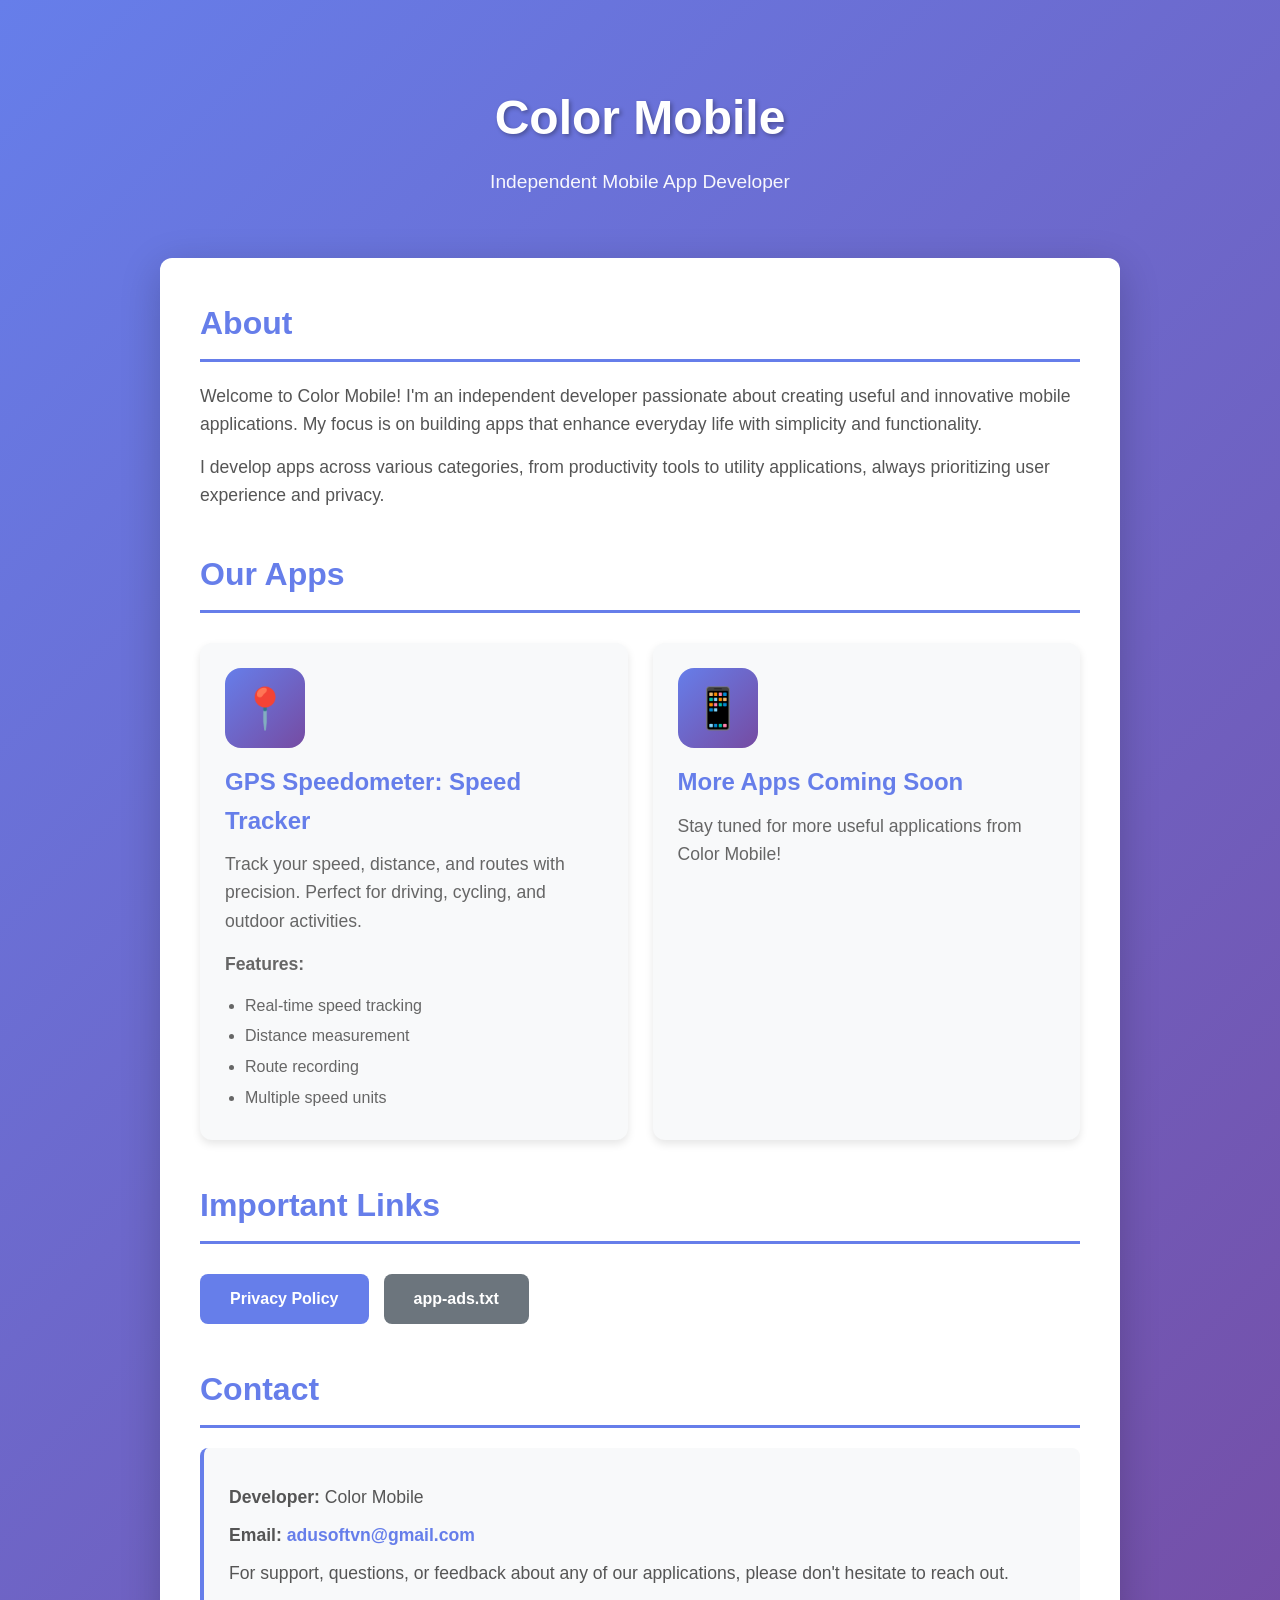
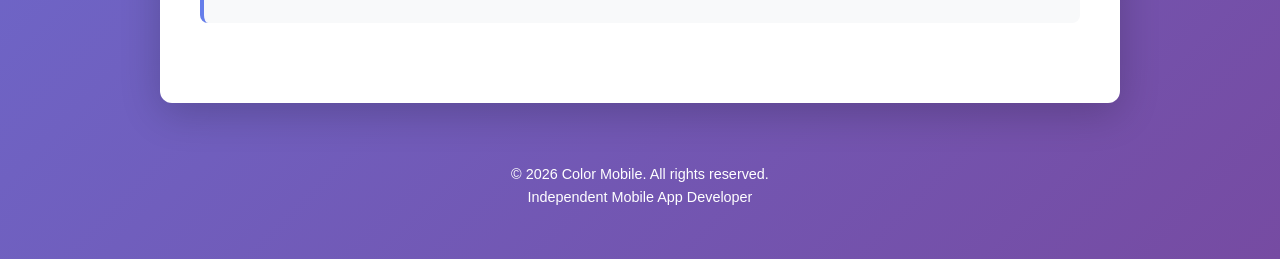
==== index.html @ 1a959e23 "Create index.html with initial content" ====
<!DOCTYPE html>
<html lang="en">
<head>
    <meta charset="UTF-8">
    <meta name="viewport" content="width=device-width, initial-scale=1.0">
    <meta name="description" content="Color Mobile - Independent mobile app developer creating useful and innovative applications">
    <title>Color Mobile - Mobile App Developer</title>
    <style>
        * {
            margin: 0;
            padding: 0;
            box-sizing: border-box;
        }
        body {
            font-family: -apple-system, BlinkMacSystemFont, 'Segoe UI', Roboto, 'Helvetica Neue', Arial, sans-serif;
            line-height: 1.6;
            color: #333;
            background: linear-gradient(135deg, #667eea 0%, #764ba2 100%);
            min-height: 100vh;
        }
        .container {
            max-width: 1000px;
            margin: 0 auto;
            padding: 20px;
        }
        header {
            text-align: center;
            padding: 60px 20px;
            color: white;
        }
        header h1 {
            font-size: 3em;
            margin-bottom: 10px;
            text-shadow: 2px 2px 4px rgba(0,0,0,0.3);
        }
        header p {
            font-size: 1.2em;
            opacity: 0.95;
        }
        .main-content {
            background: white;
            border-radius: 12px;
            padding: 40px;
            box-shadow: 0 10px 40px rgba(0,0,0,0.2);
            margin-bottom: 30px;
        }
        .section {
            margin-bottom: 40px;
        }
        .section h2 {
            color: #667eea;
            font-size: 2em;
            margin-bottom: 20px;
            border-bottom: 3px solid #667eea;
            padding-bottom: 10px;
        }
        .section p {
            font-size: 1.1em;
            margin-bottom: 15px;
            color: #555;
        }
        .apps-grid {
            display: grid;
            grid-template-columns: repeat(auto-fit, minmax(280px, 1fr));
            gap: 25px;
            margin-top: 30px;
        }
        .app-card {
            background: #f8f9fa;
            border-radius: 12px;
            padding: 25px;
            box-shadow: 0 4px 8px rgba(0,0,0,0.1);
            transition: transform 0.3s ease, box-shadow 0.3s ease;
        }
        .app-card:hover {
            transform: translateY(-5px);
            box-shadow: 0 8px 16px rgba(0,0,0,0.2);
        }
        .app-card h3 {
            color: #667eea;
            font-size: 1.5em;
            margin-bottom: 10px;
        }
        .app-card p {
            color: #666;
            margin-bottom: 15px;
        }
        .app-card ul {
            margin-left: 20px;
            color: #666;
        }
        .app-card ul li {
            margin-bottom: 5px;
        }
        .app-icon {
            width: 80px;
            height: 80px;
            background: linear-gradient(135deg, #667eea 0%, #764ba2 100%);
            border-radius: 16px;
            display: flex;
            align-items: center;
            justify-content: center;
            font-size: 2.5em;
            margin-bottom: 15px;
            color: white;
        }
        .links {
            display: flex;
            flex-wrap: wrap;
            gap: 15px;
            margin-top: 30px;
        }
        .btn {
            display: inline-block;
            padding: 12px 30px;
            background: #667eea;
            color: white;
            text-decoration: none;
            border-radius: 8px;
            font-weight: 600;
            transition: background 0.3s ease, transform 0.2s ease;
        }
        .btn:hover {
            background: #764ba2;
            transform: translateY(-2px);
        }
        .btn-secondary {
            background: #6c757d;
        }
        .btn-secondary:hover {
            background: #5a6268;
        }
        .contact-info {
            background: #f8f9fa;
            padding: 25px;
            border-radius: 8px;
            border-left: 4px solid #667eea;
        }
        .contact-info p {
            margin: 10px 0;
        }
        .contact-info a {
            color: #667eea;
            text-decoration: none;
            font-weight: 600;
        }
        .contact-info a:hover {
            text-decoration: underline;
        }
        footer {
            text-align: center;
            padding: 30px 20px;
            color: white;
            font-size: 0.9em;
        }
        @media (max-width: 768px) {
            header h1 {
                font-size: 2em;
            }
            .main-content {
                padding: 25px;
            }
            .apps-grid {
                grid-template-columns: 1fr;
            }
        }
    </style>
</head>
<body>
    <div class="container">
        <header>
            <h1>Color Mobile</h1>
            <p>Independent Mobile App Developer</p>
        </header>

        <div class="main-content">
            <section class="section">
                <h2>About</h2>
                <p>Welcome to Color Mobile! I'm an independent developer passionate about creating useful and innovative mobile applications. My focus is on building apps that enhance everyday life with simplicity and functionality.</p>
                <p>I develop apps across various categories, from productivity tools to utility applications, always prioritizing user experience and privacy.</p>
            </section>

            <section class="section">
                <h2>Our Apps</h2>
                <div class="apps-grid">
                    <div class="app-card">
                        <div class="app-icon">📍</div>
                        <h3>GPS Speedometer: Speed Tracker</h3>
                        <p>Track your speed, distance, and routes with precision. Perfect for driving, cycling, and outdoor activities.</p>
                        <p><strong>Features:</strong></p>
                        <ul>
                            <li>Real-time speed tracking</li>
                            <li>Distance measurement</li>
                            <li>Route recording</li>
                            <li>Multiple speed units</li>
                        </ul>
                    </div>
                    
                    <div class="app-card">
                        <div class="app-icon">📱</div>
                        <h3>More Apps Coming Soon</h3>
                        <p>Stay tuned for more useful applications from Color Mobile!</p>
                    </div>
                </div>
            </section>

            <section class="section">
                <h2>Important Links</h2>
                <div class="links">
                    <a href="/privacy-policy.html" class="btn">Privacy Policy</a>
                    <a href="/app-ads.txt" class="btn btn-secondary">app-ads.txt</a>
                </div>
            </section>

            <section class="section">
                <h2>Contact</h2>
                <div class="contact-info">
                    <p><strong>Developer:</strong> Color Mobile</p>
                    <p><strong>Email:</strong> <a href="mailto:adusoftvn@gmail.com">adusoftvn@gmail.com</a></p>
                    <p>For support, questions, or feedback about any of our applications, please don't hesitate to reach out.</p>
                </div>
            </section>
        </div>

        <footer>
            <p>&copy; 2026 Color Mobile. All rights reserved.</p>
            <p>Independent Mobile App Developer</p>
        </footer>
    </div>
</body>
</html>
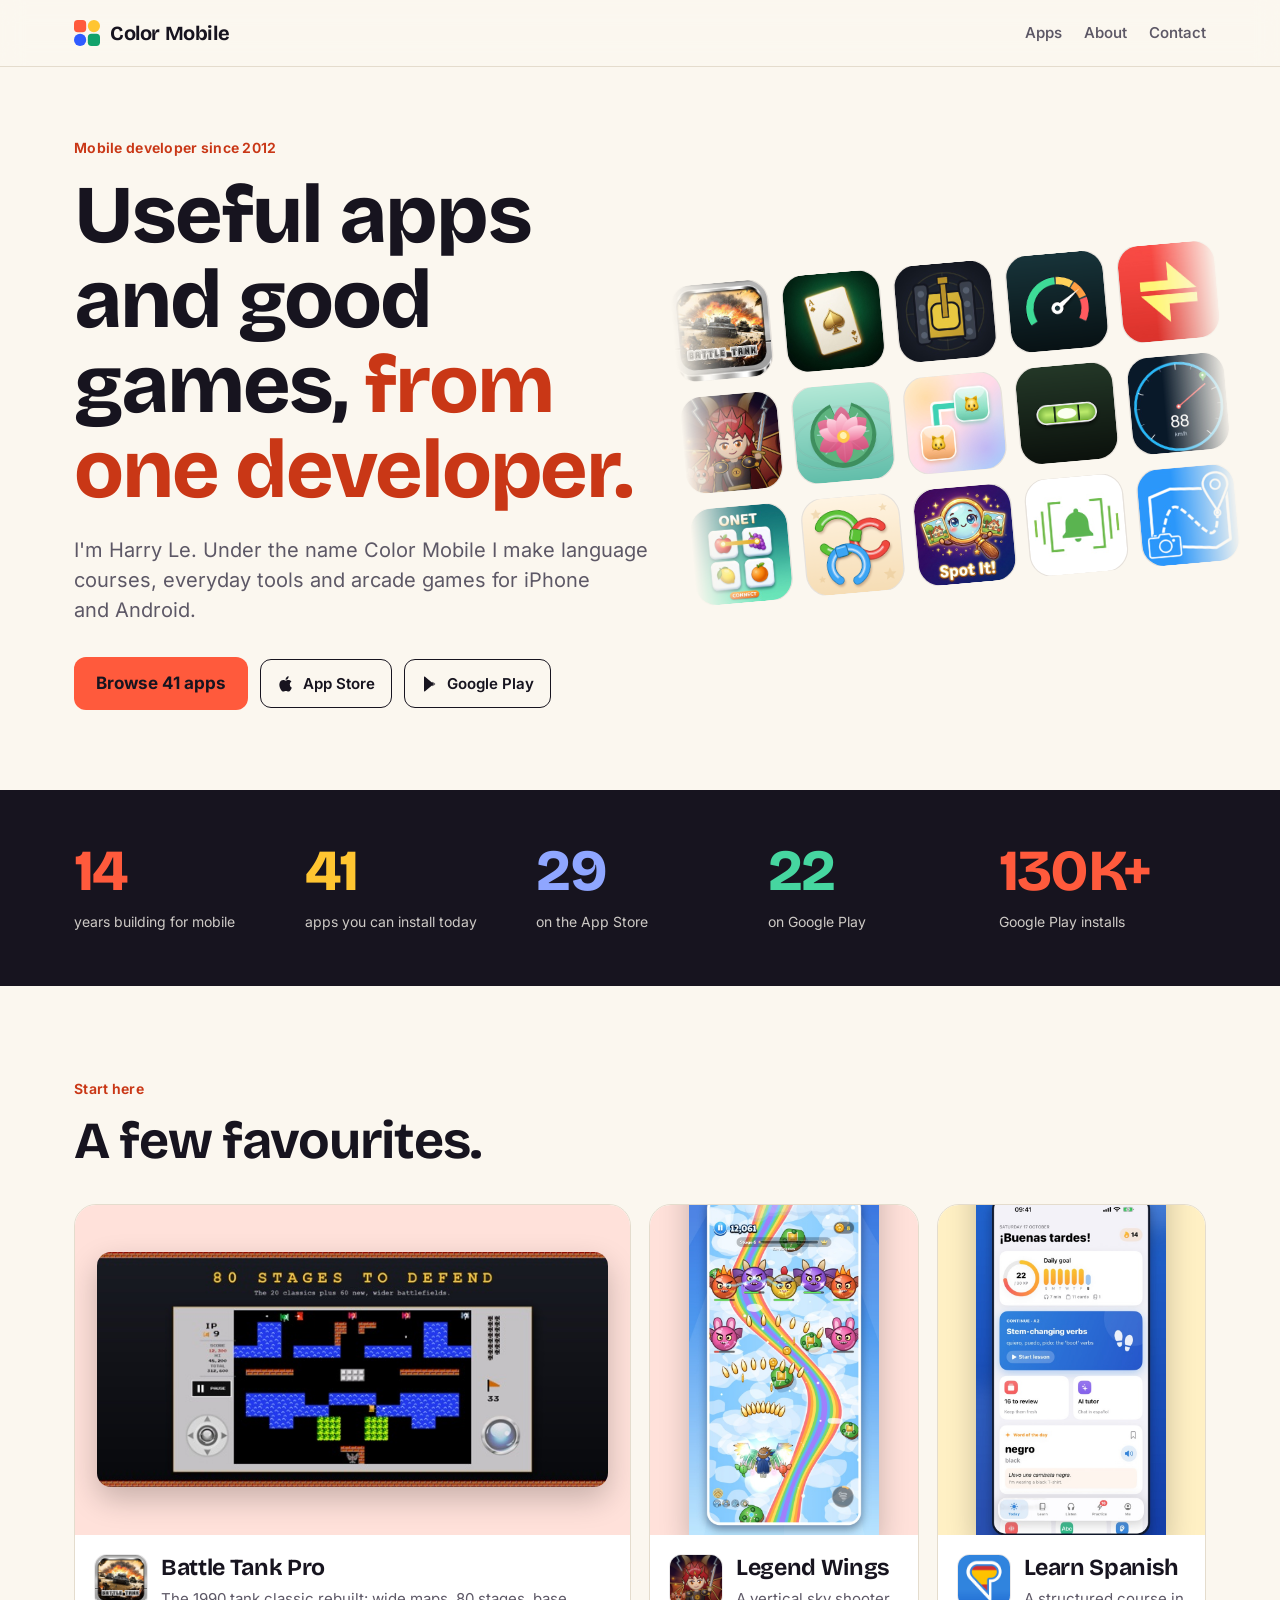
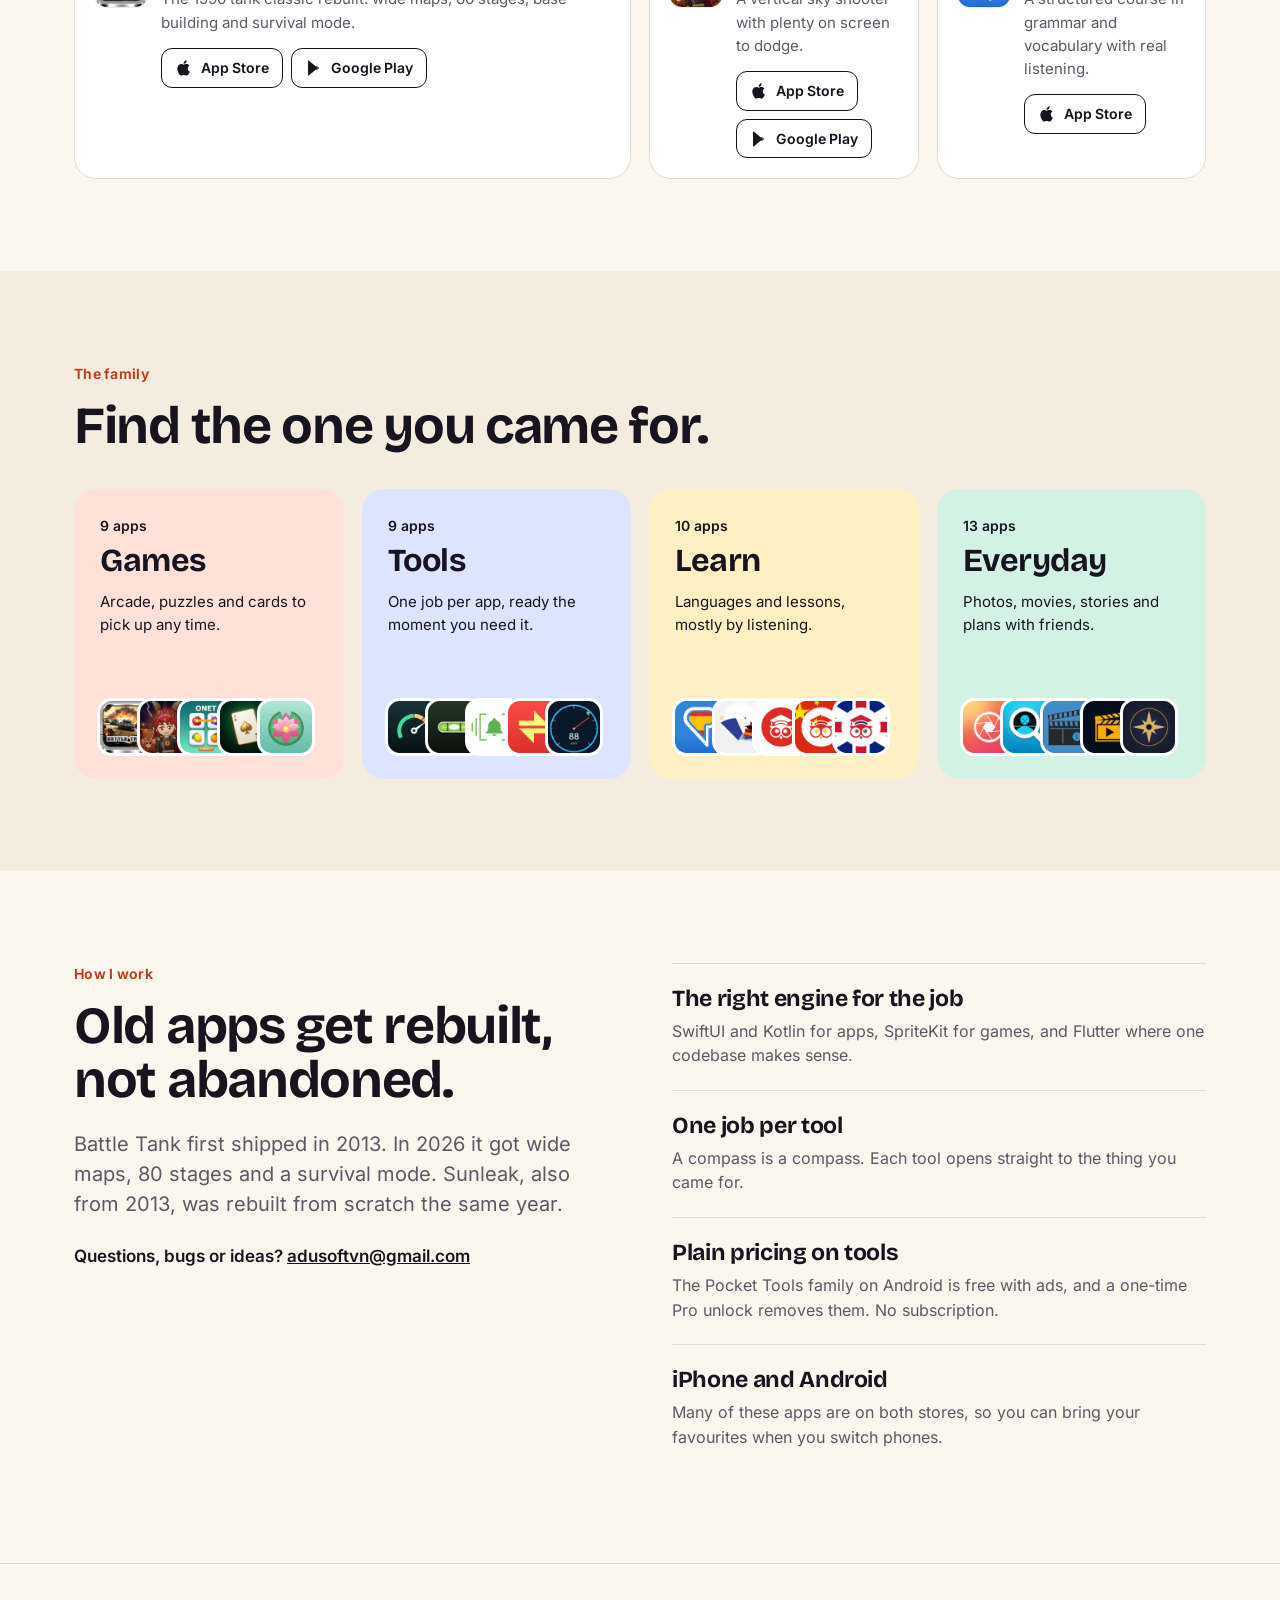
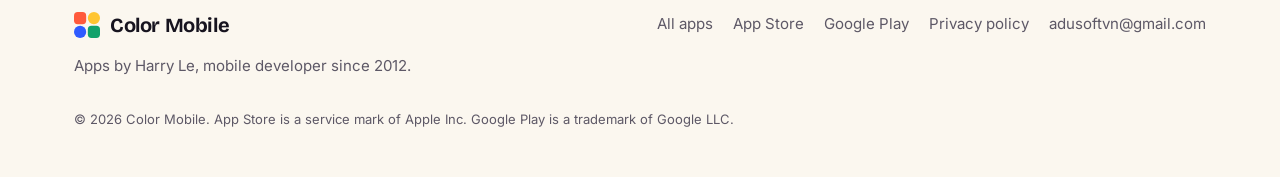
==== commit 5c6635d3: "Publish site" ====
--- a/index.html
+++ b/index.html
@@ -1,231 +1,62 @@
-<!DOCTYPE html>
+<!doctype html>
 <html lang="en">
 <head>
-    <meta charset="UTF-8">
-    <meta name="viewport" content="width=device-width, initial-scale=1.0">
-    <meta name="description" content="Color Mobile - Independent mobile app developer creating useful and innovative applications">
-    <title>Color Mobile - Mobile App Developer</title>
-    <style>
-        * {
-            margin: 0;
-            padding: 0;
-            box-sizing: border-box;
-        }
-        body {
-            font-family: -apple-system, BlinkMacSystemFont, 'Segoe UI', Roboto, 'Helvetica Neue', Arial, sans-serif;
-            line-height: 1.6;
-            color: #333;
-            background: linear-gradient(135deg, #667eea 0%, #764ba2 100%);
-            min-height: 100vh;
-        }
-        .container {
-            max-width: 1000px;
-            margin: 0 auto;
-            padding: 20px;
-        }
-        header {
-            text-align: center;
-            padding: 60px 20px;
-            color: white;
-        }
-        header h1 {
-            font-size: 3em;
-            margin-bottom: 10px;
-            text-shadow: 2px 2px 4px rgba(0,0,0,0.3);
-        }
-        header p {
-            font-size: 1.2em;
-            opacity: 0.95;
-        }
-        .main-content {
-            background: white;
-            border-radius: 12px;
-            padding: 40px;
-            box-shadow: 0 10px 40px rgba(0,0,0,0.2);
-            margin-bottom: 30px;
-        }
-        .section {
-            margin-bottom: 40px;
-        }
-        .section h2 {
-            color: #667eea;
-            font-size: 2em;
-            margin-bottom: 20px;
-            border-bottom: 3px solid #667eea;
-            padding-bottom: 10px;
-        }
-        .section p {
-            font-size: 1.1em;
-            margin-bottom: 15px;
-            color: #555;
-        }
-        .apps-grid {
-            display: grid;
-            grid-template-columns: repeat(auto-fit, minmax(280px, 1fr));
-            gap: 25px;
-            margin-top: 30px;
-        }
-        .app-card {
-            background: #f8f9fa;
-            border-radius: 12px;
-            padding: 25px;
-            box-shadow: 0 4px 8px rgba(0,0,0,0.1);
-            transition: transform 0.3s ease, box-shadow 0.3s ease;
-        }
-        .app-card:hover {
-            transform: translateY(-5px);
-            box-shadow: 0 8px 16px rgba(0,0,0,0.2);
-        }
-        .app-card h3 {
-            color: #667eea;
-            font-size: 1.5em;
-            margin-bottom: 10px;
-        }
-        .app-card p {
-            color: #666;
-            margin-bottom: 15px;
-        }
-        .app-card ul {
-            margin-left: 20px;
-            color: #666;
-        }
-        .app-card ul li {
-            margin-bottom: 5px;
-        }
-        .app-icon {
-            width: 80px;
-            height: 80px;
-            background: linear-gradient(135deg, #667eea 0%, #764ba2 100%);
-            border-radius: 16px;
-            display: flex;
-            align-items: center;
-            justify-content: center;
-            font-size: 2.5em;
-            margin-bottom: 15px;
-            color: white;
-        }
-        .links {
-            display: flex;
-            flex-wrap: wrap;
-            gap: 15px;
-            margin-top: 30px;
-        }
-        .btn {
-            display: inline-block;
-            padding: 12px 30px;
-            background: #667eea;
-            color: white;
-            text-decoration: none;
-            border-radius: 8px;
-            font-weight: 600;
-            transition: background 0.3s ease, transform 0.2s ease;
-        }
-        .btn:hover {
-            background: #764ba2;
-            transform: translateY(-2px);
-        }
-        .btn-secondary {
-            background: #6c757d;
-        }
-        .btn-secondary:hover {
-            background: #5a6268;
-        }
-        .contact-info {
-            background: #f8f9fa;
-            padding: 25px;
-            border-radius: 8px;
-            border-left: 4px solid #667eea;
-        }
-        .contact-info p {
-            margin: 10px 0;
-        }
-        .contact-info a {
-            color: #667eea;
-            text-decoration: none;
-            font-weight: 600;
-        }
-        .contact-info a:hover {
-            text-decoration: underline;
-        }
-        footer {
-            text-align: center;
-            padding: 30px 20px;
-            color: white;
-            font-size: 0.9em;
-        }
-        @media (max-width: 768px) {
-            header h1 {
-                font-size: 2em;
-            }
-            .main-content {
-                padding: 25px;
-            }
-            .apps-grid {
-                grid-template-columns: 1fr;
-            }
-        }
-    </style>
+<meta charset="utf-8">
+<meta name="viewport" content="width=device-width, initial-scale=1">
+<meta http-equiv="Content-Security-Policy" content="default-src 'none'; img-src 'self'; style-src 'self'; font-src 'self'; script-src 'self'; connect-src 'none'; base-uri 'none'; form-action 'none'">
+<meta name="referrer" content="strict-origin-when-cross-origin">
+<title>Color Mobile: apps and games by Harry Le</title>
+<meta name="description" content="Language courses, everyday tools and arcade games for iPhone and Android, by mobile developer Harry Le since 2012.">
+<link rel="canonical" href="https://harrylevn.github.io/">
+<meta property="og:type" content="website">
+<meta property="og:title" content="Color Mobile: apps and games by Harry Le">
+<meta property="og:description" content="Language courses, everyday tools and arcade games for iPhone and Android, by mobile developer Harry Le since 2012.">
+<meta property="og:url" content="https://harrylevn.github.io/">
+<meta property="og:image" content="https://harrylevn.github.io/og.png">
+<meta name="twitter:card" content="summary_large_image">
+<link rel="icon" href="favicon.svg" type="image/svg+xml">
+<link rel="preload" href="bricolage.woff2" as="font" type="font/woff2" crossorigin>
+<link rel="stylesheet" href="styles.css">
+<script type="application/ld+json">{"@context": "https://schema.org", "@type": "Organization", "name": "Color Mobile", "url": "https://harrylevn.github.io/", "logo": "https://harrylevn.github.io/favicon.svg", "founder": {"@type": "Person", "name": "Harry Le"}, "email": "adusoftvn@gmail.com", "sameAs": ["https://apps.apple.com/developer/id672121512", "https://play.google.com/store/apps/dev?id=5718060259290948522"]}</script>
 </head>
 <body>
-    <div class="container">
-        <header>
-            <h1>Color Mobile</h1>
-            <p>Independent Mobile App Developer</p>
-        </header>
+<a class="skip" href="#main">Skip to content</a>
+<header class="top"><div class="wrap">
+<a class="brand" href="index.html"><svg class="logo" viewBox="0 0 32 32" aria-hidden="true"><rect width="15" height="15" rx="4.5" fill="#ff5a3c"/><rect x="17" width="15" height="15" rx="7.5" fill="#ffc531"/><rect y="17" width="15" height="15" rx="7.5" fill="#2f5bff"/><rect x="17" y="17" width="15" height="15" rx="4.5" fill="#12a26b"/></svg><span>Color Mobile</span></a>
+<nav aria-label="Main"><a href="apps.html">Apps</a><a href="index.html#about">About</a><a href="mailto:adusoftvn@gmail.com">Contact</a></nav>
+</div></header>
+<main id="main">
 
-        <div class="main-content">
-            <section class="section">
-                <h2>About</h2>
-                <p>Welcome to Color Mobile! I'm an independent developer passionate about creating useful and innovative mobile applications. My focus is on building apps that enhance everyday life with simplicity and functionality.</p>
-                <p>I develop apps across various categories, from productivity tools to utility applications, always prioritizing user experience and privacy.</p>
-            </section>
+<section class="hero"><div class="wrap hero-grid">
+<div><p class="eyebrow">Mobile developer since 2012</p>
+<h1>Useful apps and good games, <em>from one developer.</em></h1>
+<p class="lead">I'm Harry Le. Under the name Color Mobile I make language courses, everyday tools and arcade games for iPhone and Android.</p>
+<div class="cta"><a class="btn" href="apps.html">Browse 41 apps</a><a class="store big" href="https://apps.apple.com/developer/id672121512" rel="noopener"><svg viewBox="0 0 24 24" aria-hidden="true"><path d="M17.05 12.54c-.03-2.6 2.12-3.85 2.22-3.91-1.21-1.77-3.09-2.01-3.76-2.04-1.6-.16-3.12.94-3.93.94-.81 0-2.06-.92-3.39-.89-1.74.03-3.35 1.01-4.25 2.57-1.81 3.14-.46 7.79 1.3 10.34.86 1.25 1.89 2.65 3.24 2.6 1.3-.05 1.79-.84 3.36-.84 1.57 0 2.01.84 3.39.81 1.4-.02 2.28-1.27 3.14-2.53.99-1.45 1.4-2.85 1.42-2.92-.03-.01-2.71-1.04-2.74-4.13zM14.47 4.9c.72-.87 1.2-2.08 1.07-3.29-1.03.04-2.28.69-3.02 1.56-.66.77-1.24 2-1.09 3.18 1.15.09 2.32-.58 3.04-1.45z"/></svg><span>App Store</span></a><a class="store big" href="https://play.google.com/store/apps/dev?id=5718060259290948522" rel="noopener"><svg viewBox="0 0 24 24" aria-hidden="true"><path d="M4 2.6v18.8c0 .5.5.8 1 .6l10.7-9.1a1 1 0 0 0 0-1.8L5 2c-.5-.2-1 .1-1 .6z"/><path d="M15.2 9l2.9 1.6c1.2.7 1.2 2.1 0 2.8L15.2 15 12.4 12z" opacity=".65"/></svg><span>Google Play</span></a></div></div>
+<div class="wall" aria-hidden="true"><div class="row r0"><div class="track"><a href="apps.html#battle-tank" title="Battle Tank Pro" tabindex="-1"><img class="icon" src="icons/battle-tank.jpg" alt="" width="72" height="72"></a><a href="apps.html#solitaire" title="Solitaire Collection" tabindex="-1"><img class="icon" src="icons/solitaire.jpg" alt="" width="72" height="72"></a><a href="apps.html#tank-strike" title="Tank Strike" tabindex="-1"><img class="icon" src="icons/tank-strike.jpg" alt="" width="72" height="72"></a><a href="apps.html#sound-meter" title="Sound Meter" tabindex="-1"><img class="icon" src="icons/sound-meter.png" alt="" width="72" height="72"></a><a href="apps.html#all-currency" title="All Currency" tabindex="-1"><img class="icon" src="icons/all-currency.jpg" alt="" width="72" height="72"></a><a href="apps.html#weather-city" title="Weather City" tabindex="-1"><img class="icon" src="icons/weather-city.jpg" alt="" width="72" height="72"></a><a href="apps.html#learn-spanish" title="Learn Spanish" tabindex="-1"><img class="icon" src="icons/learn-spanish.jpg" alt="" width="72" height="72"></a><a href="apps.html#learn-chinese" title="Learn Chinese" tabindex="-1"><img class="icon" src="icons/learn-chinese.jpg" alt="" width="72" height="72"></a><a href="apps.html#daily-english" title="Daily English" tabindex="-1"><img class="icon" src="icons/daily-english.png" alt="" width="72" height="72"></a><a href="apps.html#be-lam-toan" title="Bé Làm Toán" tabindex="-1"><img class="icon" src="icons/be-lam-toan.jpg" alt="" width="72" height="72"></a><a href="apps.html#movie-diary" title="Movie Diary" tabindex="-1"><img class="icon" src="icons/movie-diary.jpg" alt="" width="72" height="72"></a><a href="apps.html#keo" title="KEO" tabindex="-1"><img class="icon" src="icons/keo.jpg" alt="" width="72" height="72"></a><a href="apps.html#talk-show-daily" title="Talk Show Daily" tabindex="-1"><img class="icon" src="icons/talk-show-daily.png" alt="" width="72" height="72"></a><a href="apps.html#china-history" title="China History Podcasts" tabindex="-1"><img class="icon" src="icons/china-history.jpg" alt="" width="72" height="72"></a><span aria-hidden="true" class="dupe"><a href="apps.html#battle-tank" title="Battle Tank Pro" tabindex="-1"><img class="icon" src="icons/battle-tank.jpg" alt="" width="72" height="72"></a><a href="apps.html#solitaire" title="Solitaire Collection" tabindex="-1"><img class="icon" src="icons/solitaire.jpg" alt="" width="72" height="72"></a><a href="apps.html#tank-strike" title="Tank Strike" tabindex="-1"><img class="icon" src="icons/tank-strike.jpg" alt="" width="72" height="72"></a><a href="apps.html#sound-meter" title="Sound Meter" tabindex="-1"><img class="icon" src="icons/sound-meter.png" alt="" width="72" height="72"></a><a href="apps.html#all-currency" title="All Currency" tabindex="-1"><img class="icon" src="icons/all-currency.jpg" alt="" width="72" height="72"></a><a href="apps.html#weather-city" title="Weather City" tabindex="-1"><img class="icon" src="icons/weather-city.jpg" alt="" width="72" height="72"></a><a href="apps.html#learn-spanish" title="Learn Spanish" tabindex="-1"><img class="icon" src="icons/learn-spanish.jpg" alt="" width="72" height="72"></a><a href="apps.html#learn-chinese" title="Learn Chinese" tabindex="-1"><img class="icon" src="icons/learn-chinese.jpg" alt="" width="72" height="72"></a><a href="apps.html#daily-english" title="Daily English" tabindex="-1"><img class="icon" src="icons/daily-english.png" alt="" width="72" height="72"></a><a href="apps.html#be-lam-toan" title="Bé Làm Toán" tabindex="-1"><img class="icon" src="icons/be-lam-toan.jpg" alt="" width="72" height="72"></a><a href="apps.html#movie-diary" title="Movie Diary" tabindex="-1"><img class="icon" src="icons/movie-diary.jpg" alt="" width="72" height="72"></a><a href="apps.html#keo" title="KEO" tabindex="-1"><img class="icon" src="icons/keo.jpg" alt="" width="72" height="72"></a><a href="apps.html#talk-show-daily" title="Talk Show Daily" tabindex="-1"><img class="icon" src="icons/talk-show-daily.png" alt="" width="72" height="72"></a><a href="apps.html#china-history" title="China History Podcasts" tabindex="-1"><img class="icon" src="icons/china-history.jpg" alt="" width="72" height="72"></a></span></div></div><div class="row r1"><div class="track"><a href="apps.html#legend-wings" title="Legend Wings" tabindex="-1"><img class="icon" src="icons/legend-wings.jpg" alt="" width="72" height="72"></a><a href="apps.html#lotus-logic" title="Lotus Logic" tabindex="-1"><img class="icon" src="icons/lotus-logic.png" alt="" width="72" height="72"></a><a href="apps.html#onet-animal" title="Onet Animal Connect" tabindex="-1"><img class="icon" src="icons/onet-animal.jpg" alt="" width="72" height="72"></a><a href="apps.html#bubble-level" title="Bubble Level" tabindex="-1"><img class="icon" src="icons/bubble-level.png" alt="" width="72" height="72"></a><a href="apps.html#speedometer" title="GPS Speedometer" tabindex="-1"><img class="icon" src="icons/speedometer.jpg" alt="" width="72" height="72"></a><a href="apps.html#expiretrack" title="ExpireTrack" tabindex="-1"><img class="icon" src="icons/expiretrack.jpg" alt="" width="72" height="72"></a><a href="apps.html#learn-french" title="Learn French" tabindex="-1"><img class="icon" src="icons/learn-french.jpg" alt="" width="72" height="72"></a><a href="apps.html#learn-english" title="Learn English Podcasts" tabindex="-1"><img class="icon" src="icons/learn-english.jpg" alt="" width="72" height="72"></a><a href="apps.html#english-audiobooks" title="English with Audiobooks" tabindex="-1"><img class="icon" src="icons/english-audiobooks.png" alt="" width="72" height="72"></a><a href="apps.html#sunleak" title="Sunleak" tabindex="-1"><img class="icon" src="icons/sunleak.jpg" alt="" width="72" height="72"></a><a href="apps.html#movie-trailers" title="Movie Trailers" tabindex="-1"><img class="icon" src="icons/movie-trailers.jpg" alt="" width="72" height="72"></a><a href="apps.html#radiomap" title="RadioMap" tabindex="-1"><img class="icon" src="icons/radiomap.jpg" alt="" width="72" height="72"></a><a href="apps.html#soul-talks" title="Soul Talks" tabindex="-1"><img class="icon" src="icons/soul-talks.png" alt="" width="72" height="72"></a><a href="apps.html#audio-book" title="Audio Book Podcast" tabindex="-1"><img class="icon" src="icons/audio-book.jpg" alt="" width="72" height="72"></a><span aria-hidden="true" class="dupe"><a href="apps.html#legend-wings" title="Legend Wings" tabindex="-1"><img class="icon" src="icons/legend-wings.jpg" alt="" width="72" height="72"></a><a href="apps.html#lotus-logic" title="Lotus Logic" tabindex="-1"><img class="icon" src="icons/lotus-logic.png" alt="" width="72" height="72"></a><a href="apps.html#onet-animal" title="Onet Animal Connect" tabindex="-1"><img class="icon" src="icons/onet-animal.jpg" alt="" width="72" height="72"></a><a href="apps.html#bubble-level" title="Bubble Level" tabindex="-1"><img class="icon" src="icons/bubble-level.png" alt="" width="72" height="72"></a><a href="apps.html#speedometer" title="GPS Speedometer" tabindex="-1"><img class="icon" src="icons/speedometer.jpg" alt="" width="72" height="72"></a><a href="apps.html#expiretrack" title="ExpireTrack" tabindex="-1"><img class="icon" src="icons/expiretrack.jpg" alt="" width="72" height="72"></a><a href="apps.html#learn-french" title="Learn French" tabindex="-1"><img class="icon" src="icons/learn-french.jpg" alt="" width="72" height="72"></a><a href="apps.html#learn-english" title="Learn English Podcasts" tabindex="-1"><img class="icon" src="icons/learn-english.jpg" alt="" width="72" height="72"></a><a href="apps.html#english-audiobooks" title="English with Audiobooks" tabindex="-1"><img class="icon" src="icons/english-audiobooks.png" alt="" width="72" height="72"></a><a href="apps.html#sunleak" title="Sunleak" tabindex="-1"><img class="icon" src="icons/sunleak.jpg" alt="" width="72" height="72"></a><a href="apps.html#movie-trailers" title="Movie Trailers" tabindex="-1"><img class="icon" src="icons/movie-trailers.jpg" alt="" width="72" height="72"></a><a href="apps.html#radiomap" title="RadioMap" tabindex="-1"><img class="icon" src="icons/radiomap.jpg" alt="" width="72" height="72"></a><a href="apps.html#soul-talks" title="Soul Talks" tabindex="-1"><img class="icon" src="icons/soul-talks.png" alt="" width="72" height="72"></a><a href="apps.html#audio-book" title="Audio Book Podcast" tabindex="-1"><img class="icon" src="icons/audio-book.jpg" alt="" width="72" height="72"></a></span></div></div><div class="row r2"><div class="track"><a href="apps.html#onet-connect" title="Onet Connect" tabindex="-1"><img class="icon" src="icons/onet-connect.jpg" alt="" width="72" height="72"></a><a href="apps.html#ring-twist" title="Ring Twist" tabindex="-1"><img class="icon" src="icons/ring-twist.png" alt="" width="72" height="72"></a><a href="apps.html#find-spot-it" title="Find Spot It" tabindex="-1"><img class="icon" src="icons/find-spot-it.jpg" alt="" width="72" height="72"></a><a href="apps.html#ringtone-maker" title="Ringtone Maker" tabindex="-1"><img class="icon" src="icons/ringtone-maker.jpg" alt="" width="72" height="72"></a><a href="apps.html#gps-record" title="GPS Record" tabindex="-1"><img class="icon" src="icons/gps-record.jpg" alt="" width="72" height="72"></a><a href="apps.html#app-lock" title="App Lock Pro" tabindex="-1"><img class="icon" src="icons/app-lock.png" alt="" width="72" height="72"></a><a href="apps.html#learn-japanese" title="Learn Japanese" tabindex="-1"><img class="icon" src="icons/learn-japanese.jpg" alt="" width="72" height="72"></a><a href="apps.html#ielts-english" title="IELTS &amp; TOEIC Podcasts" tabindex="-1"><img class="icon" src="icons/ielts-english.jpg" alt="" width="72" height="72"></a><a href="apps.html#kids-english" title="Kids English" tabindex="-1"><img class="icon" src="icons/kids-english.png" alt="" width="72" height="72"></a><a href="apps.html#face-detective" title="Face Detective" tabindex="-1"><img class="icon" src="icons/face-detective.jpg" alt="" width="72" height="72"></a><a href="apps.html#astroviet" title="AstroViet" tabindex="-1"><img class="icon" src="icons/astroviet.png" alt="" width="72" height="72"></a><a href="apps.html#global-calendar" title="Global Calendar" tabindex="-1"><img class="icon" src="icons/global-calendar.jpg" alt="" width="72" height="72"></a><a href="apps.html#american-stories" title="American Stories" tabindex="-1"><img class="icon" src="icons/american-stories.png" alt="" width="72" height="72"></a><span aria-hidden="true" class="dupe"><a href="apps.html#onet-connect" title="Onet Connect" tabindex="-1"><img class="icon" src="icons/onet-connect.jpg" alt="" width="72" height="72"></a><a href="apps.html#ring-twist" title="Ring Twist" tabindex="-1"><img class="icon" src="icons/ring-twist.png" alt="" width="72" height="72"></a><a href="apps.html#find-spot-it" title="Find Spot It" tabindex="-1"><img class="icon" src="icons/find-spot-it.jpg" alt="" width="72" height="72"></a><a href="apps.html#ringtone-maker" title="Ringtone Maker" tabindex="-1"><img class="icon" src="icons/ringtone-maker.jpg" alt="" width="72" height="72"></a><a href="apps.html#gps-record" title="GPS Record" tabindex="-1"><img class="icon" src="icons/gps-record.jpg" alt="" width="72" height="72"></a><a href="apps.html#app-lock" title="App Lock Pro" tabindex="-1"><img class="icon" src="icons/app-lock.png" alt="" width="72" height="72"></a><a href="apps.html#learn-japanese" title="Learn Japanese" tabindex="-1"><img class="icon" src="icons/learn-japanese.jpg" alt="" width="72" height="72"></a><a href="apps.html#ielts-english" title="IELTS &amp; TOEIC Podcasts" tabindex="-1"><img class="icon" src="icons/ielts-english.jpg" alt="" width="72" height="72"></a><a href="apps.html#kids-english" title="Kids English" tabindex="-1"><img class="icon" src="icons/kids-english.png" alt="" width="72" height="72"></a><a href="apps.html#face-detective" title="Face Detective" tabindex="-1"><img class="icon" src="icons/face-detective.jpg" alt="" width="72" height="72"></a><a href="apps.html#astroviet" title="AstroViet" tabindex="-1"><img class="icon" src="icons/astroviet.png" alt="" width="72" height="72"></a><a href="apps.html#global-calendar" title="Global Calendar" tabindex="-1"><img class="icon" src="icons/global-calendar.jpg" alt="" width="72" height="72"></a><a href="apps.html#american-stories" title="American Stories" tabindex="-1"><img class="icon" src="icons/american-stories.png" alt="" width="72" height="72"></a></span></div></div></div>
+</div></section>
+<section class="numbers"><div class="wrap stats"><div class="stat"><b>14</b><span>years building for mobile</span></div><div class="stat"><b>41</b><span>apps you can install today</span></div><div class="stat"><b>29</b><span>on the App Store</span></div><div class="stat"><b>22</b><span>on Google Play</span></div><div class="stat"><b>130K+</b><span>Google Play installs</span></div></div></section>
+<section><div class="wrap"><p class="eyebrow">Start here</p><h2>A few favourites.</h2><div class="feats"><article class="feat f-games wide"><div class="shot"><img src="shots/battle-tank.jpg" alt="Battle Tank Pro screenshot" loading="lazy"></div>
+<div class="meta"><img class="icon" src="icons/battle-tank.jpg" alt="" width="64" height="64" loading="lazy"><div><h3>Battle Tank Pro</h3><p>The 1990 tank classic rebuilt: wide maps, 80 stages, base building and survival mode.</p><div class="stores"><a class="store" href="https://apps.apple.com/app/id725233886" rel="noopener" aria-label="Battle Tank Pro on the App Store"><svg viewBox="0 0 24 24" aria-hidden="true"><path d="M17.05 12.54c-.03-2.6 2.12-3.85 2.22-3.91-1.21-1.77-3.09-2.01-3.76-2.04-1.6-.16-3.12.94-3.93.94-.81 0-2.06-.92-3.39-.89-1.74.03-3.35 1.01-4.25 2.57-1.81 3.14-.46 7.79 1.3 10.34.86 1.25 1.89 2.65 3.24 2.6 1.3-.05 1.79-.84 3.36-.84 1.57 0 2.01.84 3.39.81 1.4-.02 2.28-1.27 3.14-2.53.99-1.45 1.4-2.85 1.42-2.92-.03-.01-2.71-1.04-2.74-4.13zM14.47 4.9c.72-.87 1.2-2.08 1.07-3.29-1.03.04-2.28.69-3.02 1.56-.66.77-1.24 2-1.09 3.18 1.15.09 2.32-.58 3.04-1.45z"/></svg><span>App Store</span></a><a class="store" href="https://play.google.com/store/apps/details?id=com.HarryLe.BattleTank" rel="noopener" aria-label="Battle Tank Pro on Google Play"><svg viewBox="0 0 24 24" aria-hidden="true"><path d="M4 2.6v18.8c0 .5.5.8 1 .6l10.7-9.1a1 1 0 0 0 0-1.8L5 2c-.5-.2-1 .1-1 .6z"/><path d="M15.2 9l2.9 1.6c1.2.7 1.2 2.1 0 2.8L15.2 15 12.4 12z" opacity=".65"/></svg><span>Google Play</span></a></div></div></div></article><article class="feat f-games"><div class="shot"><img src="shots/legend-wings.jpg" alt="Legend Wings screenshot" loading="lazy"></div>
+<div class="meta"><img class="icon" src="icons/legend-wings.jpg" alt="" width="64" height="64" loading="lazy"><div><h3>Legend Wings</h3><p>A vertical sky shooter with plenty on screen to dodge.</p><div class="stores"><a class="store" href="https://apps.apple.com/app/id1324405660" rel="noopener" aria-label="Legend Wings on the App Store"><svg viewBox="0 0 24 24" aria-hidden="true"><path d="M17.05 12.54c-.03-2.6 2.12-3.85 2.22-3.91-1.21-1.77-3.09-2.01-3.76-2.04-1.6-.16-3.12.94-3.93.94-.81 0-2.06-.92-3.39-.89-1.74.03-3.35 1.01-4.25 2.57-1.81 3.14-.46 7.79 1.3 10.34.86 1.25 1.89 2.65 3.24 2.6 1.3-.05 1.79-.84 3.36-.84 1.57 0 2.01.84 3.39.81 1.4-.02 2.28-1.27 3.14-2.53.99-1.45 1.4-2.85 1.42-2.92-.03-.01-2.71-1.04-2.74-4.13zM14.47 4.9c.72-.87 1.2-2.08 1.07-3.29-1.03.04-2.28.69-3.02 1.56-.66.77-1.24 2-1.09 3.18 1.15.09 2.32-.58 3.04-1.45z"/></svg><span>App Store</span></a><a class="store" href="https://play.google.com/store/apps/details?id=com.HarryLe.LegendWings" rel="noopener" aria-label="Legend Wings on Google Play"><svg viewBox="0 0 24 24" aria-hidden="true"><path d="M4 2.6v18.8c0 .5.5.8 1 .6l10.7-9.1a1 1 0 0 0 0-1.8L5 2c-.5-.2-1 .1-1 .6z"/><path d="M15.2 9l2.9 1.6c1.2.7 1.2 2.1 0 2.8L15.2 15 12.4 12z" opacity=".65"/></svg><span>Google Play</span></a></div></div></div></article><article class="feat f-learn"><div class="shot"><img src="shots/learn-spanish.jpg" alt="Learn Spanish screenshot" loading="lazy"></div>
+<div class="meta"><img class="icon" src="icons/learn-spanish.jpg" alt="" width="64" height="64" loading="lazy"><div><h3>Learn Spanish</h3><p>A structured course in grammar and vocabulary with real listening.</p><div class="stores"><a class="store" href="https://apps.apple.com/app/id1460481857" rel="noopener" aria-label="Learn Spanish on the App Store"><svg viewBox="0 0 24 24" aria-hidden="true"><path d="M17.05 12.54c-.03-2.6 2.12-3.85 2.22-3.91-1.21-1.77-3.09-2.01-3.76-2.04-1.6-.16-3.12.94-3.93.94-.81 0-2.06-.92-3.39-.89-1.74.03-3.35 1.01-4.25 2.57-1.81 3.14-.46 7.79 1.3 10.34.86 1.25 1.89 2.65 3.24 2.6 1.3-.05 1.79-.84 3.36-.84 1.57 0 2.01.84 3.39.81 1.4-.02 2.28-1.27 3.14-2.53.99-1.45 1.4-2.85 1.42-2.92-.03-.01-2.71-1.04-2.74-4.13zM14.47 4.9c.72-.87 1.2-2.08 1.07-3.29-1.03.04-2.28.69-3.02 1.56-.66.77-1.24 2-1.09 3.18 1.15.09 2.32-.58 3.04-1.45z"/></svg><span>App Store</span></a></div></div></div></article></div></div></section>
+<section class="tint"><div class="wrap"><p class="eyebrow">The family</p><h2>Find the one you came for.</h2><div class="fams"><a class="fam f-games" href="apps.html#games"><span class="count">9 apps</span><h3>Games</h3><p>Arcade, puzzles and cards to pick up any time.</p><div class="stack"><img class="icon" src="icons/battle-tank.jpg" alt="" width="52" height="52" loading="lazy"><img class="icon" src="icons/legend-wings.jpg" alt="" width="52" height="52" loading="lazy"><img class="icon" src="icons/onet-connect.jpg" alt="" width="52" height="52" loading="lazy"><img class="icon" src="icons/solitaire.jpg" alt="" width="52" height="52" loading="lazy"><img class="icon" src="icons/lotus-logic.png" alt="" width="52" height="52" loading="lazy"></div></a><a class="fam f-tools" href="apps.html#tools"><span class="count">9 apps</span><h3>Tools</h3><p>One job per app, ready the moment you need it.</p><div class="stack"><img class="icon" src="icons/sound-meter.png" alt="" width="52" height="52" loading="lazy"><img class="icon" src="icons/bubble-level.png" alt="" width="52" height="52" loading="lazy"><img class="icon" src="icons/ringtone-maker.jpg" alt="" width="52" height="52" loading="lazy"><img class="icon" src="icons/all-currency.jpg" alt="" width="52" height="52" loading="lazy"><img class="icon" src="icons/speedometer.jpg" alt="" width="52" height="52" loading="lazy"></div></a><a class="fam f-learn" href="apps.html#learn"><span class="count">10 apps</span><h3>Learn</h3><p>Languages and lessons, mostly by listening.</p><div class="stack"><img class="icon" src="icons/learn-spanish.jpg" alt="" width="52" height="52" loading="lazy"><img class="icon" src="icons/learn-french.jpg" alt="" width="52" height="52" loading="lazy"><img class="icon" src="icons/learn-japanese.jpg" alt="" width="52" height="52" loading="lazy"><img class="icon" src="icons/learn-chinese.jpg" alt="" width="52" height="52" loading="lazy"><img class="icon" src="icons/learn-english.jpg" alt="" width="52" height="52" loading="lazy"></div></a><a class="fam f-life" href="apps.html#life"><span class="count">13 apps</span><h3>Everyday</h3><p>Photos, movies, stories and plans with friends.</p><div class="stack"><img class="icon" src="icons/sunleak.jpg" alt="" width="52" height="52" loading="lazy"><img class="icon" src="icons/face-detective.jpg" alt="" width="52" height="52" loading="lazy"><img class="icon" src="icons/movie-diary.jpg" alt="" width="52" height="52" loading="lazy"><img class="icon" src="icons/movie-trailers.jpg" alt="" width="52" height="52" loading="lazy"><img class="icon" src="icons/astroviet.png" alt="" width="52" height="52" loading="lazy"></div></a></div></div></section>
+<section id="about"><div class="wrap about">
+<div><p class="eyebrow">How I work</p><h2>Old apps get rebuilt, not abandoned.</h2>
+<p class="lead">Battle Tank first shipped in 2013. In 2026 it got wide maps, 80 stages and a survival mode. Sunleak, also from 2013, was rebuilt from scratch the same year.</p>
+<p class="contact">Questions, bugs or ideas? <a href="mailto:adusoftvn@gmail.com">adusoftvn@gmail.com</a></p></div>
+<ul class="dna">
+<li><h3>The right engine for the job</h3><p>SwiftUI and Kotlin for apps, SpriteKit for games, and Flutter where one codebase makes sense.</p></li>
+<li><h3>One job per tool</h3><p>A compass is a compass. Each tool opens straight to the thing you came for.</p></li>
+<li><h3>Plain pricing on tools</h3><p>The Pocket Tools family on Android is free with ads, and a one-time Pro unlock removes them. No subscription.</p></li>
+<li><h3>iPhone and Android</h3><p>Many of these apps are on both stores, so you can bring your favourites when you switch phones.</p></li>
+</ul></div></section>
 
-            <section class="section">
-                <h2>Our Apps</h2>
-                <div class="apps-grid">
-                    <div class="app-card">
-                        <div class="app-icon">📍</div>
-                        <h3>GPS Speedometer: Speed Tracker</h3>
-                        <p>Track your speed, distance, and routes with precision. Perfect for driving, cycling, and outdoor activities.</p>
-                        <p><strong>Features:</strong></p>
-                        <ul>
-                            <li>Real-time speed tracking</li>
-                            <li>Distance measurement</li>
-                            <li>Route recording</li>
-                            <li>Multiple speed units</li>
-                        </ul>
-                    </div>
-                    
-                    <div class="app-card">
-                        <div class="app-icon">📱</div>
-                        <h3>More Apps Coming Soon</h3>
-                        <p>Stay tuned for more useful applications from Color Mobile!</p>
-                    </div>
-                </div>
-            </section>
-
-            <section class="section">
-                <h2>Important Links</h2>
-                <div class="links">
-                    <a href="/privacy-policy.html" class="btn">Privacy Policy</a>
-                    <a href="/app-ads.txt" class="btn btn-secondary">app-ads.txt</a>
-                </div>
-            </section>
-
-            <section class="section">
-                <h2>Contact</h2>
-                <div class="contact-info">
-                    <p><strong>Developer:</strong> Color Mobile</p>
-                    <p><strong>Email:</strong> <a href="mailto:adusoftvn@gmail.com">adusoftvn@gmail.com</a></p>
-                    <p>For support, questions, or feedback about any of our applications, please don't hesitate to reach out.</p>
-                </div>
-            </section>
-        </div>
-
-        <footer>
-            <p>&copy; 2026 Color Mobile. All rights reserved.</p>
-            <p>Independent Mobile App Developer</p>
-        </footer>
-    </div>
+</main>
+<footer><div class="wrap foot">
+<div><a class="brand" href="index.html"><svg class="logo" viewBox="0 0 32 32" aria-hidden="true"><rect width="15" height="15" rx="4.5" fill="#ff5a3c"/><rect x="17" width="15" height="15" rx="7.5" fill="#ffc531"/><rect y="17" width="15" height="15" rx="7.5" fill="#2f5bff"/><rect x="17" y="17" width="15" height="15" rx="4.5" fill="#12a26b"/></svg><span>Color Mobile</span></a><p>Apps by Harry Le, mobile developer since 2012.</p></div>
+<div class="links"><a href="apps.html">All apps</a><a href="https://apps.apple.com/developer/id672121512" rel="noopener">App Store</a><a href="https://play.google.com/store/apps/dev?id=5718060259290948522" rel="noopener">Google Play</a><a href="privacy-policy.html">Privacy policy</a><a href="mailto:adusoftvn@gmail.com">adusoftvn@gmail.com</a></div>
+<p class="legal">© 2026 Color Mobile. App Store is a service mark of Apple Inc. Google Play is a trademark of Google LLC.</p>
+</div></footer>
+<script src="main.js" defer></script>
 </body>
 </html>
--- a/styles.css
+++ b/styles.css
@@ -0,0 +1,113 @@
+@font-face{font-family:Bricolage;src:url(bricolage.woff2) format("woff2");font-weight:200 800;font-display:swap}
+@font-face{font-family:Inter;src:url(inter.woff2) format("woff2");font-weight:100 900;font-display:swap}
+:root{--paper:#fbf7ef;--tint:#f3ecdf;--card:#fff;--ink:#17141f;--soft:#5d5866;--line:#e4dccd;--coral:#ff5a3c;--coral-t:#c93716;--blue:#2f5bff;--yellow:#ffc531;--green:#12a26b;--band:#17141f;--band-ink:#fbf7ef;--games:#ffe1da;--tools:#dde4ff;--learn:#fff0c4;--life:#d3f2e5}
+@media (prefers-color-scheme:dark){:root:not([data-theme=light]){--paper:#14121a;--tint:#1c1924;--card:#211e2a;--ink:#f6f1e7;--soft:#aaa4b4;--line:#322e3c;--coral-t:#ff8469;--band:#211e2a;--band-ink:#f6f1e7;--games:#46231c;--tools:#222b52;--learn:#43361a;--life:#183d2f}}
+:root[data-theme=dark]{--paper:#14121a;--tint:#1c1924;--card:#211e2a;--ink:#f6f1e7;--soft:#aaa4b4;--line:#322e3c;--coral-t:#ff8469;--band:#211e2a;--band-ink:#f6f1e7;--games:#46231c;--tools:#222b52;--learn:#43361a;--life:#183d2f}
+*{box-sizing:border-box}
+html{scroll-behavior:smooth;scroll-padding-top:84px}
+body{margin:0;background:var(--paper);color:var(--ink);font:400 17px/1.55 Inter,system-ui,sans-serif;-webkit-font-smoothing:antialiased;overflow-x:hidden}
+img{display:block}
+a{color:inherit}
+h1,h2,h3{font-family:Bricolage,Inter,sans-serif;line-height:1.04;margin:0;letter-spacing:-.025em;text-wrap:balance}
+h1{font-size:clamp(44px,6.4vw,84px);font-weight:750}
+h1 em{font-style:normal;color:var(--coral-t)}
+h2{font-size:clamp(32px,4.2vw,52px);font-weight:700;margin-bottom:36px}
+h3{font-size:23px;font-weight:700;letter-spacing:-.015em;line-height:1.15}
+p{margin:0}
+.wrap{max-width:1180px;margin:0 auto;padding:0 24px}
+.skip{position:absolute;left:-999px}
+.skip:focus{left:16px;top:12px;z-index:9;background:var(--card);padding:8px 12px;border-radius:8px}
+:focus-visible{outline:3px solid var(--blue);outline-offset:2px}
+.top{position:sticky;top:0;z-index:5;background:color-mix(in srgb,var(--paper) 88%,transparent);backdrop-filter:blur(12px);border-bottom:1px solid var(--line)}
+.top .wrap{display:flex;align-items:center;justify-content:space-between;height:66px}
+.brand{display:inline-flex;align-items:center;gap:10px;font:700 20px Bricolage,sans-serif;letter-spacing:-.02em;text-decoration:none}
+.logo{width:26px;height:26px}
+nav{display:flex;gap:22px}
+nav a{text-decoration:none;font-weight:550;font-size:15px;color:var(--soft)}
+nav a:hover,nav a[aria-current]{color:var(--ink)}
+section{padding:92px 0}
+.eyebrow{font-weight:650;font-size:14px;letter-spacing:.02em;color:var(--coral-t);margin-bottom:14px}
+.lead{font-size:20px;color:var(--soft);max-width:34em;margin-top:22px;line-height:1.5}
+.hero{padding:70px 0 80px;overflow:hidden}
+.hero-grid{display:grid;grid-template-columns:minmax(0,1.08fr) minmax(0,.92fr);gap:48px;align-items:center}
+.cta{display:flex;flex-wrap:wrap;gap:12px;margin-top:32px;align-items:center}
+.btn{background:var(--coral);color:#17141f;font-weight:700;padding:13px 22px;border-radius:12px;text-decoration:none;transition:transform .15s}
+.btn:hover{transform:translateY(-2px)}
+.store{display:inline-flex;align-items:center;gap:8px;border:1.5px solid var(--ink);border-radius:11px;padding:8px 13px;font-weight:620;font-size:14px;text-decoration:none;white-space:nowrap;transition:background .15s,color .15s}
+.store svg{width:18px;height:18px;fill:currentColor;flex:none}
+.store:hover{background:var(--ink);color:var(--paper)}
+.store.big{padding:12px 16px;font-size:15px}
+.store.small{padding:6px 10px;font-size:13px;border-width:1px;border-color:var(--line)}
+.store.small svg{width:15px;height:15px}
+.stores{display:flex;flex-wrap:wrap;gap:8px;margin-top:14px}
+.wall{display:grid;gap:14px;transform:rotate(-5deg) scale(1.1);mask-image:linear-gradient(90deg,transparent,#000 12%,#000 88%,transparent)}
+.row{overflow:hidden}
+.track{display:flex;gap:14px;width:max-content;animation:drift 90s linear infinite}
+.dupe{display:flex;gap:14px}
+.r1 .track{animation-direction:reverse;animation-duration:110s}
+.r2 .track{animation-duration:75s}
+.track img{width:88px;height:88px}
+@keyframes drift{to{transform:translateX(-50%)}}
+.icon{border-radius:22.5%;flex:none;background:var(--tint);box-shadow:0 0 0 1px color-mix(in srgb,var(--ink) 9%,transparent)}
+.numbers{background:var(--band);color:var(--band-ink);padding:52px 0}
+.stats{display:grid;grid-template-columns:repeat(5,1fr);gap:24px}
+.stat b{display:block;font:750 clamp(38px,4.6vw,58px)/1 Bricolage,sans-serif;letter-spacing:-.03em;margin-bottom:8px}
+.stat:nth-child(1) b{color:var(--coral)}.stat:nth-child(2) b{color:var(--yellow)}.stat:nth-child(3) b{color:#8fa6ff}.stat:nth-child(4) b{color:#46d6a0}.stat:nth-child(5) b{color:var(--coral)}
+.stat span{font-size:14px;opacity:.8}
+.feats{display:grid;grid-template-columns:repeat(4,1fr);gap:18px}
+.feat{border-radius:22px;overflow:hidden;display:flex;flex-direction:column;background:var(--card);border:1px solid var(--line)}
+.shot{height:330px;display:flex;align-items:flex-end;justify-content:center;padding:26px 22px 0;overflow:hidden}
+.shot img{width:100%;max-width:190px;height:auto;border-radius:16px 16px 0 0;box-shadow:0 12px 30px rgb(0 0 0/.22)}
+.f-games .shot,.fam.f-games{background:var(--games)}.f-tools .shot,.fam.f-tools{background:var(--tools)}.f-learn .shot,.fam.f-learn{background:var(--learn)}.f-life .shot,.fam.f-life{background:var(--life)}
+.feat.wide{grid-column:span 2}
+.feat.wide .shot{align-items:center;padding:22px}
+.feat.wide .shot img{max-width:100%;border-radius:14px}
+.meta{display:flex;gap:14px;padding:20px}
+.meta .icon{width:52px;height:52px}
+.meta p{font-size:15px;color:var(--soft);margin-top:6px}
+.tint{background:var(--tint)}
+.fams{display:grid;grid-template-columns:repeat(4,1fr);gap:18px}
+.fam{border-radius:22px;padding:26px;text-decoration:none;display:flex;flex-direction:column;min-height:290px;transition:transform .18s}
+.fam:hover{transform:translateY(-4px)}
+.fam h3{font-size:32px;margin:6px 0 10px}
+.fam p{font-size:15px}
+.count{font-size:14px;font-weight:600}
+.stack{display:flex;margin-top:auto;padding-top:24px}
+.stack img{width:52px;height:52px;margin-right:-12px;box-shadow:0 0 0 3px var(--card)}
+.about{display:grid;grid-template-columns:1fr 1fr;gap:64px}
+.about h2{margin-bottom:0}
+.contact{margin-top:24px;font-weight:600}
+.dna{list-style:none;margin:0;padding:0;display:grid;gap:0}
+.dna li{padding:22px 0;border-top:1px solid var(--line)}
+.dna p{color:var(--soft);margin-top:6px;font-size:16px}
+.pagehead{padding:64px 0 30px}
+.filters{display:flex;flex-wrap:wrap;gap:12px 30px;margin-top:28px}
+.filters[hidden]{display:none}
+.filters>div{display:flex;flex-wrap:wrap;gap:8px}
+.chip{font:600 14px Inter,sans-serif;color:var(--ink);background:transparent;border:1.5px solid var(--line);padding:8px 14px;border-radius:99px;cursor:pointer;min-height:40px}
+.chip:hover{border-color:var(--ink)}
+.chip[aria-pressed=true]{background:var(--ink);color:var(--paper);border-color:var(--ink)}
+.result{margin-top:18px;font-size:14px;color:var(--soft);min-height:21px}
+.cards-wrap{padding:10px 0 92px}
+.cards{display:grid;grid-template-columns:repeat(auto-fill,minmax(330px,1fr));gap:16px}
+.card{display:flex;gap:16px;background:var(--card);border:1px solid var(--line);border-radius:20px;padding:20px;scroll-margin-top:84px}
+.card[hidden]{display:none}
+.card:target{outline:3px solid var(--coral)}
+.card .icon{width:64px;height:64px}
+.card-body{min-width:0;flex:1;display:flex;flex-direction:column;align-items:flex-start}
+.card h2{font-size:20px;margin:0;letter-spacing:-.015em}
+.card p{font-size:15px;color:var(--soft);margin:8px 0 0}
+.card .stores{margin-top:auto;padding-top:14px}
+.tag{font-size:12px;font-weight:650;padding:1px 8px;border-radius:99px;margin-top:6px}
+.f-games .tag{background:var(--games)}.f-tools .tag{background:var(--tools)}.f-learn .tag{background:var(--learn)}.f-life .tag{background:var(--life)}
+footer{border-top:1px solid var(--line);padding:48px 0}
+.foot{display:grid;grid-template-columns:1fr auto;gap:24px}
+.foot p{color:var(--soft);font-size:15px;margin-top:8px}
+.links{display:flex;flex-wrap:wrap;gap:8px 20px;font-size:15px;align-items:flex-start;justify-content:flex-end}
+.links a{text-decoration:none;color:var(--soft)}
+.links a:hover{color:var(--ink);text-decoration:underline}
+.about h2,.lead{text-wrap:pretty}
+.foot .legal{grid-column:1/-1;font-size:13px}
+@media (max-width:1000px){.hero-grid{grid-template-columns:1fr}.wall{transform:rotate(-3deg) scale(1.08)}.feats,.fams{grid-template-columns:1fr 1fr}.stats{grid-template-columns:repeat(2,1fr)}.stat:last-child{grid-column:1/-1}.about{grid-template-columns:1fr;gap:32px}section{padding:68px 0}}
+@media (max-width:620px){.wrap{padding:0 16px}body{font-size:16px}.hero{padding:44px 0 56px}.feats,.fams{grid-template-columns:1fr}.feat.wide{grid-column:auto}.feat.wide .shot{height:auto}.fam{min-height:0}.shot{height:280px}.foot{grid-template-columns:1fr}.links{justify-content:flex-start}.cards{grid-template-columns:1fr}.track img{width:68px;height:68px}nav{gap:14px}.brand span{font-size:18px}}
+@media (prefers-reduced-motion:reduce){html{scroll-behavior:auto}.track{animation:none}*{transition:none!important}}
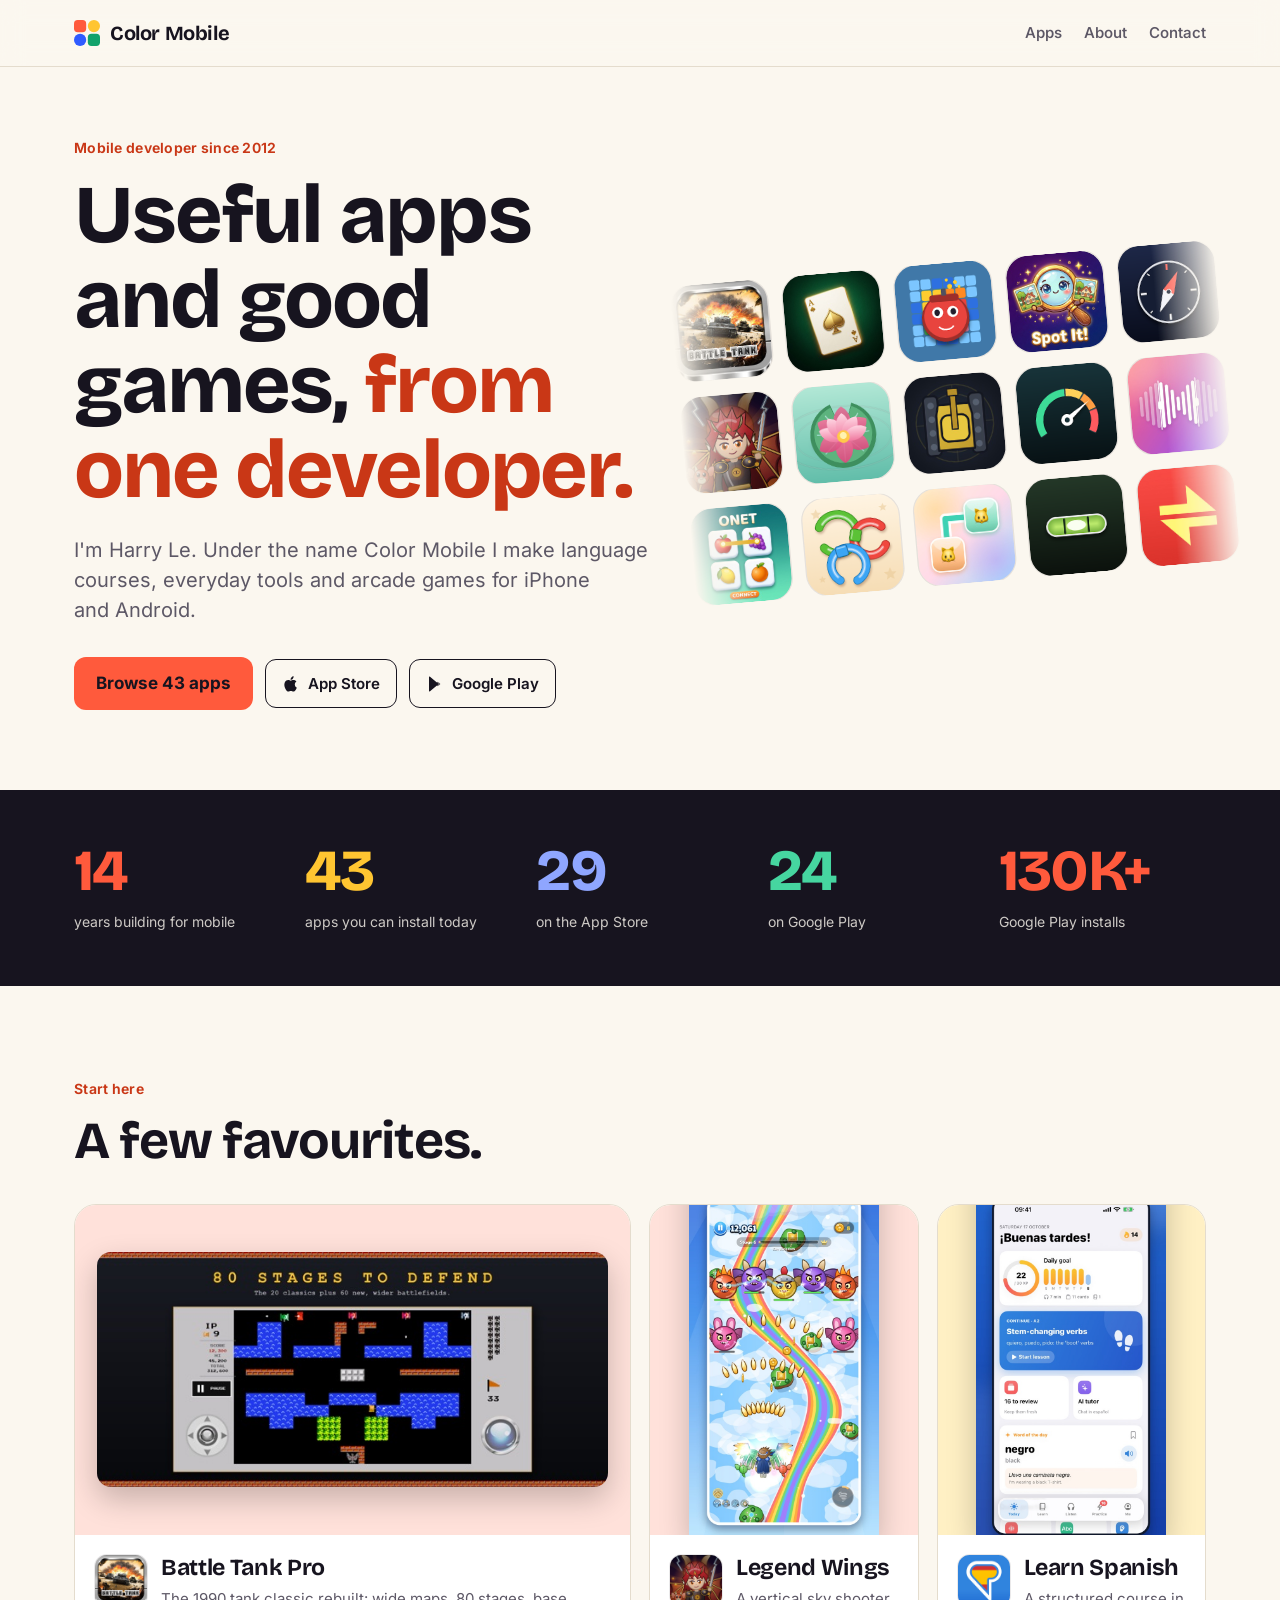
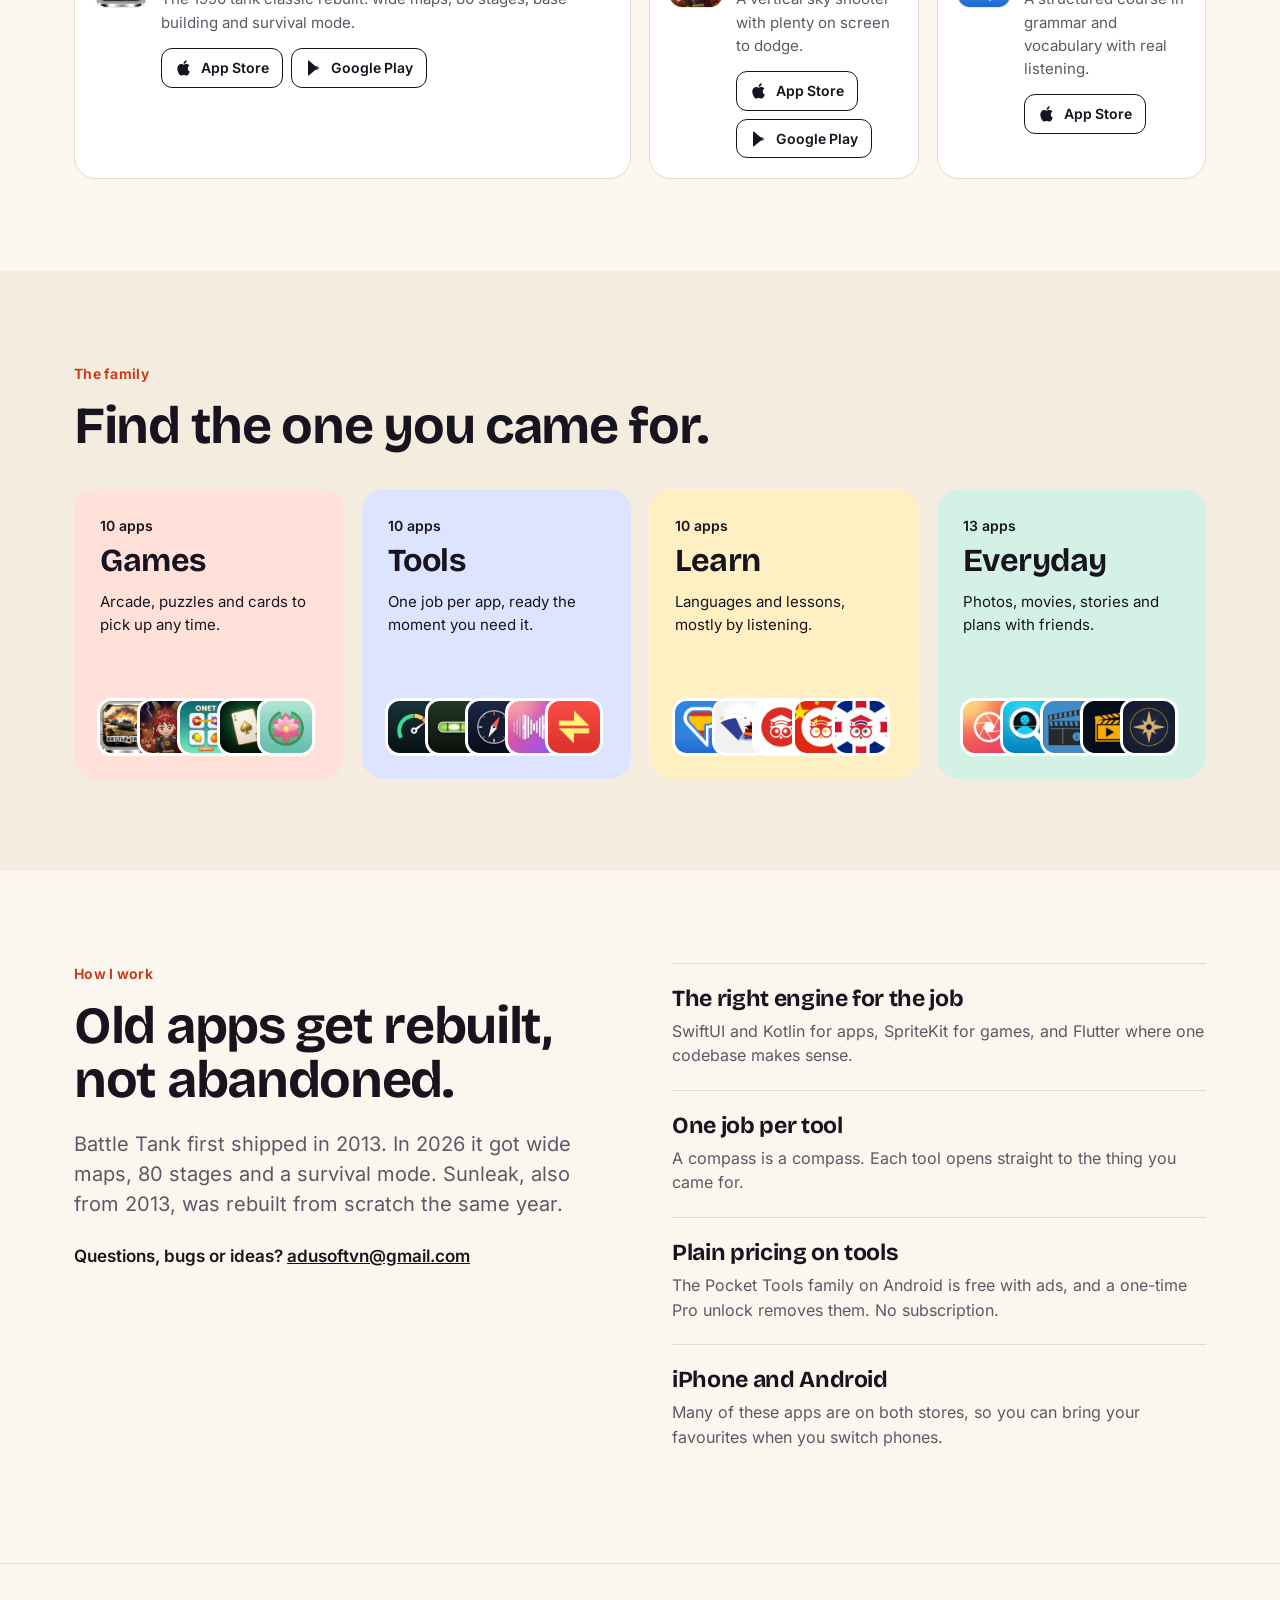
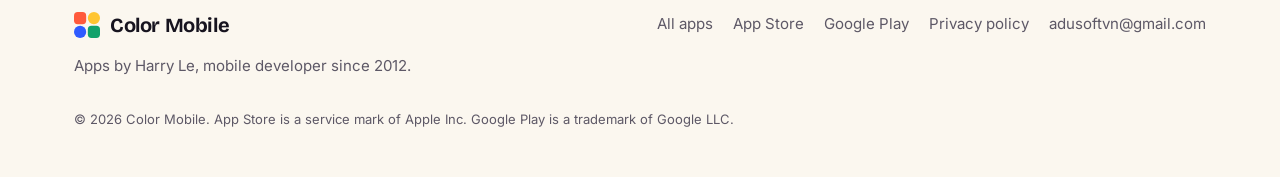
==== commit 83271e4a: "Publish site" ====
--- a/index.html
+++ b/index.html
@@ -31,15 +31,15 @@
 <div><p class="eyebrow">Mobile developer since 2012</p>
 <h1>Useful apps and good games, <em>from one developer.</em></h1>
 <p class="lead">I'm Harry Le. Under the name Color Mobile I make language courses, everyday tools and arcade games for iPhone and Android.</p>
-<div class="cta"><a class="btn" href="apps.html">Browse 41 apps</a><a class="store big" href="https://apps.apple.com/developer/id672121512" rel="noopener"><svg viewBox="0 0 24 24" aria-hidden="true"><path d="M17.05 12.54c-.03-2.6 2.12-3.85 2.22-3.91-1.21-1.77-3.09-2.01-3.76-2.04-1.6-.16-3.12.94-3.93.94-.81 0-2.06-.92-3.39-.89-1.74.03-3.35 1.01-4.25 2.57-1.81 3.14-.46 7.79 1.3 10.34.86 1.25 1.89 2.65 3.24 2.6 1.3-.05 1.79-.84 3.36-.84 1.57 0 2.01.84 3.39.81 1.4-.02 2.28-1.27 3.14-2.53.99-1.45 1.4-2.85 1.42-2.92-.03-.01-2.71-1.04-2.74-4.13zM14.47 4.9c.72-.87 1.2-2.08 1.07-3.29-1.03.04-2.28.69-3.02 1.56-.66.77-1.24 2-1.09 3.18 1.15.09 2.32-.58 3.04-1.45z"/></svg><span>App Store</span></a><a class="store big" href="https://play.google.com/store/apps/dev?id=5718060259290948522" rel="noopener"><svg viewBox="0 0 24 24" aria-hidden="true"><path d="M4 2.6v18.8c0 .5.5.8 1 .6l10.7-9.1a1 1 0 0 0 0-1.8L5 2c-.5-.2-1 .1-1 .6z"/><path d="M15.2 9l2.9 1.6c1.2.7 1.2 2.1 0 2.8L15.2 15 12.4 12z" opacity=".65"/></svg><span>Google Play</span></a></div></div>
-<div class="wall" aria-hidden="true"><div class="row r0"><div class="track"><a href="apps.html#battle-tank" title="Battle Tank Pro" tabindex="-1"><img class="icon" src="icons/battle-tank.jpg" alt="" width="72" height="72"></a><a href="apps.html#solitaire" title="Solitaire Collection" tabindex="-1"><img class="icon" src="icons/solitaire.jpg" alt="" width="72" height="72"></a><a href="apps.html#tank-strike" title="Tank Strike" tabindex="-1"><img class="icon" src="icons/tank-strike.jpg" alt="" width="72" height="72"></a><a href="apps.html#sound-meter" title="Sound Meter" tabindex="-1"><img class="icon" src="icons/sound-meter.png" alt="" width="72" height="72"></a><a href="apps.html#all-currency" title="All Currency" tabindex="-1"><img class="icon" src="icons/all-currency.jpg" alt="" width="72" height="72"></a><a href="apps.html#weather-city" title="Weather City" tabindex="-1"><img class="icon" src="icons/weather-city.jpg" alt="" width="72" height="72"></a><a href="apps.html#learn-spanish" title="Learn Spanish" tabindex="-1"><img class="icon" src="icons/learn-spanish.jpg" alt="" width="72" height="72"></a><a href="apps.html#learn-chinese" title="Learn Chinese" tabindex="-1"><img class="icon" src="icons/learn-chinese.jpg" alt="" width="72" height="72"></a><a href="apps.html#daily-english" title="Daily English" tabindex="-1"><img class="icon" src="icons/daily-english.png" alt="" width="72" height="72"></a><a href="apps.html#be-lam-toan" title="Bé Làm Toán" tabindex="-1"><img class="icon" src="icons/be-lam-toan.jpg" alt="" width="72" height="72"></a><a href="apps.html#movie-diary" title="Movie Diary" tabindex="-1"><img class="icon" src="icons/movie-diary.jpg" alt="" width="72" height="72"></a><a href="apps.html#keo" title="KEO" tabindex="-1"><img class="icon" src="icons/keo.jpg" alt="" width="72" height="72"></a><a href="apps.html#talk-show-daily" title="Talk Show Daily" tabindex="-1"><img class="icon" src="icons/talk-show-daily.png" alt="" width="72" height="72"></a><a href="apps.html#china-history" title="China History Podcasts" tabindex="-1"><img class="icon" src="icons/china-history.jpg" alt="" width="72" height="72"></a><span aria-hidden="true" class="dupe"><a href="apps.html#battle-tank" title="Battle Tank Pro" tabindex="-1"><img class="icon" src="icons/battle-tank.jpg" alt="" width="72" height="72"></a><a href="apps.html#solitaire" title="Solitaire Collection" tabindex="-1"><img class="icon" src="icons/solitaire.jpg" alt="" width="72" height="72"></a><a href="apps.html#tank-strike" title="Tank Strike" tabindex="-1"><img class="icon" src="icons/tank-strike.jpg" alt="" width="72" height="72"></a><a href="apps.html#sound-meter" title="Sound Meter" tabindex="-1"><img class="icon" src="icons/sound-meter.png" alt="" width="72" height="72"></a><a href="apps.html#all-currency" title="All Currency" tabindex="-1"><img class="icon" src="icons/all-currency.jpg" alt="" width="72" height="72"></a><a href="apps.html#weather-city" title="Weather City" tabindex="-1"><img class="icon" src="icons/weather-city.jpg" alt="" width="72" height="72"></a><a href="apps.html#learn-spanish" title="Learn Spanish" tabindex="-1"><img class="icon" src="icons/learn-spanish.jpg" alt="" width="72" height="72"></a><a href="apps.html#learn-chinese" title="Learn Chinese" tabindex="-1"><img class="icon" src="icons/learn-chinese.jpg" alt="" width="72" height="72"></a><a href="apps.html#daily-english" title="Daily English" tabindex="-1"><img class="icon" src="icons/daily-english.png" alt="" width="72" height="72"></a><a href="apps.html#be-lam-toan" title="Bé Làm Toán" tabindex="-1"><img class="icon" src="icons/be-lam-toan.jpg" alt="" width="72" height="72"></a><a href="apps.html#movie-diary" title="Movie Diary" tabindex="-1"><img class="icon" src="icons/movie-diary.jpg" alt="" width="72" height="72"></a><a href="apps.html#keo" title="KEO" tabindex="-1"><img class="icon" src="icons/keo.jpg" alt="" width="72" height="72"></a><a href="apps.html#talk-show-daily" title="Talk Show Daily" tabindex="-1"><img class="icon" src="icons/talk-show-daily.png" alt="" width="72" height="72"></a><a href="apps.html#china-history" title="China History Podcasts" tabindex="-1"><img class="icon" src="icons/china-history.jpg" alt="" width="72" height="72"></a></span></div></div><div class="row r1"><div class="track"><a href="apps.html#legend-wings" title="Legend Wings" tabindex="-1"><img class="icon" src="icons/legend-wings.jpg" alt="" width="72" height="72"></a><a href="apps.html#lotus-logic" title="Lotus Logic" tabindex="-1"><img class="icon" src="icons/lotus-logic.png" alt="" width="72" height="72"></a><a href="apps.html#onet-animal" title="Onet Animal Connect" tabindex="-1"><img class="icon" src="icons/onet-animal.jpg" alt="" width="72" height="72"></a><a href="apps.html#bubble-level" title="Bubble Level" tabindex="-1"><img class="icon" src="icons/bubble-level.png" alt="" width="72" height="72"></a><a href="apps.html#speedometer" title="GPS Speedometer" tabindex="-1"><img class="icon" src="icons/speedometer.jpg" alt="" width="72" height="72"></a><a href="apps.html#expiretrack" title="ExpireTrack" tabindex="-1"><img class="icon" src="icons/expiretrack.jpg" alt="" width="72" height="72"></a><a href="apps.html#learn-french" title="Learn French" tabindex="-1"><img class="icon" src="icons/learn-french.jpg" alt="" width="72" height="72"></a><a href="apps.html#learn-english" title="Learn English Podcasts" tabindex="-1"><img class="icon" src="icons/learn-english.jpg" alt="" width="72" height="72"></a><a href="apps.html#english-audiobooks" title="English with Audiobooks" tabindex="-1"><img class="icon" src="icons/english-audiobooks.png" alt="" width="72" height="72"></a><a href="apps.html#sunleak" title="Sunleak" tabindex="-1"><img class="icon" src="icons/sunleak.jpg" alt="" width="72" height="72"></a><a href="apps.html#movie-trailers" title="Movie Trailers" tabindex="-1"><img class="icon" src="icons/movie-trailers.jpg" alt="" width="72" height="72"></a><a href="apps.html#radiomap" title="RadioMap" tabindex="-1"><img class="icon" src="icons/radiomap.jpg" alt="" width="72" height="72"></a><a href="apps.html#soul-talks" title="Soul Talks" tabindex="-1"><img class="icon" src="icons/soul-talks.png" alt="" width="72" height="72"></a><a href="apps.html#audio-book" title="Audio Book Podcast" tabindex="-1"><img class="icon" src="icons/audio-book.jpg" alt="" width="72" height="72"></a><span aria-hidden="true" class="dupe"><a href="apps.html#legend-wings" title="Legend Wings" tabindex="-1"><img class="icon" src="icons/legend-wings.jpg" alt="" width="72" height="72"></a><a href="apps.html#lotus-logic" title="Lotus Logic" tabindex="-1"><img class="icon" src="icons/lotus-logic.png" alt="" width="72" height="72"></a><a href="apps.html#onet-animal" title="Onet Animal Connect" tabindex="-1"><img class="icon" src="icons/onet-animal.jpg" alt="" width="72" height="72"></a><a href="apps.html#bubble-level" title="Bubble Level" tabindex="-1"><img class="icon" src="icons/bubble-level.png" alt="" width="72" height="72"></a><a href="apps.html#speedometer" title="GPS Speedometer" tabindex="-1"><img class="icon" src="icons/speedometer.jpg" alt="" width="72" height="72"></a><a href="apps.html#expiretrack" title="ExpireTrack" tabindex="-1"><img class="icon" src="icons/expiretrack.jpg" alt="" width="72" height="72"></a><a href="apps.html#learn-french" title="Learn French" tabindex="-1"><img class="icon" src="icons/learn-french.jpg" alt="" width="72" height="72"></a><a href="apps.html#learn-english" title="Learn English Podcasts" tabindex="-1"><img class="icon" src="icons/learn-english.jpg" alt="" width="72" height="72"></a><a href="apps.html#english-audiobooks" title="English with Audiobooks" tabindex="-1"><img class="icon" src="icons/english-audiobooks.png" alt="" width="72" height="72"></a><a href="apps.html#sunleak" title="Sunleak" tabindex="-1"><img class="icon" src="icons/sunleak.jpg" alt="" width="72" height="72"></a><a href="apps.html#movie-trailers" title="Movie Trailers" tabindex="-1"><img class="icon" src="icons/movie-trailers.jpg" alt="" width="72" height="72"></a><a href="apps.html#radiomap" title="RadioMap" tabindex="-1"><img class="icon" src="icons/radiomap.jpg" alt="" width="72" height="72"></a><a href="apps.html#soul-talks" title="Soul Talks" tabindex="-1"><img class="icon" src="icons/soul-talks.png" alt="" width="72" height="72"></a><a href="apps.html#audio-book" title="Audio Book Podcast" tabindex="-1"><img class="icon" src="icons/audio-book.jpg" alt="" width="72" height="72"></a></span></div></div><div class="row r2"><div class="track"><a href="apps.html#onet-connect" title="Onet Connect" tabindex="-1"><img class="icon" src="icons/onet-connect.jpg" alt="" width="72" height="72"></a><a href="apps.html#ring-twist" title="Ring Twist" tabindex="-1"><img class="icon" src="icons/ring-twist.png" alt="" width="72" height="72"></a><a href="apps.html#find-spot-it" title="Find Spot It" tabindex="-1"><img class="icon" src="icons/find-spot-it.jpg" alt="" width="72" height="72"></a><a href="apps.html#ringtone-maker" title="Ringtone Maker" tabindex="-1"><img class="icon" src="icons/ringtone-maker.jpg" alt="" width="72" height="72"></a><a href="apps.html#gps-record" title="GPS Record" tabindex="-1"><img class="icon" src="icons/gps-record.jpg" alt="" width="72" height="72"></a><a href="apps.html#app-lock" title="App Lock Pro" tabindex="-1"><img class="icon" src="icons/app-lock.png" alt="" width="72" height="72"></a><a href="apps.html#learn-japanese" title="Learn Japanese" tabindex="-1"><img class="icon" src="icons/learn-japanese.jpg" alt="" width="72" height="72"></a><a href="apps.html#ielts-english" title="IELTS &amp; TOEIC Podcasts" tabindex="-1"><img class="icon" src="icons/ielts-english.jpg" alt="" width="72" height="72"></a><a href="apps.html#kids-english" title="Kids English" tabindex="-1"><img class="icon" src="icons/kids-english.png" alt="" width="72" height="72"></a><a href="apps.html#face-detective" title="Face Detective" tabindex="-1"><img class="icon" src="icons/face-detective.jpg" alt="" width="72" height="72"></a><a href="apps.html#astroviet" title="AstroViet" tabindex="-1"><img class="icon" src="icons/astroviet.png" alt="" width="72" height="72"></a><a href="apps.html#global-calendar" title="Global Calendar" tabindex="-1"><img class="icon" src="icons/global-calendar.jpg" alt="" width="72" height="72"></a><a href="apps.html#american-stories" title="American Stories" tabindex="-1"><img class="icon" src="icons/american-stories.png" alt="" width="72" height="72"></a><span aria-hidden="true" class="dupe"><a href="apps.html#onet-connect" title="Onet Connect" tabindex="-1"><img class="icon" src="icons/onet-connect.jpg" alt="" width="72" height="72"></a><a href="apps.html#ring-twist" title="Ring Twist" tabindex="-1"><img class="icon" src="icons/ring-twist.png" alt="" width="72" height="72"></a><a href="apps.html#find-spot-it" title="Find Spot It" tabindex="-1"><img class="icon" src="icons/find-spot-it.jpg" alt="" width="72" height="72"></a><a href="apps.html#ringtone-maker" title="Ringtone Maker" tabindex="-1"><img class="icon" src="icons/ringtone-maker.jpg" alt="" width="72" height="72"></a><a href="apps.html#gps-record" title="GPS Record" tabindex="-1"><img class="icon" src="icons/gps-record.jpg" alt="" width="72" height="72"></a><a href="apps.html#app-lock" title="App Lock Pro" tabindex="-1"><img class="icon" src="icons/app-lock.png" alt="" width="72" height="72"></a><a href="apps.html#learn-japanese" title="Learn Japanese" tabindex="-1"><img class="icon" src="icons/learn-japanese.jpg" alt="" width="72" height="72"></a><a href="apps.html#ielts-english" title="IELTS &amp; TOEIC Podcasts" tabindex="-1"><img class="icon" src="icons/ielts-english.jpg" alt="" width="72" height="72"></a><a href="apps.html#kids-english" title="Kids English" tabindex="-1"><img class="icon" src="icons/kids-english.png" alt="" width="72" height="72"></a><a href="apps.html#face-detective" title="Face Detective" tabindex="-1"><img class="icon" src="icons/face-detective.jpg" alt="" width="72" height="72"></a><a href="apps.html#astroviet" title="AstroViet" tabindex="-1"><img class="icon" src="icons/astroviet.png" alt="" width="72" height="72"></a><a href="apps.html#global-calendar" title="Global Calendar" tabindex="-1"><img class="icon" src="icons/global-calendar.jpg" alt="" width="72" height="72"></a><a href="apps.html#american-stories" title="American Stories" tabindex="-1"><img class="icon" src="icons/american-stories.png" alt="" width="72" height="72"></a></span></div></div></div>
+<div class="cta"><a class="btn" href="apps.html">Browse 43 apps</a><a class="store big" href="https://apps.apple.com/developer/id672121512" rel="noopener"><svg viewBox="0 0 24 24" aria-hidden="true"><path d="M17.05 12.54c-.03-2.6 2.12-3.85 2.22-3.91-1.21-1.77-3.09-2.01-3.76-2.04-1.6-.16-3.12.94-3.93.94-.81 0-2.06-.92-3.39-.89-1.74.03-3.35 1.01-4.25 2.57-1.81 3.14-.46 7.79 1.3 10.34.86 1.25 1.89 2.65 3.24 2.6 1.3-.05 1.79-.84 3.36-.84 1.57 0 2.01.84 3.39.81 1.4-.02 2.28-1.27 3.14-2.53.99-1.45 1.4-2.85 1.42-2.92-.03-.01-2.71-1.04-2.74-4.13zM14.47 4.9c.72-.87 1.2-2.08 1.07-3.29-1.03.04-2.28.69-3.02 1.56-.66.77-1.24 2-1.09 3.18 1.15.09 2.32-.58 3.04-1.45z"/></svg><span>App Store</span></a><a class="store big" href="https://play.google.com/store/apps/dev?id=5718060259290948522" rel="noopener"><svg viewBox="0 0 24 24" aria-hidden="true"><path d="M4 2.6v18.8c0 .5.5.8 1 .6l10.7-9.1a1 1 0 0 0 0-1.8L5 2c-.5-.2-1 .1-1 .6z"/><path d="M15.2 9l2.9 1.6c1.2.7 1.2 2.1 0 2.8L15.2 15 12.4 12z" opacity=".65"/></svg><span>Google Play</span></a></div></div>
+<div class="wall" aria-hidden="true"><div class="row r0"><div class="track"><a href="apps.html#battle-tank" title="Battle Tank Pro" tabindex="-1"><img class="icon" src="icons/battle-tank.jpg" alt="" width="72" height="72"></a><a href="apps.html#solitaire" title="Solitaire Collection" tabindex="-1"><img class="icon" src="icons/solitaire.jpg" alt="" width="72" height="72"></a><a href="apps.html#mural-bots" title="Mural Bots" tabindex="-1"><img class="icon" src="icons/mural-bots.png" alt="" width="72" height="72"></a><a href="apps.html#find-spot-it" title="Find Spot It" tabindex="-1"><img class="icon" src="icons/find-spot-it.jpg" alt="" width="72" height="72"></a><a href="apps.html#compass" title="Compass" tabindex="-1"><img class="icon" src="icons/compass.png" alt="" width="72" height="72"></a><a href="apps.html#speedometer" title="GPS Speedometer" tabindex="-1"><img class="icon" src="icons/speedometer.jpg" alt="" width="72" height="72"></a><a href="apps.html#expiretrack" title="ExpireTrack" tabindex="-1"><img class="icon" src="icons/expiretrack.jpg" alt="" width="72" height="72"></a><a href="apps.html#learn-french" title="Learn French" tabindex="-1"><img class="icon" src="icons/learn-french.jpg" alt="" width="72" height="72"></a><a href="apps.html#learn-english" title="Learn English Podcasts" tabindex="-1"><img class="icon" src="icons/learn-english.jpg" alt="" width="72" height="72"></a><a href="apps.html#english-audiobooks" title="English with Audiobooks" tabindex="-1"><img class="icon" src="icons/english-audiobooks.png" alt="" width="72" height="72"></a><a href="apps.html#sunleak" title="Sunleak" tabindex="-1"><img class="icon" src="icons/sunleak.jpg" alt="" width="72" height="72"></a><a href="apps.html#movie-trailers" title="Movie Trailers" tabindex="-1"><img class="icon" src="icons/movie-trailers.jpg" alt="" width="72" height="72"></a><a href="apps.html#radiomap" title="RadioMap" tabindex="-1"><img class="icon" src="icons/radiomap.jpg" alt="" width="72" height="72"></a><a href="apps.html#soul-talks" title="Soul Talks" tabindex="-1"><img class="icon" src="icons/soul-talks.png" alt="" width="72" height="72"></a><a href="apps.html#audio-book" title="Audio Book Podcast" tabindex="-1"><img class="icon" src="icons/audio-book.jpg" alt="" width="72" height="72"></a><span aria-hidden="true" class="dupe"><a href="apps.html#battle-tank" title="Battle Tank Pro" tabindex="-1"><img class="icon" src="icons/battle-tank.jpg" alt="" width="72" height="72"></a><a href="apps.html#solitaire" title="Solitaire Collection" tabindex="-1"><img class="icon" src="icons/solitaire.jpg" alt="" width="72" height="72"></a><a href="apps.html#mural-bots" title="Mural Bots" tabindex="-1"><img class="icon" src="icons/mural-bots.png" alt="" width="72" height="72"></a><a href="apps.html#find-spot-it" title="Find Spot It" tabindex="-1"><img class="icon" src="icons/find-spot-it.jpg" alt="" width="72" height="72"></a><a href="apps.html#compass" title="Compass" tabindex="-1"><img class="icon" src="icons/compass.png" alt="" width="72" height="72"></a><a href="apps.html#speedometer" title="GPS Speedometer" tabindex="-1"><img class="icon" src="icons/speedometer.jpg" alt="" width="72" height="72"></a><a href="apps.html#expiretrack" title="ExpireTrack" tabindex="-1"><img class="icon" src="icons/expiretrack.jpg" alt="" width="72" height="72"></a><a href="apps.html#learn-french" title="Learn French" tabindex="-1"><img class="icon" src="icons/learn-french.jpg" alt="" width="72" height="72"></a><a href="apps.html#learn-english" title="Learn English Podcasts" tabindex="-1"><img class="icon" src="icons/learn-english.jpg" alt="" width="72" height="72"></a><a href="apps.html#english-audiobooks" title="English with Audiobooks" tabindex="-1"><img class="icon" src="icons/english-audiobooks.png" alt="" width="72" height="72"></a><a href="apps.html#sunleak" title="Sunleak" tabindex="-1"><img class="icon" src="icons/sunleak.jpg" alt="" width="72" height="72"></a><a href="apps.html#movie-trailers" title="Movie Trailers" tabindex="-1"><img class="icon" src="icons/movie-trailers.jpg" alt="" width="72" height="72"></a><a href="apps.html#radiomap" title="RadioMap" tabindex="-1"><img class="icon" src="icons/radiomap.jpg" alt="" width="72" height="72"></a><a href="apps.html#soul-talks" title="Soul Talks" tabindex="-1"><img class="icon" src="icons/soul-talks.png" alt="" width="72" height="72"></a><a href="apps.html#audio-book" title="Audio Book Podcast" tabindex="-1"><img class="icon" src="icons/audio-book.jpg" alt="" width="72" height="72"></a></span></div></div><div class="row r1"><div class="track"><a href="apps.html#legend-wings" title="Legend Wings" tabindex="-1"><img class="icon" src="icons/legend-wings.jpg" alt="" width="72" height="72"></a><a href="apps.html#lotus-logic" title="Lotus Logic" tabindex="-1"><img class="icon" src="icons/lotus-logic.png" alt="" width="72" height="72"></a><a href="apps.html#tank-strike" title="Tank Strike" tabindex="-1"><img class="icon" src="icons/tank-strike.jpg" alt="" width="72" height="72"></a><a href="apps.html#sound-meter" title="Sound Meter" tabindex="-1"><img class="icon" src="icons/sound-meter.png" alt="" width="72" height="72"></a><a href="apps.html#ringtone-maker" title="Ringtone Maker" tabindex="-1"><img class="icon" src="icons/ringtone-maker.jpg" alt="" width="72" height="72"></a><a href="apps.html#gps-record" title="GPS Record" tabindex="-1"><img class="icon" src="icons/gps-record.jpg" alt="" width="72" height="72"></a><a href="apps.html#app-lock" title="App Lock Pro" tabindex="-1"><img class="icon" src="icons/app-lock.png" alt="" width="72" height="72"></a><a href="apps.html#learn-japanese" title="Learn Japanese" tabindex="-1"><img class="icon" src="icons/learn-japanese.jpg" alt="" width="72" height="72"></a><a href="apps.html#ielts-english" title="IELTS &amp; TOEIC Podcasts" tabindex="-1"><img class="icon" src="icons/ielts-english.jpg" alt="" width="72" height="72"></a><a href="apps.html#kids-english" title="Kids English" tabindex="-1"><img class="icon" src="icons/kids-english.png" alt="" width="72" height="72"></a><a href="apps.html#face-detective" title="Face Detective" tabindex="-1"><img class="icon" src="icons/face-detective.jpg" alt="" width="72" height="72"></a><a href="apps.html#astroviet" title="AstroViet" tabindex="-1"><img class="icon" src="icons/astroviet.png" alt="" width="72" height="72"></a><a href="apps.html#global-calendar" title="Global Calendar" tabindex="-1"><img class="icon" src="icons/global-calendar.jpg" alt="" width="72" height="72"></a><a href="apps.html#american-stories" title="American Stories" tabindex="-1"><img class="icon" src="icons/american-stories.png" alt="" width="72" height="72"></a><span aria-hidden="true" class="dupe"><a href="apps.html#legend-wings" title="Legend Wings" tabindex="-1"><img class="icon" src="icons/legend-wings.jpg" alt="" width="72" height="72"></a><a href="apps.html#lotus-logic" title="Lotus Logic" tabindex="-1"><img class="icon" src="icons/lotus-logic.png" alt="" width="72" height="72"></a><a href="apps.html#tank-strike" title="Tank Strike" tabindex="-1"><img class="icon" src="icons/tank-strike.jpg" alt="" width="72" height="72"></a><a href="apps.html#sound-meter" title="Sound Meter" tabindex="-1"><img class="icon" src="icons/sound-meter.png" alt="" width="72" height="72"></a><a href="apps.html#ringtone-maker" title="Ringtone Maker" tabindex="-1"><img class="icon" src="icons/ringtone-maker.jpg" alt="" width="72" height="72"></a><a href="apps.html#gps-record" title="GPS Record" tabindex="-1"><img class="icon" src="icons/gps-record.jpg" alt="" width="72" height="72"></a><a href="apps.html#app-lock" title="App Lock Pro" tabindex="-1"><img class="icon" src="icons/app-lock.png" alt="" width="72" height="72"></a><a href="apps.html#learn-japanese" title="Learn Japanese" tabindex="-1"><img class="icon" src="icons/learn-japanese.jpg" alt="" width="72" height="72"></a><a href="apps.html#ielts-english" title="IELTS &amp; TOEIC Podcasts" tabindex="-1"><img class="icon" src="icons/ielts-english.jpg" alt="" width="72" height="72"></a><a href="apps.html#kids-english" title="Kids English" tabindex="-1"><img class="icon" src="icons/kids-english.png" alt="" width="72" height="72"></a><a href="apps.html#face-detective" title="Face Detective" tabindex="-1"><img class="icon" src="icons/face-detective.jpg" alt="" width="72" height="72"></a><a href="apps.html#astroviet" title="AstroViet" tabindex="-1"><img class="icon" src="icons/astroviet.png" alt="" width="72" height="72"></a><a href="apps.html#global-calendar" title="Global Calendar" tabindex="-1"><img class="icon" src="icons/global-calendar.jpg" alt="" width="72" height="72"></a><a href="apps.html#american-stories" title="American Stories" tabindex="-1"><img class="icon" src="icons/american-stories.png" alt="" width="72" height="72"></a></span></div></div><div class="row r2"><div class="track"><a href="apps.html#onet-connect" title="Onet Connect" tabindex="-1"><img class="icon" src="icons/onet-connect.jpg" alt="" width="72" height="72"></a><a href="apps.html#ring-twist" title="Ring Twist" tabindex="-1"><img class="icon" src="icons/ring-twist.png" alt="" width="72" height="72"></a><a href="apps.html#onet-animal" title="Onet Animal Connect" tabindex="-1"><img class="icon" src="icons/onet-animal.jpg" alt="" width="72" height="72"></a><a href="apps.html#bubble-level" title="Bubble Level" tabindex="-1"><img class="icon" src="icons/bubble-level.png" alt="" width="72" height="72"></a><a href="apps.html#all-currency" title="All Currency" tabindex="-1"><img class="icon" src="icons/all-currency.jpg" alt="" width="72" height="72"></a><a href="apps.html#weather-city" title="Weather City" tabindex="-1"><img class="icon" src="icons/weather-city.jpg" alt="" width="72" height="72"></a><a href="apps.html#learn-spanish" title="Learn Spanish" tabindex="-1"><img class="icon" src="icons/learn-spanish.jpg" alt="" width="72" height="72"></a><a href="apps.html#learn-chinese" title="Learn Chinese" tabindex="-1"><img class="icon" src="icons/learn-chinese.jpg" alt="" width="72" height="72"></a><a href="apps.html#daily-english" title="Daily English" tabindex="-1"><img class="icon" src="icons/daily-english.png" alt="" width="72" height="72"></a><a href="apps.html#be-lam-toan" title="Bé Làm Toán" tabindex="-1"><img class="icon" src="icons/be-lam-toan.jpg" alt="" width="72" height="72"></a><a href="apps.html#movie-diary" title="Movie Diary" tabindex="-1"><img class="icon" src="icons/movie-diary.jpg" alt="" width="72" height="72"></a><a href="apps.html#keo" title="KEO" tabindex="-1"><img class="icon" src="icons/keo.jpg" alt="" width="72" height="72"></a><a href="apps.html#talk-show-daily" title="Talk Show Daily" tabindex="-1"><img class="icon" src="icons/talk-show-daily.png" alt="" width="72" height="72"></a><a href="apps.html#china-history" title="China History Podcasts" tabindex="-1"><img class="icon" src="icons/china-history.jpg" alt="" width="72" height="72"></a><span aria-hidden="true" class="dupe"><a href="apps.html#onet-connect" title="Onet Connect" tabindex="-1"><img class="icon" src="icons/onet-connect.jpg" alt="" width="72" height="72"></a><a href="apps.html#ring-twist" title="Ring Twist" tabindex="-1"><img class="icon" src="icons/ring-twist.png" alt="" width="72" height="72"></a><a href="apps.html#onet-animal" title="Onet Animal Connect" tabindex="-1"><img class="icon" src="icons/onet-animal.jpg" alt="" width="72" height="72"></a><a href="apps.html#bubble-level" title="Bubble Level" tabindex="-1"><img class="icon" src="icons/bubble-level.png" alt="" width="72" height="72"></a><a href="apps.html#all-currency" title="All Currency" tabindex="-1"><img class="icon" src="icons/all-currency.jpg" alt="" width="72" height="72"></a><a href="apps.html#weather-city" title="Weather City" tabindex="-1"><img class="icon" src="icons/weather-city.jpg" alt="" width="72" height="72"></a><a href="apps.html#learn-spanish" title="Learn Spanish" tabindex="-1"><img class="icon" src="icons/learn-spanish.jpg" alt="" width="72" height="72"></a><a href="apps.html#learn-chinese" title="Learn Chinese" tabindex="-1"><img class="icon" src="icons/learn-chinese.jpg" alt="" width="72" height="72"></a><a href="apps.html#daily-english" title="Daily English" tabindex="-1"><img class="icon" src="icons/daily-english.png" alt="" width="72" height="72"></a><a href="apps.html#be-lam-toan" title="Bé Làm Toán" tabindex="-1"><img class="icon" src="icons/be-lam-toan.jpg" alt="" width="72" height="72"></a><a href="apps.html#movie-diary" title="Movie Diary" tabindex="-1"><img class="icon" src="icons/movie-diary.jpg" alt="" width="72" height="72"></a><a href="apps.html#keo" title="KEO" tabindex="-1"><img class="icon" src="icons/keo.jpg" alt="" width="72" height="72"></a><a href="apps.html#talk-show-daily" title="Talk Show Daily" tabindex="-1"><img class="icon" src="icons/talk-show-daily.png" alt="" width="72" height="72"></a><a href="apps.html#china-history" title="China History Podcasts" tabindex="-1"><img class="icon" src="icons/china-history.jpg" alt="" width="72" height="72"></a></span></div></div></div>
 </div></section>
-<section class="numbers"><div class="wrap stats"><div class="stat"><b>14</b><span>years building for mobile</span></div><div class="stat"><b>41</b><span>apps you can install today</span></div><div class="stat"><b>29</b><span>on the App Store</span></div><div class="stat"><b>22</b><span>on Google Play</span></div><div class="stat"><b>130K+</b><span>Google Play installs</span></div></div></section>
+<section class="numbers"><div class="wrap stats"><div class="stat"><b>14</b><span>years building for mobile</span></div><div class="stat"><b>43</b><span>apps you can install today</span></div><div class="stat"><b>29</b><span>on the App Store</span></div><div class="stat"><b>24</b><span>on Google Play</span></div><div class="stat"><b>130K+</b><span>Google Play installs</span></div></div></section>
 <section><div class="wrap"><p class="eyebrow">Start here</p><h2>A few favourites.</h2><div class="feats"><article class="feat f-games wide"><div class="shot"><img src="shots/battle-tank.jpg" alt="Battle Tank Pro screenshot" loading="lazy"></div>
 <div class="meta"><img class="icon" src="icons/battle-tank.jpg" alt="" width="64" height="64" loading="lazy"><div><h3>Battle Tank Pro</h3><p>The 1990 tank classic rebuilt: wide maps, 80 stages, base building and survival mode.</p><div class="stores"><a class="store" href="https://apps.apple.com/app/id725233886" rel="noopener" aria-label="Battle Tank Pro on the App Store"><svg viewBox="0 0 24 24" aria-hidden="true"><path d="M17.05 12.54c-.03-2.6 2.12-3.85 2.22-3.91-1.21-1.77-3.09-2.01-3.76-2.04-1.6-.16-3.12.94-3.93.94-.81 0-2.06-.92-3.39-.89-1.74.03-3.35 1.01-4.25 2.57-1.81 3.14-.46 7.79 1.3 10.34.86 1.25 1.89 2.65 3.24 2.6 1.3-.05 1.79-.84 3.36-.84 1.57 0 2.01.84 3.39.81 1.4-.02 2.28-1.27 3.14-2.53.99-1.45 1.4-2.85 1.42-2.92-.03-.01-2.71-1.04-2.74-4.13zM14.47 4.9c.72-.87 1.2-2.08 1.07-3.29-1.03.04-2.28.69-3.02 1.56-.66.77-1.24 2-1.09 3.18 1.15.09 2.32-.58 3.04-1.45z"/></svg><span>App Store</span></a><a class="store" href="https://play.google.com/store/apps/details?id=com.HarryLe.BattleTank" rel="noopener" aria-label="Battle Tank Pro on Google Play"><svg viewBox="0 0 24 24" aria-hidden="true"><path d="M4 2.6v18.8c0 .5.5.8 1 .6l10.7-9.1a1 1 0 0 0 0-1.8L5 2c-.5-.2-1 .1-1 .6z"/><path d="M15.2 9l2.9 1.6c1.2.7 1.2 2.1 0 2.8L15.2 15 12.4 12z" opacity=".65"/></svg><span>Google Play</span></a></div></div></div></article><article class="feat f-games"><div class="shot"><img src="shots/legend-wings.jpg" alt="Legend Wings screenshot" loading="lazy"></div>
 <div class="meta"><img class="icon" src="icons/legend-wings.jpg" alt="" width="64" height="64" loading="lazy"><div><h3>Legend Wings</h3><p>A vertical sky shooter with plenty on screen to dodge.</p><div class="stores"><a class="store" href="https://apps.apple.com/app/id1324405660" rel="noopener" aria-label="Legend Wings on the App Store"><svg viewBox="0 0 24 24" aria-hidden="true"><path d="M17.05 12.54c-.03-2.6 2.12-3.85 2.22-3.91-1.21-1.77-3.09-2.01-3.76-2.04-1.6-.16-3.12.94-3.93.94-.81 0-2.06-.92-3.39-.89-1.74.03-3.35 1.01-4.25 2.57-1.81 3.14-.46 7.79 1.3 10.34.86 1.25 1.89 2.65 3.24 2.6 1.3-.05 1.79-.84 3.36-.84 1.57 0 2.01.84 3.39.81 1.4-.02 2.28-1.27 3.14-2.53.99-1.45 1.4-2.85 1.42-2.92-.03-.01-2.71-1.04-2.74-4.13zM14.47 4.9c.72-.87 1.2-2.08 1.07-3.29-1.03.04-2.28.69-3.02 1.56-.66.77-1.24 2-1.09 3.18 1.15.09 2.32-.58 3.04-1.45z"/></svg><span>App Store</span></a><a class="store" href="https://play.google.com/store/apps/details?id=com.HarryLe.LegendWings" rel="noopener" aria-label="Legend Wings on Google Play"><svg viewBox="0 0 24 24" aria-hidden="true"><path d="M4 2.6v18.8c0 .5.5.8 1 .6l10.7-9.1a1 1 0 0 0 0-1.8L5 2c-.5-.2-1 .1-1 .6z"/><path d="M15.2 9l2.9 1.6c1.2.7 1.2 2.1 0 2.8L15.2 15 12.4 12z" opacity=".65"/></svg><span>Google Play</span></a></div></div></div></article><article class="feat f-learn"><div class="shot"><img src="shots/learn-spanish.jpg" alt="Learn Spanish screenshot" loading="lazy"></div>
 <div class="meta"><img class="icon" src="icons/learn-spanish.jpg" alt="" width="64" height="64" loading="lazy"><div><h3>Learn Spanish</h3><p>A structured course in grammar and vocabulary with real listening.</p><div class="stores"><a class="store" href="https://apps.apple.com/app/id1460481857" rel="noopener" aria-label="Learn Spanish on the App Store"><svg viewBox="0 0 24 24" aria-hidden="true"><path d="M17.05 12.54c-.03-2.6 2.12-3.85 2.22-3.91-1.21-1.77-3.09-2.01-3.76-2.04-1.6-.16-3.12.94-3.93.94-.81 0-2.06-.92-3.39-.89-1.74.03-3.35 1.01-4.25 2.57-1.81 3.14-.46 7.79 1.3 10.34.86 1.25 1.89 2.65 3.24 2.6 1.3-.05 1.79-.84 3.36-.84 1.57 0 2.01.84 3.39.81 1.4-.02 2.28-1.27 3.14-2.53.99-1.45 1.4-2.85 1.42-2.92-.03-.01-2.71-1.04-2.74-4.13zM14.47 4.9c.72-.87 1.2-2.08 1.07-3.29-1.03.04-2.28.69-3.02 1.56-.66.77-1.24 2-1.09 3.18 1.15.09 2.32-.58 3.04-1.45z"/></svg><span>App Store</span></a></div></div></div></article></div></div></section>
-<section class="tint"><div class="wrap"><p class="eyebrow">The family</p><h2>Find the one you came for.</h2><div class="fams"><a class="fam f-games" href="apps.html#games"><span class="count">9 apps</span><h3>Games</h3><p>Arcade, puzzles and cards to pick up any time.</p><div class="stack"><img class="icon" src="icons/battle-tank.jpg" alt="" width="52" height="52" loading="lazy"><img class="icon" src="icons/legend-wings.jpg" alt="" width="52" height="52" loading="lazy"><img class="icon" src="icons/onet-connect.jpg" alt="" width="52" height="52" loading="lazy"><img class="icon" src="icons/solitaire.jpg" alt="" width="52" height="52" loading="lazy"><img class="icon" src="icons/lotus-logic.png" alt="" width="52" height="52" loading="lazy"></div></a><a class="fam f-tools" href="apps.html#tools"><span class="count">9 apps</span><h3>Tools</h3><p>One job per app, ready the moment you need it.</p><div class="stack"><img class="icon" src="icons/sound-meter.png" alt="" width="52" height="52" loading="lazy"><img class="icon" src="icons/bubble-level.png" alt="" width="52" height="52" loading="lazy"><img class="icon" src="icons/ringtone-maker.jpg" alt="" width="52" height="52" loading="lazy"><img class="icon" src="icons/all-currency.jpg" alt="" width="52" height="52" loading="lazy"><img class="icon" src="icons/speedometer.jpg" alt="" width="52" height="52" loading="lazy"></div></a><a class="fam f-learn" href="apps.html#learn"><span class="count">10 apps</span><h3>Learn</h3><p>Languages and lessons, mostly by listening.</p><div class="stack"><img class="icon" src="icons/learn-spanish.jpg" alt="" width="52" height="52" loading="lazy"><img class="icon" src="icons/learn-french.jpg" alt="" width="52" height="52" loading="lazy"><img class="icon" src="icons/learn-japanese.jpg" alt="" width="52" height="52" loading="lazy"><img class="icon" src="icons/learn-chinese.jpg" alt="" width="52" height="52" loading="lazy"><img class="icon" src="icons/learn-english.jpg" alt="" width="52" height="52" loading="lazy"></div></a><a class="fam f-life" href="apps.html#life"><span class="count">13 apps</span><h3>Everyday</h3><p>Photos, movies, stories and plans with friends.</p><div class="stack"><img class="icon" src="icons/sunleak.jpg" alt="" width="52" height="52" loading="lazy"><img class="icon" src="icons/face-detective.jpg" alt="" width="52" height="52" loading="lazy"><img class="icon" src="icons/movie-diary.jpg" alt="" width="52" height="52" loading="lazy"><img class="icon" src="icons/movie-trailers.jpg" alt="" width="52" height="52" loading="lazy"><img class="icon" src="icons/astroviet.png" alt="" width="52" height="52" loading="lazy"></div></a></div></div></section>
+<section class="tint"><div class="wrap"><p class="eyebrow">The family</p><h2>Find the one you came for.</h2><div class="fams"><a class="fam f-games" href="apps.html#games"><span class="count">10 apps</span><h3>Games</h3><p>Arcade, puzzles and cards to pick up any time.</p><div class="stack"><img class="icon" src="icons/battle-tank.jpg" alt="" width="52" height="52" loading="lazy"><img class="icon" src="icons/legend-wings.jpg" alt="" width="52" height="52" loading="lazy"><img class="icon" src="icons/onet-connect.jpg" alt="" width="52" height="52" loading="lazy"><img class="icon" src="icons/solitaire.jpg" alt="" width="52" height="52" loading="lazy"><img class="icon" src="icons/lotus-logic.png" alt="" width="52" height="52" loading="lazy"></div></a><a class="fam f-tools" href="apps.html#tools"><span class="count">10 apps</span><h3>Tools</h3><p>One job per app, ready the moment you need it.</p><div class="stack"><img class="icon" src="icons/sound-meter.png" alt="" width="52" height="52" loading="lazy"><img class="icon" src="icons/bubble-level.png" alt="" width="52" height="52" loading="lazy"><img class="icon" src="icons/compass.png" alt="" width="52" height="52" loading="lazy"><img class="icon" src="icons/ringtone-maker.jpg" alt="" width="52" height="52" loading="lazy"><img class="icon" src="icons/all-currency.jpg" alt="" width="52" height="52" loading="lazy"></div></a><a class="fam f-learn" href="apps.html#learn"><span class="count">10 apps</span><h3>Learn</h3><p>Languages and lessons, mostly by listening.</p><div class="stack"><img class="icon" src="icons/learn-spanish.jpg" alt="" width="52" height="52" loading="lazy"><img class="icon" src="icons/learn-french.jpg" alt="" width="52" height="52" loading="lazy"><img class="icon" src="icons/learn-japanese.jpg" alt="" width="52" height="52" loading="lazy"><img class="icon" src="icons/learn-chinese.jpg" alt="" width="52" height="52" loading="lazy"><img class="icon" src="icons/learn-english.jpg" alt="" width="52" height="52" loading="lazy"></div></a><a class="fam f-life" href="apps.html#life"><span class="count">13 apps</span><h3>Everyday</h3><p>Photos, movies, stories and plans with friends.</p><div class="stack"><img class="icon" src="icons/sunleak.jpg" alt="" width="52" height="52" loading="lazy"><img class="icon" src="icons/face-detective.jpg" alt="" width="52" height="52" loading="lazy"><img class="icon" src="icons/movie-diary.jpg" alt="" width="52" height="52" loading="lazy"><img class="icon" src="icons/movie-trailers.jpg" alt="" width="52" height="52" loading="lazy"><img class="icon" src="icons/astroviet.png" alt="" width="52" height="52" loading="lazy"></div></a></div></div></section>
 <section id="about"><div class="wrap about">
 <div><p class="eyebrow">How I work</p><h2>Old apps get rebuilt, not abandoned.</h2>
 <p class="lead">Battle Tank first shipped in 2013. In 2026 it got wide maps, 80 stages and a survival mode. Sunleak, also from 2013, was rebuilt from scratch the same year.</p>
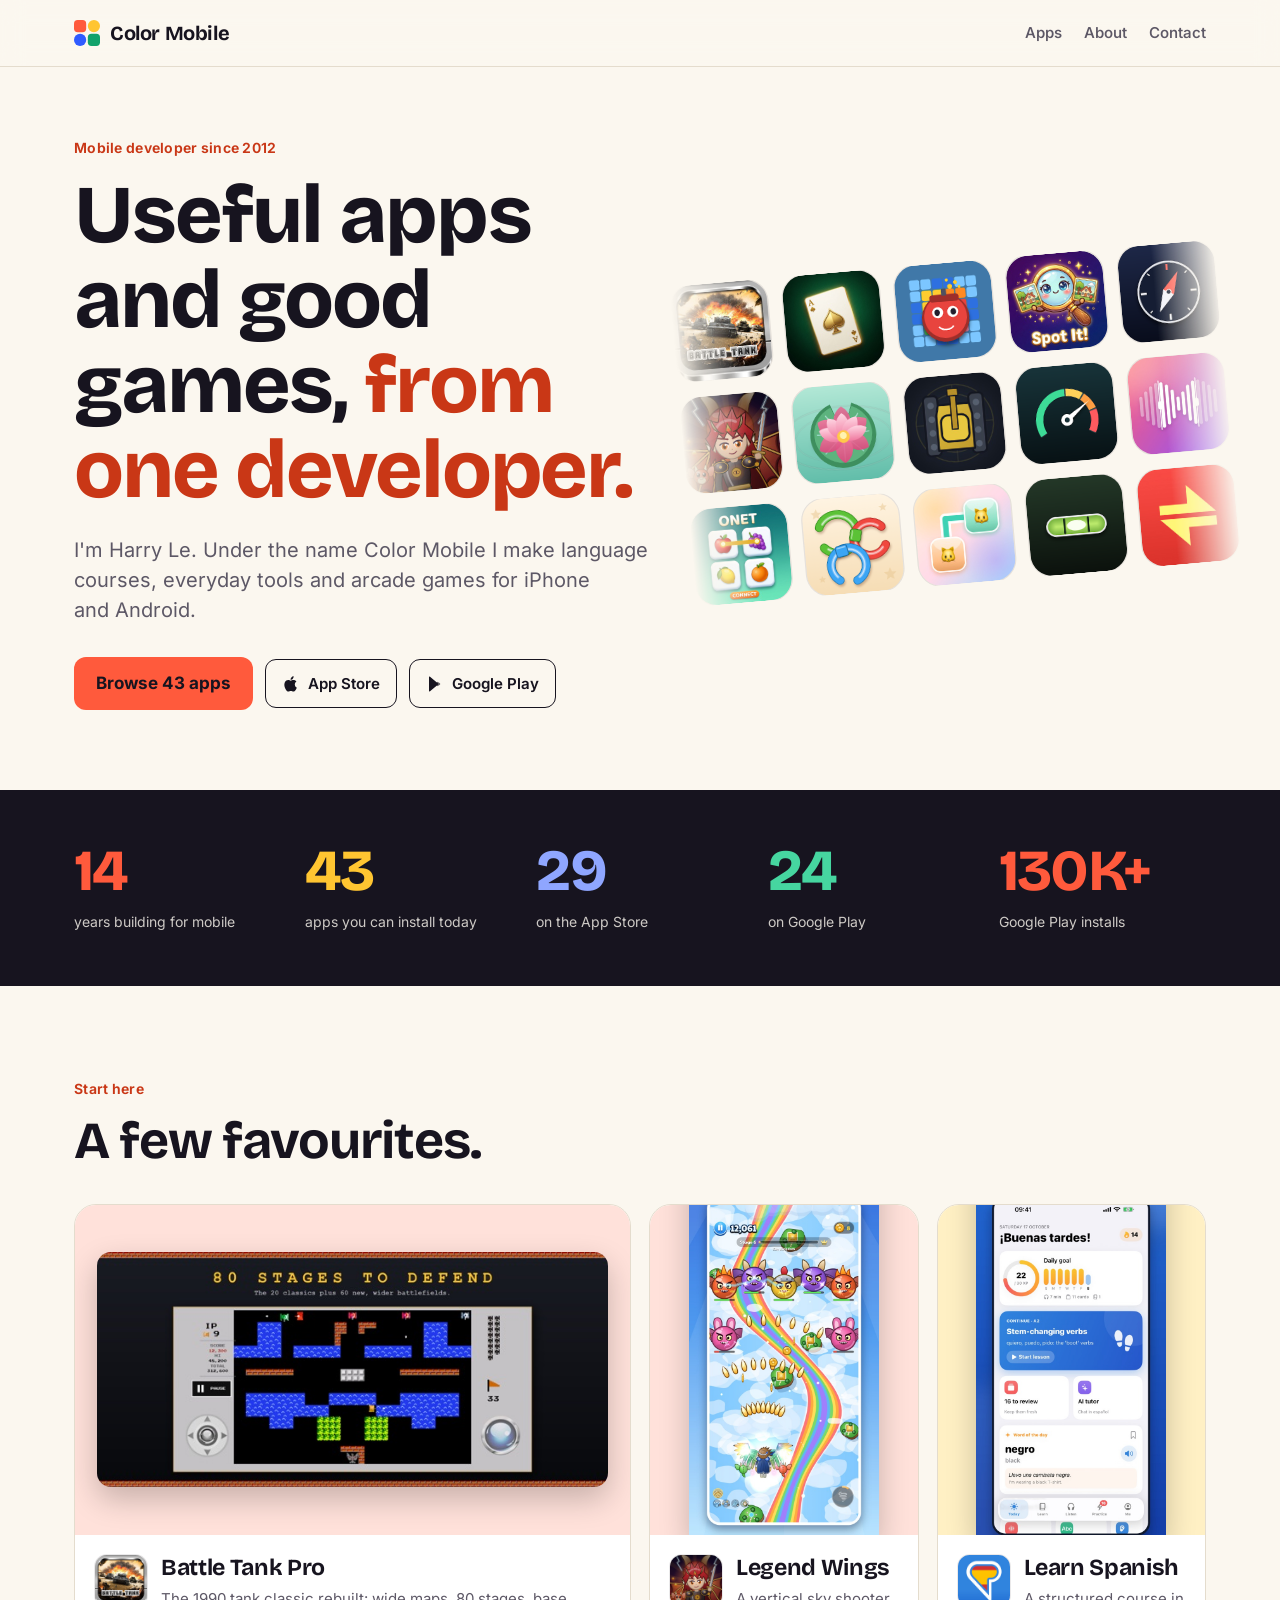
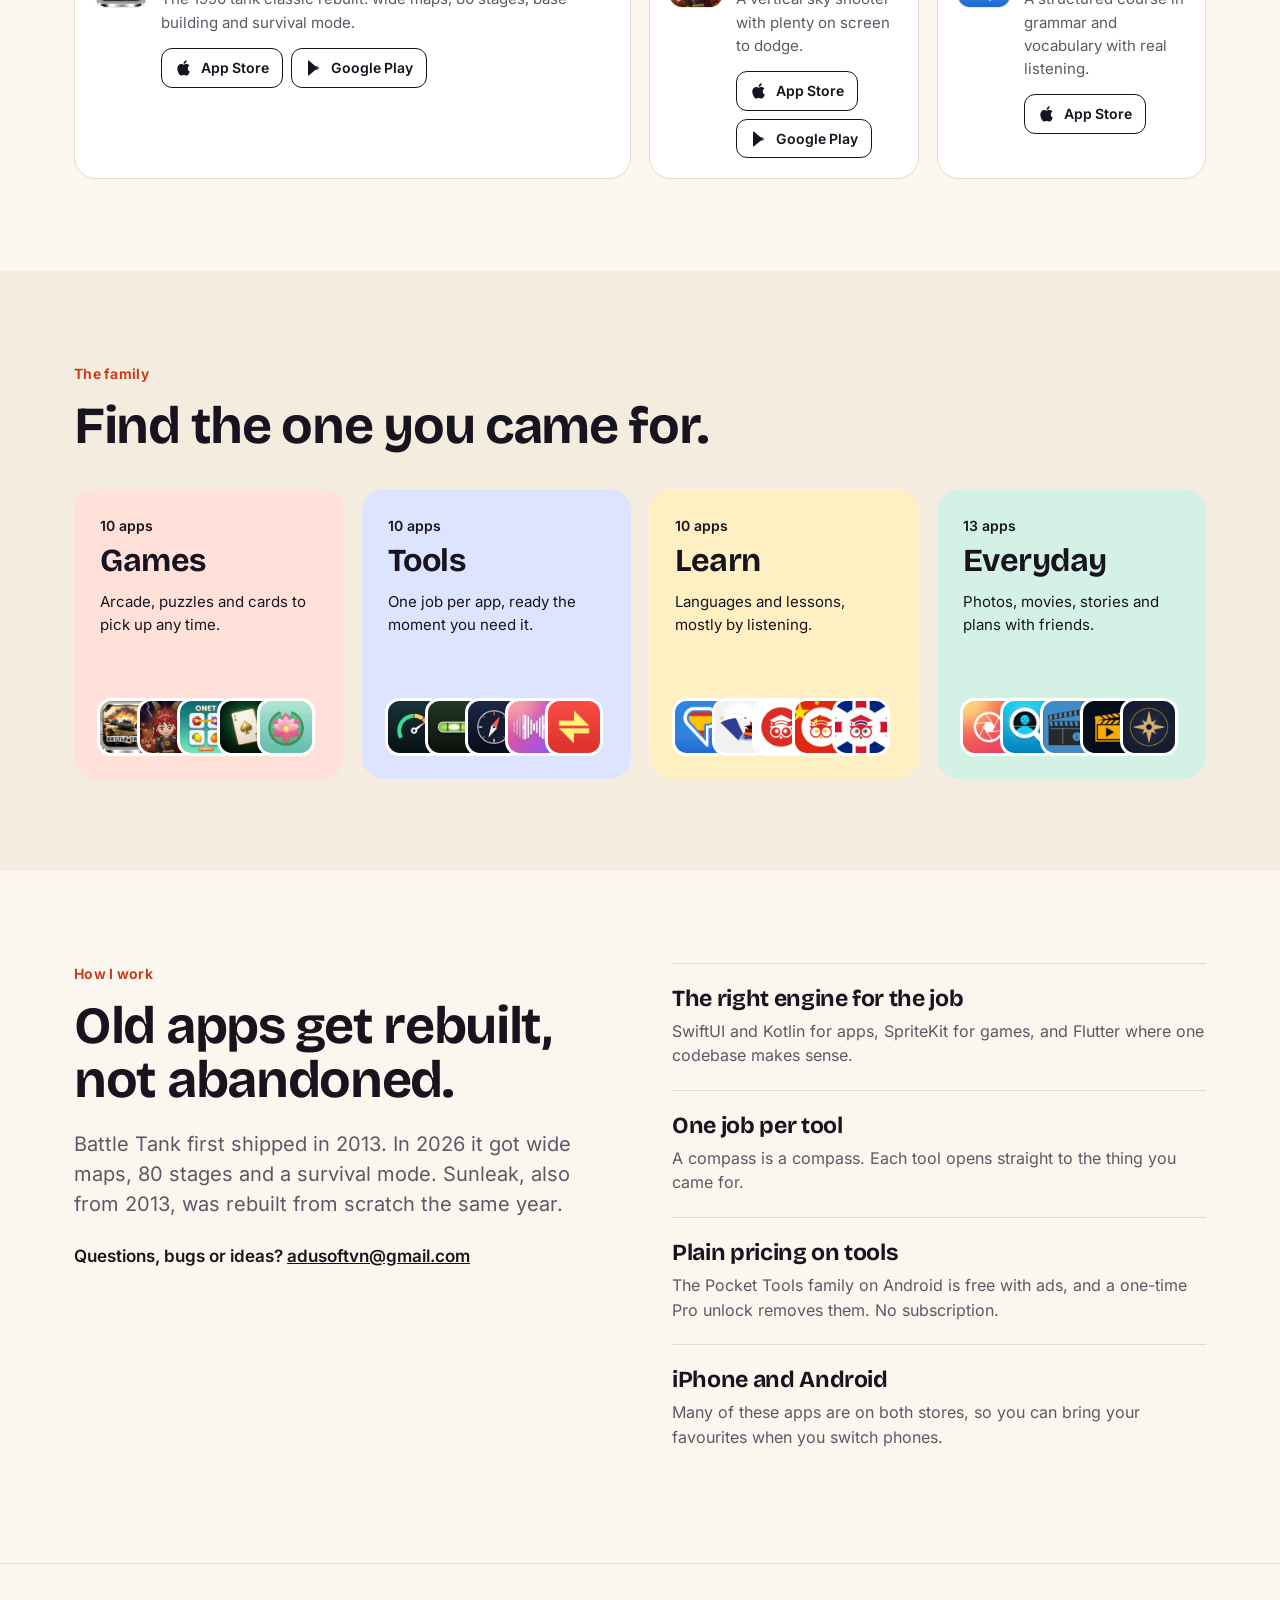
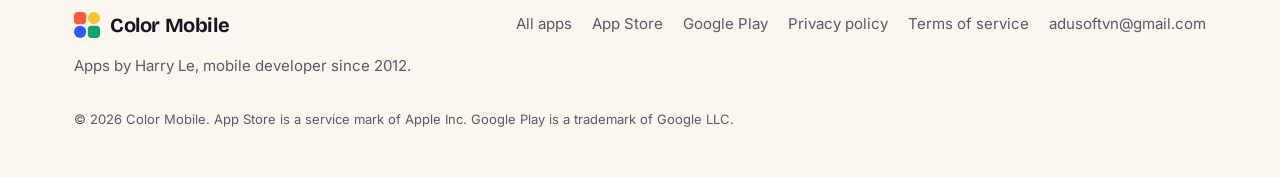
==== commit 37448c8c: "Publish site" ====
--- a/index.html
+++ b/index.html
@@ -54,7 +54,7 @@
 </main>
 <footer><div class="wrap foot">
 <div><a class="brand" href="index.html"><svg class="logo" viewBox="0 0 32 32" aria-hidden="true"><rect width="15" height="15" rx="4.5" fill="#ff5a3c"/><rect x="17" width="15" height="15" rx="7.5" fill="#ffc531"/><rect y="17" width="15" height="15" rx="7.5" fill="#2f5bff"/><rect x="17" y="17" width="15" height="15" rx="4.5" fill="#12a26b"/></svg><span>Color Mobile</span></a><p>Apps by Harry Le, mobile developer since 2012.</p></div>
-<div class="links"><a href="apps.html">All apps</a><a href="https://apps.apple.com/developer/id672121512" rel="noopener">App Store</a><a href="https://play.google.com/store/apps/dev?id=5718060259290948522" rel="noopener">Google Play</a><a href="privacy-policy.html">Privacy policy</a><a href="mailto:adusoftvn@gmail.com">adusoftvn@gmail.com</a></div>
+<div class="links"><a href="apps.html">All apps</a><a href="https://apps.apple.com/developer/id672121512" rel="noopener">App Store</a><a href="https://play.google.com/store/apps/dev?id=5718060259290948522" rel="noopener">Google Play</a><a href="privacy-policy.html">Privacy policy</a><a href="terms-of-service.html">Terms of service</a><a href="mailto:adusoftvn@gmail.com">adusoftvn@gmail.com</a></div>
 <p class="legal">© 2026 Color Mobile. App Store is a service mark of Apple Inc. Google Play is a trademark of Google LLC.</p>
 </div></footer>
 <script src="main.js" defer></script>
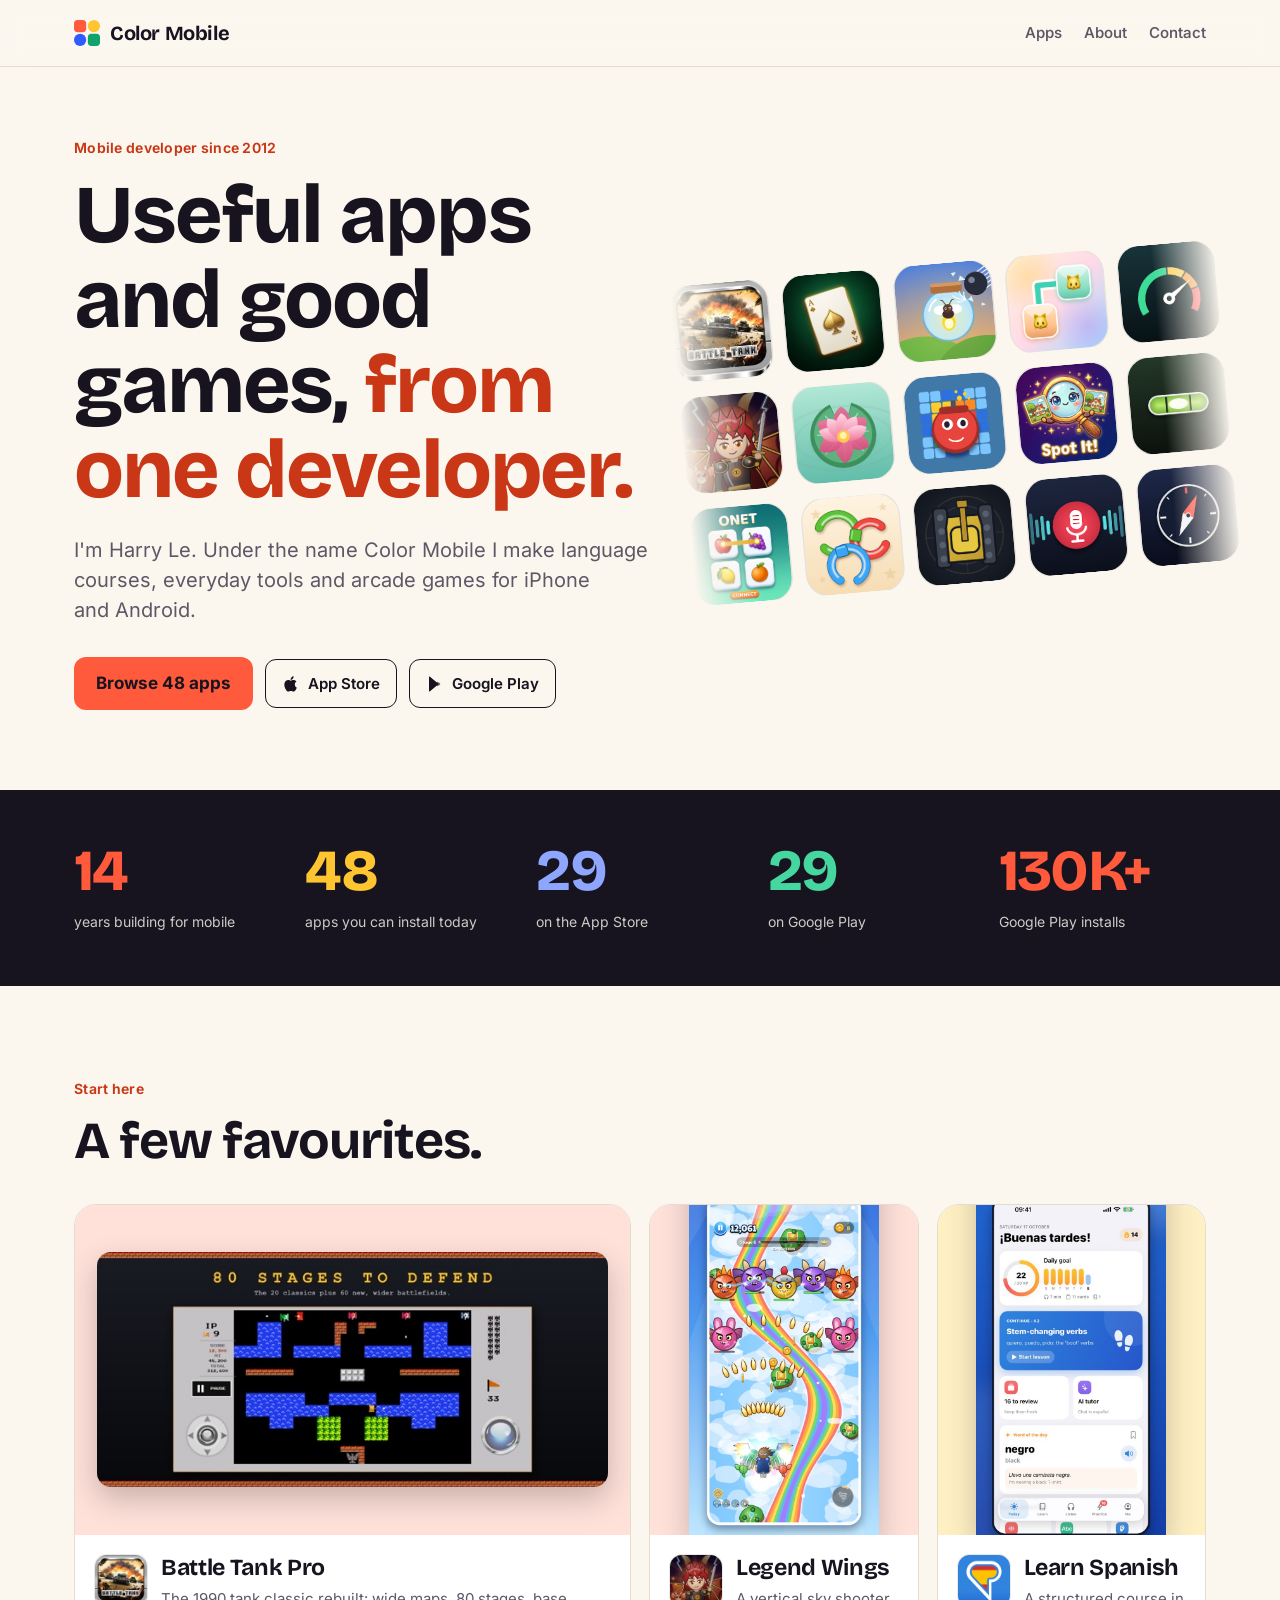
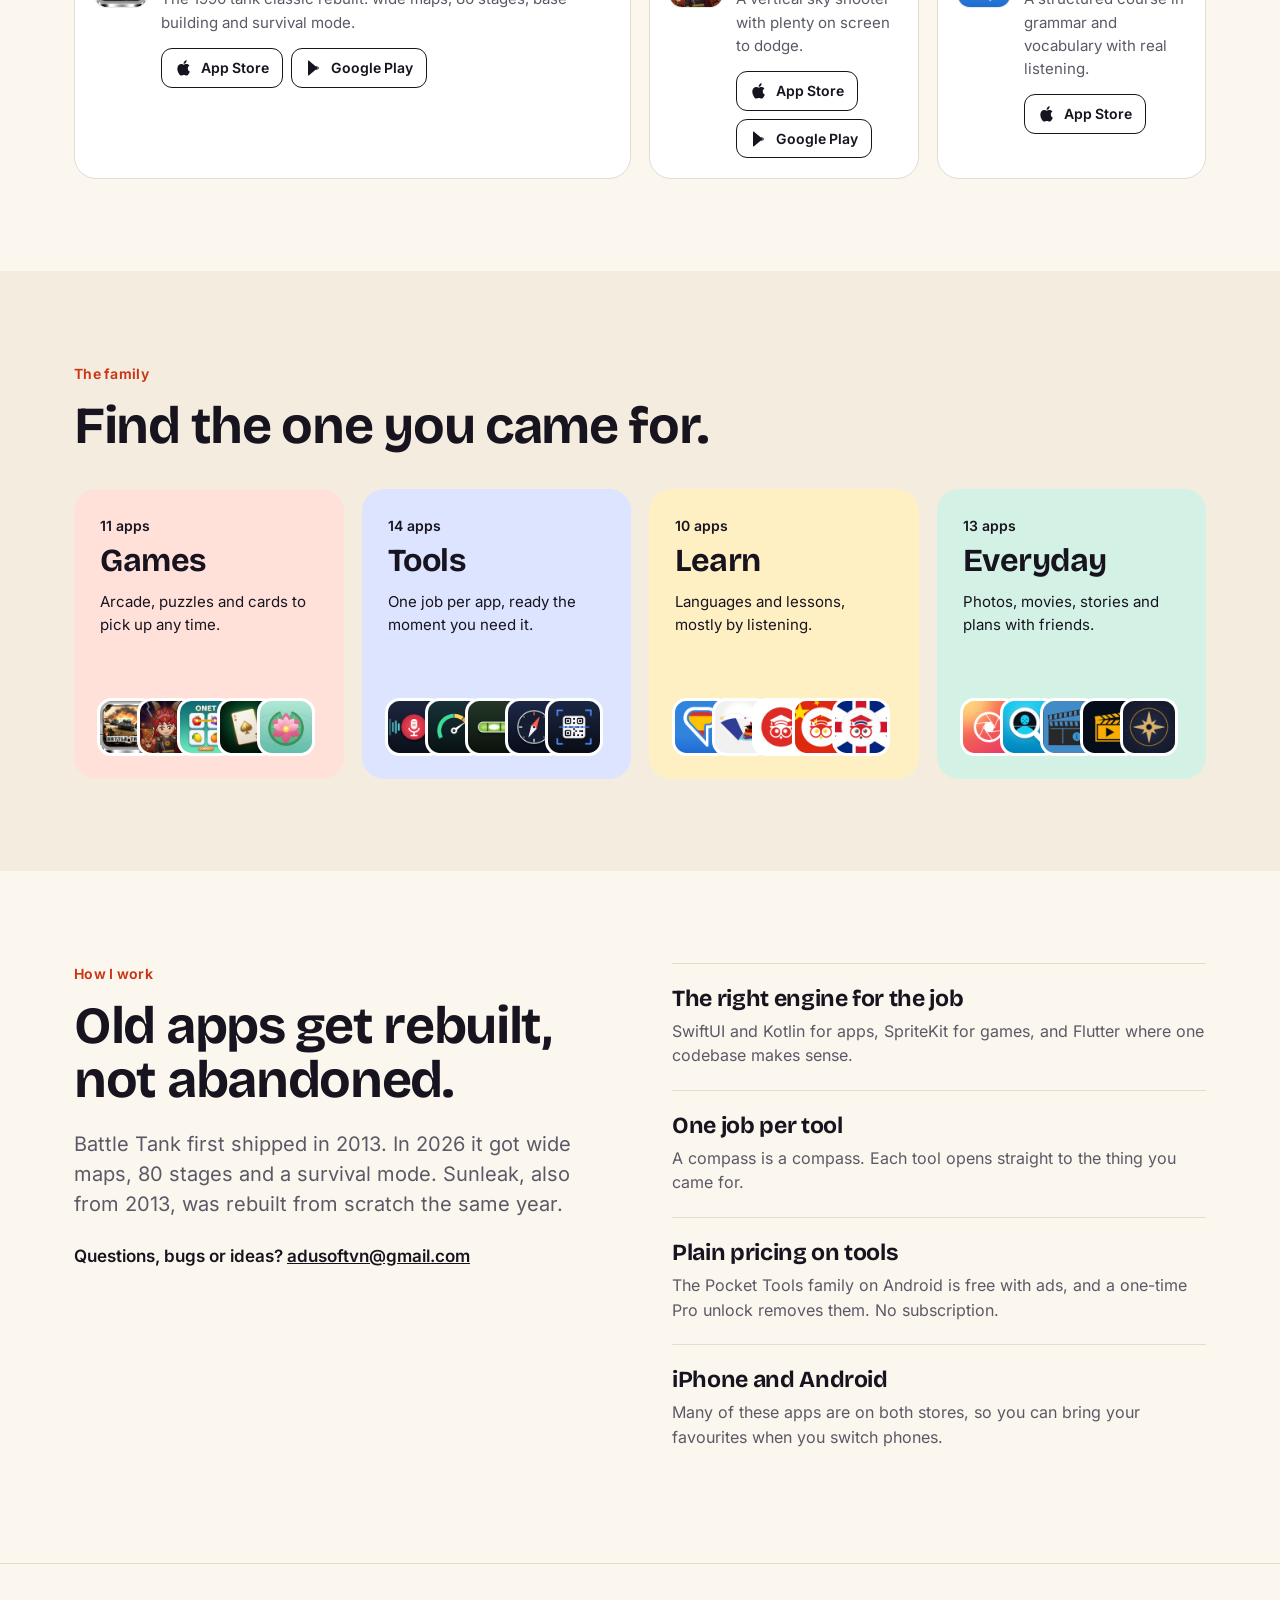
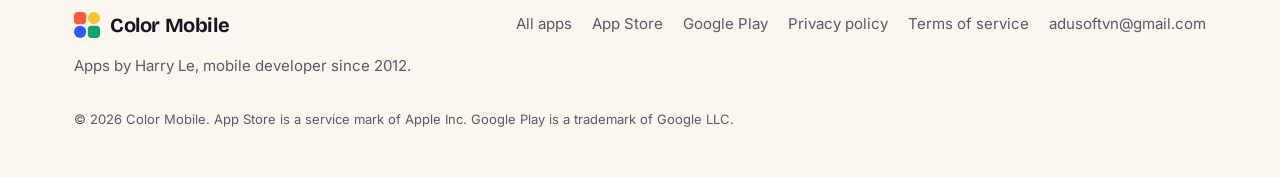
==== commit 916bb9ef: "Publish site" ====
--- a/index.html
+++ b/index.html
@@ -31,15 +31,15 @@
 <div><p class="eyebrow">Mobile developer since 2012</p>
 <h1>Useful apps and good games, <em>from one developer.</em></h1>
 <p class="lead">I'm Harry Le. Under the name Color Mobile I make language courses, everyday tools and arcade games for iPhone and Android.</p>
-<div class="cta"><a class="btn" href="apps.html">Browse 43 apps</a><a class="store big" href="https://apps.apple.com/developer/id672121512" rel="noopener"><svg viewBox="0 0 24 24" aria-hidden="true"><path d="M17.05 12.54c-.03-2.6 2.12-3.85 2.22-3.91-1.21-1.77-3.09-2.01-3.76-2.04-1.6-.16-3.12.94-3.93.94-.81 0-2.06-.92-3.39-.89-1.74.03-3.35 1.01-4.25 2.57-1.81 3.14-.46 7.79 1.3 10.34.86 1.25 1.89 2.65 3.24 2.6 1.3-.05 1.79-.84 3.36-.84 1.57 0 2.01.84 3.39.81 1.4-.02 2.28-1.27 3.14-2.53.99-1.45 1.4-2.85 1.42-2.92-.03-.01-2.71-1.04-2.74-4.13zM14.47 4.9c.72-.87 1.2-2.08 1.07-3.29-1.03.04-2.28.69-3.02 1.56-.66.77-1.24 2-1.09 3.18 1.15.09 2.32-.58 3.04-1.45z"/></svg><span>App Store</span></a><a class="store big" href="https://play.google.com/store/apps/dev?id=5718060259290948522" rel="noopener"><svg viewBox="0 0 24 24" aria-hidden="true"><path d="M4 2.6v18.8c0 .5.5.8 1 .6l10.7-9.1a1 1 0 0 0 0-1.8L5 2c-.5-.2-1 .1-1 .6z"/><path d="M15.2 9l2.9 1.6c1.2.7 1.2 2.1 0 2.8L15.2 15 12.4 12z" opacity=".65"/></svg><span>Google Play</span></a></div></div>
-<div class="wall" aria-hidden="true"><div class="row r0"><div class="track"><a href="apps.html#battle-tank" title="Battle Tank Pro" tabindex="-1"><img class="icon" src="icons/battle-tank.jpg" alt="" width="72" height="72"></a><a href="apps.html#solitaire" title="Solitaire Collection" tabindex="-1"><img class="icon" src="icons/solitaire.jpg" alt="" width="72" height="72"></a><a href="apps.html#mural-bots" title="Mural Bots" tabindex="-1"><img class="icon" src="icons/mural-bots.png" alt="" width="72" height="72"></a><a href="apps.html#find-spot-it" title="Find Spot It" tabindex="-1"><img class="icon" src="icons/find-spot-it.jpg" alt="" width="72" height="72"></a><a href="apps.html#compass" title="Compass" tabindex="-1"><img class="icon" src="icons/compass.png" alt="" width="72" height="72"></a><a href="apps.html#speedometer" title="GPS Speedometer" tabindex="-1"><img class="icon" src="icons/speedometer.jpg" alt="" width="72" height="72"></a><a href="apps.html#expiretrack" title="ExpireTrack" tabindex="-1"><img class="icon" src="icons/expiretrack.jpg" alt="" width="72" height="72"></a><a href="apps.html#learn-french" title="Learn French" tabindex="-1"><img class="icon" src="icons/learn-french.jpg" alt="" width="72" height="72"></a><a href="apps.html#learn-english" title="Learn English Podcasts" tabindex="-1"><img class="icon" src="icons/learn-english.jpg" alt="" width="72" height="72"></a><a href="apps.html#english-audiobooks" title="English with Audiobooks" tabindex="-1"><img class="icon" src="icons/english-audiobooks.png" alt="" width="72" height="72"></a><a href="apps.html#sunleak" title="Sunleak" tabindex="-1"><img class="icon" src="icons/sunleak.jpg" alt="" width="72" height="72"></a><a href="apps.html#movie-trailers" title="Movie Trailers" tabindex="-1"><img class="icon" src="icons/movie-trailers.jpg" alt="" width="72" height="72"></a><a href="apps.html#radiomap" title="RadioMap" tabindex="-1"><img class="icon" src="icons/radiomap.jpg" alt="" width="72" height="72"></a><a href="apps.html#soul-talks" title="Soul Talks" tabindex="-1"><img class="icon" src="icons/soul-talks.png" alt="" width="72" height="72"></a><a href="apps.html#audio-book" title="Audio Book Podcast" tabindex="-1"><img class="icon" src="icons/audio-book.jpg" alt="" width="72" height="72"></a><span aria-hidden="true" class="dupe"><a href="apps.html#battle-tank" title="Battle Tank Pro" tabindex="-1"><img class="icon" src="icons/battle-tank.jpg" alt="" width="72" height="72"></a><a href="apps.html#solitaire" title="Solitaire Collection" tabindex="-1"><img class="icon" src="icons/solitaire.jpg" alt="" width="72" height="72"></a><a href="apps.html#mural-bots" title="Mural Bots" tabindex="-1"><img class="icon" src="icons/mural-bots.png" alt="" width="72" height="72"></a><a href="apps.html#find-spot-it" title="Find Spot It" tabindex="-1"><img class="icon" src="icons/find-spot-it.jpg" alt="" width="72" height="72"></a><a href="apps.html#compass" title="Compass" tabindex="-1"><img class="icon" src="icons/compass.png" alt="" width="72" height="72"></a><a href="apps.html#speedometer" title="GPS Speedometer" tabindex="-1"><img class="icon" src="icons/speedometer.jpg" alt="" width="72" height="72"></a><a href="apps.html#expiretrack" title="ExpireTrack" tabindex="-1"><img class="icon" src="icons/expiretrack.jpg" alt="" width="72" height="72"></a><a href="apps.html#learn-french" title="Learn French" tabindex="-1"><img class="icon" src="icons/learn-french.jpg" alt="" width="72" height="72"></a><a href="apps.html#learn-english" title="Learn English Podcasts" tabindex="-1"><img class="icon" src="icons/learn-english.jpg" alt="" width="72" height="72"></a><a href="apps.html#english-audiobooks" title="English with Audiobooks" tabindex="-1"><img class="icon" src="icons/english-audiobooks.png" alt="" width="72" height="72"></a><a href="apps.html#sunleak" title="Sunleak" tabindex="-1"><img class="icon" src="icons/sunleak.jpg" alt="" width="72" height="72"></a><a href="apps.html#movie-trailers" title="Movie Trailers" tabindex="-1"><img class="icon" src="icons/movie-trailers.jpg" alt="" width="72" height="72"></a><a href="apps.html#radiomap" title="RadioMap" tabindex="-1"><img class="icon" src="icons/radiomap.jpg" alt="" width="72" height="72"></a><a href="apps.html#soul-talks" title="Soul Talks" tabindex="-1"><img class="icon" src="icons/soul-talks.png" alt="" width="72" height="72"></a><a href="apps.html#audio-book" title="Audio Book Podcast" tabindex="-1"><img class="icon" src="icons/audio-book.jpg" alt="" width="72" height="72"></a></span></div></div><div class="row r1"><div class="track"><a href="apps.html#legend-wings" title="Legend Wings" tabindex="-1"><img class="icon" src="icons/legend-wings.jpg" alt="" width="72" height="72"></a><a href="apps.html#lotus-logic" title="Lotus Logic" tabindex="-1"><img class="icon" src="icons/lotus-logic.png" alt="" width="72" height="72"></a><a href="apps.html#tank-strike" title="Tank Strike" tabindex="-1"><img class="icon" src="icons/tank-strike.jpg" alt="" width="72" height="72"></a><a href="apps.html#sound-meter" title="Sound Meter" tabindex="-1"><img class="icon" src="icons/sound-meter.png" alt="" width="72" height="72"></a><a href="apps.html#ringtone-maker" title="Ringtone Maker" tabindex="-1"><img class="icon" src="icons/ringtone-maker.jpg" alt="" width="72" height="72"></a><a href="apps.html#gps-record" title="GPS Record" tabindex="-1"><img class="icon" src="icons/gps-record.jpg" alt="" width="72" height="72"></a><a href="apps.html#app-lock" title="App Lock Pro" tabindex="-1"><img class="icon" src="icons/app-lock.png" alt="" width="72" height="72"></a><a href="apps.html#learn-japanese" title="Learn Japanese" tabindex="-1"><img class="icon" src="icons/learn-japanese.jpg" alt="" width="72" height="72"></a><a href="apps.html#ielts-english" title="IELTS &amp; TOEIC Podcasts" tabindex="-1"><img class="icon" src="icons/ielts-english.jpg" alt="" width="72" height="72"></a><a href="apps.html#kids-english" title="Kids English" tabindex="-1"><img class="icon" src="icons/kids-english.png" alt="" width="72" height="72"></a><a href="apps.html#face-detective" title="Face Detective" tabindex="-1"><img class="icon" src="icons/face-detective.jpg" alt="" width="72" height="72"></a><a href="apps.html#astroviet" title="AstroViet" tabindex="-1"><img class="icon" src="icons/astroviet.png" alt="" width="72" height="72"></a><a href="apps.html#global-calendar" title="Global Calendar" tabindex="-1"><img class="icon" src="icons/global-calendar.jpg" alt="" width="72" height="72"></a><a href="apps.html#american-stories" title="American Stories" tabindex="-1"><img class="icon" src="icons/american-stories.png" alt="" width="72" height="72"></a><span aria-hidden="true" class="dupe"><a href="apps.html#legend-wings" title="Legend Wings" tabindex="-1"><img class="icon" src="icons/legend-wings.jpg" alt="" width="72" height="72"></a><a href="apps.html#lotus-logic" title="Lotus Logic" tabindex="-1"><img class="icon" src="icons/lotus-logic.png" alt="" width="72" height="72"></a><a href="apps.html#tank-strike" title="Tank Strike" tabindex="-1"><img class="icon" src="icons/tank-strike.jpg" alt="" width="72" height="72"></a><a href="apps.html#sound-meter" title="Sound Meter" tabindex="-1"><img class="icon" src="icons/sound-meter.png" alt="" width="72" height="72"></a><a href="apps.html#ringtone-maker" title="Ringtone Maker" tabindex="-1"><img class="icon" src="icons/ringtone-maker.jpg" alt="" width="72" height="72"></a><a href="apps.html#gps-record" title="GPS Record" tabindex="-1"><img class="icon" src="icons/gps-record.jpg" alt="" width="72" height="72"></a><a href="apps.html#app-lock" title="App Lock Pro" tabindex="-1"><img class="icon" src="icons/app-lock.png" alt="" width="72" height="72"></a><a href="apps.html#learn-japanese" title="Learn Japanese" tabindex="-1"><img class="icon" src="icons/learn-japanese.jpg" alt="" width="72" height="72"></a><a href="apps.html#ielts-english" title="IELTS &amp; TOEIC Podcasts" tabindex="-1"><img class="icon" src="icons/ielts-english.jpg" alt="" width="72" height="72"></a><a href="apps.html#kids-english" title="Kids English" tabindex="-1"><img class="icon" src="icons/kids-english.png" alt="" width="72" height="72"></a><a href="apps.html#face-detective" title="Face Detective" tabindex="-1"><img class="icon" src="icons/face-detective.jpg" alt="" width="72" height="72"></a><a href="apps.html#astroviet" title="AstroViet" tabindex="-1"><img class="icon" src="icons/astroviet.png" alt="" width="72" height="72"></a><a href="apps.html#global-calendar" title="Global Calendar" tabindex="-1"><img class="icon" src="icons/global-calendar.jpg" alt="" width="72" height="72"></a><a href="apps.html#american-stories" title="American Stories" tabindex="-1"><img class="icon" src="icons/american-stories.png" alt="" width="72" height="72"></a></span></div></div><div class="row r2"><div class="track"><a href="apps.html#onet-connect" title="Onet Connect" tabindex="-1"><img class="icon" src="icons/onet-connect.jpg" alt="" width="72" height="72"></a><a href="apps.html#ring-twist" title="Ring Twist" tabindex="-1"><img class="icon" src="icons/ring-twist.png" alt="" width="72" height="72"></a><a href="apps.html#onet-animal" title="Onet Animal Connect" tabindex="-1"><img class="icon" src="icons/onet-animal.jpg" alt="" width="72" height="72"></a><a href="apps.html#bubble-level" title="Bubble Level" tabindex="-1"><img class="icon" src="icons/bubble-level.png" alt="" width="72" height="72"></a><a href="apps.html#all-currency" title="All Currency" tabindex="-1"><img class="icon" src="icons/all-currency.jpg" alt="" width="72" height="72"></a><a href="apps.html#weather-city" title="Weather City" tabindex="-1"><img class="icon" src="icons/weather-city.jpg" alt="" width="72" height="72"></a><a href="apps.html#learn-spanish" title="Learn Spanish" tabindex="-1"><img class="icon" src="icons/learn-spanish.jpg" alt="" width="72" height="72"></a><a href="apps.html#learn-chinese" title="Learn Chinese" tabindex="-1"><img class="icon" src="icons/learn-chinese.jpg" alt="" width="72" height="72"></a><a href="apps.html#daily-english" title="Daily English" tabindex="-1"><img class="icon" src="icons/daily-english.png" alt="" width="72" height="72"></a><a href="apps.html#be-lam-toan" title="Bé Làm Toán" tabindex="-1"><img class="icon" src="icons/be-lam-toan.jpg" alt="" width="72" height="72"></a><a href="apps.html#movie-diary" title="Movie Diary" tabindex="-1"><img class="icon" src="icons/movie-diary.jpg" alt="" width="72" height="72"></a><a href="apps.html#keo" title="KEO" tabindex="-1"><img class="icon" src="icons/keo.jpg" alt="" width="72" height="72"></a><a href="apps.html#talk-show-daily" title="Talk Show Daily" tabindex="-1"><img class="icon" src="icons/talk-show-daily.png" alt="" width="72" height="72"></a><a href="apps.html#china-history" title="China History Podcasts" tabindex="-1"><img class="icon" src="icons/china-history.jpg" alt="" width="72" height="72"></a><span aria-hidden="true" class="dupe"><a href="apps.html#onet-connect" title="Onet Connect" tabindex="-1"><img class="icon" src="icons/onet-connect.jpg" alt="" width="72" height="72"></a><a href="apps.html#ring-twist" title="Ring Twist" tabindex="-1"><img class="icon" src="icons/ring-twist.png" alt="" width="72" height="72"></a><a href="apps.html#onet-animal" title="Onet Animal Connect" tabindex="-1"><img class="icon" src="icons/onet-animal.jpg" alt="" width="72" height="72"></a><a href="apps.html#bubble-level" title="Bubble Level" tabindex="-1"><img class="icon" src="icons/bubble-level.png" alt="" width="72" height="72"></a><a href="apps.html#all-currency" title="All Currency" tabindex="-1"><img class="icon" src="icons/all-currency.jpg" alt="" width="72" height="72"></a><a href="apps.html#weather-city" title="Weather City" tabindex="-1"><img class="icon" src="icons/weather-city.jpg" alt="" width="72" height="72"></a><a href="apps.html#learn-spanish" title="Learn Spanish" tabindex="-1"><img class="icon" src="icons/learn-spanish.jpg" alt="" width="72" height="72"></a><a href="apps.html#learn-chinese" title="Learn Chinese" tabindex="-1"><img class="icon" src="icons/learn-chinese.jpg" alt="" width="72" height="72"></a><a href="apps.html#daily-english" title="Daily English" tabindex="-1"><img class="icon" src="icons/daily-english.png" alt="" width="72" height="72"></a><a href="apps.html#be-lam-toan" title="Bé Làm Toán" tabindex="-1"><img class="icon" src="icons/be-lam-toan.jpg" alt="" width="72" height="72"></a><a href="apps.html#movie-diary" title="Movie Diary" tabindex="-1"><img class="icon" src="icons/movie-diary.jpg" alt="" width="72" height="72"></a><a href="apps.html#keo" title="KEO" tabindex="-1"><img class="icon" src="icons/keo.jpg" alt="" width="72" height="72"></a><a href="apps.html#talk-show-daily" title="Talk Show Daily" tabindex="-1"><img class="icon" src="icons/talk-show-daily.png" alt="" width="72" height="72"></a><a href="apps.html#china-history" title="China History Podcasts" tabindex="-1"><img class="icon" src="icons/china-history.jpg" alt="" width="72" height="72"></a></span></div></div></div>
+<div class="cta"><a class="btn" href="apps.html">Browse 48 apps</a><a class="store big" href="https://apps.apple.com/developer/id672121512" rel="noopener"><svg viewBox="0 0 24 24" aria-hidden="true"><path d="M17.05 12.54c-.03-2.6 2.12-3.85 2.22-3.91-1.21-1.77-3.09-2.01-3.76-2.04-1.6-.16-3.12.94-3.93.94-.81 0-2.06-.92-3.39-.89-1.74.03-3.35 1.01-4.25 2.57-1.81 3.14-.46 7.79 1.3 10.34.86 1.25 1.89 2.65 3.24 2.6 1.3-.05 1.79-.84 3.36-.84 1.57 0 2.01.84 3.39.81 1.4-.02 2.28-1.27 3.14-2.53.99-1.45 1.4-2.85 1.42-2.92-.03-.01-2.71-1.04-2.74-4.13zM14.47 4.9c.72-.87 1.2-2.08 1.07-3.29-1.03.04-2.28.69-3.02 1.56-.66.77-1.24 2-1.09 3.18 1.15.09 2.32-.58 3.04-1.45z"/></svg><span>App Store</span></a><a class="store big" href="https://play.google.com/store/apps/dev?id=5718060259290948522" rel="noopener"><svg viewBox="0 0 24 24" aria-hidden="true"><path d="M4 2.6v18.8c0 .5.5.8 1 .6l10.7-9.1a1 1 0 0 0 0-1.8L5 2c-.5-.2-1 .1-1 .6z"/><path d="M15.2 9l2.9 1.6c1.2.7 1.2 2.1 0 2.8L15.2 15 12.4 12z" opacity=".65"/></svg><span>Google Play</span></a></div></div>
+<div class="wall" aria-hidden="true"><div class="row r0"><div class="track"><a href="apps.html#battle-tank" title="Battle Tank Pro" tabindex="-1"><img class="icon" src="icons/battle-tank.jpg" alt="" width="72" height="72"></a><a href="apps.html#solitaire" title="Solitaire Collection" tabindex="-1"><img class="icon" src="icons/solitaire.jpg" alt="" width="72" height="72"></a><a href="apps.html#topple-keep" title="Topple Keep" tabindex="-1"><img class="icon" src="icons/topple-keep.png" alt="" width="72" height="72"></a><a href="apps.html#onet-animal" title="Onet Animal Connect" tabindex="-1"><img class="icon" src="icons/onet-animal.jpg" alt="" width="72" height="72"></a><a href="apps.html#sound-meter" title="Sound Meter" tabindex="-1"><img class="icon" src="icons/sound-meter.png" alt="" width="72" height="72"></a><a href="apps.html#qr-scanner" title="QR Scanner" tabindex="-1"><img class="icon" src="icons/qr-scanner.png" alt="" width="72" height="72"></a><a href="apps.html#ringtone-maker" title="Ringtone Maker" tabindex="-1"><img class="icon" src="icons/ringtone-maker.jpg" alt="" width="72" height="72"></a><a href="apps.html#gps-record" title="GPS Record" tabindex="-1"><img class="icon" src="icons/gps-record.jpg" alt="" width="72" height="72"></a><a href="apps.html#app-lock" title="App Lock Pro" tabindex="-1"><img class="icon" src="icons/app-lock.png" alt="" width="72" height="72"></a><a href="apps.html#learn-japanese" title="Learn Japanese" tabindex="-1"><img class="icon" src="icons/learn-japanese.jpg" alt="" width="72" height="72"></a><a href="apps.html#ielts-english" title="IELTS &amp; TOEIC Podcasts" tabindex="-1"><img class="icon" src="icons/ielts-english.jpg" alt="" width="72" height="72"></a><a href="apps.html#kids-english" title="Kids English" tabindex="-1"><img class="icon" src="icons/kids-english.png" alt="" width="72" height="72"></a><a href="apps.html#face-detective" title="Face Detective" tabindex="-1"><img class="icon" src="icons/face-detective.jpg" alt="" width="72" height="72"></a><a href="apps.html#astroviet" title="AstroViet" tabindex="-1"><img class="icon" src="icons/astroviet.png" alt="" width="72" height="72"></a><a href="apps.html#global-calendar" title="Global Calendar" tabindex="-1"><img class="icon" src="icons/global-calendar.jpg" alt="" width="72" height="72"></a><a href="apps.html#american-stories" title="American Stories" tabindex="-1"><img class="icon" src="icons/american-stories.png" alt="" width="72" height="72"></a><span aria-hidden="true" class="dupe"><a href="apps.html#battle-tank" title="Battle Tank Pro" tabindex="-1"><img class="icon" src="icons/battle-tank.jpg" alt="" width="72" height="72"></a><a href="apps.html#solitaire" title="Solitaire Collection" tabindex="-1"><img class="icon" src="icons/solitaire.jpg" alt="" width="72" height="72"></a><a href="apps.html#topple-keep" title="Topple Keep" tabindex="-1"><img class="icon" src="icons/topple-keep.png" alt="" width="72" height="72"></a><a href="apps.html#onet-animal" title="Onet Animal Connect" tabindex="-1"><img class="icon" src="icons/onet-animal.jpg" alt="" width="72" height="72"></a><a href="apps.html#sound-meter" title="Sound Meter" tabindex="-1"><img class="icon" src="icons/sound-meter.png" alt="" width="72" height="72"></a><a href="apps.html#qr-scanner" title="QR Scanner" tabindex="-1"><img class="icon" src="icons/qr-scanner.png" alt="" width="72" height="72"></a><a href="apps.html#ringtone-maker" title="Ringtone Maker" tabindex="-1"><img class="icon" src="icons/ringtone-maker.jpg" alt="" width="72" height="72"></a><a href="apps.html#gps-record" title="GPS Record" tabindex="-1"><img class="icon" src="icons/gps-record.jpg" alt="" width="72" height="72"></a><a href="apps.html#app-lock" title="App Lock Pro" tabindex="-1"><img class="icon" src="icons/app-lock.png" alt="" width="72" height="72"></a><a href="apps.html#learn-japanese" title="Learn Japanese" tabindex="-1"><img class="icon" src="icons/learn-japanese.jpg" alt="" width="72" height="72"></a><a href="apps.html#ielts-english" title="IELTS &amp; TOEIC Podcasts" tabindex="-1"><img class="icon" src="icons/ielts-english.jpg" alt="" width="72" height="72"></a><a href="apps.html#kids-english" title="Kids English" tabindex="-1"><img class="icon" src="icons/kids-english.png" alt="" width="72" height="72"></a><a href="apps.html#face-detective" title="Face Detective" tabindex="-1"><img class="icon" src="icons/face-detective.jpg" alt="" width="72" height="72"></a><a href="apps.html#astroviet" title="AstroViet" tabindex="-1"><img class="icon" src="icons/astroviet.png" alt="" width="72" height="72"></a><a href="apps.html#global-calendar" title="Global Calendar" tabindex="-1"><img class="icon" src="icons/global-calendar.jpg" alt="" width="72" height="72"></a><a href="apps.html#american-stories" title="American Stories" tabindex="-1"><img class="icon" src="icons/american-stories.png" alt="" width="72" height="72"></a></span></div></div><div class="row r1"><div class="track"><a href="apps.html#legend-wings" title="Legend Wings" tabindex="-1"><img class="icon" src="icons/legend-wings.jpg" alt="" width="72" height="72"></a><a href="apps.html#lotus-logic" title="Lotus Logic" tabindex="-1"><img class="icon" src="icons/lotus-logic.png" alt="" width="72" height="72"></a><a href="apps.html#mural-bots" title="Mural Bots" tabindex="-1"><img class="icon" src="icons/mural-bots.png" alt="" width="72" height="72"></a><a href="apps.html#find-spot-it" title="Find Spot It" tabindex="-1"><img class="icon" src="icons/find-spot-it.jpg" alt="" width="72" height="72"></a><a href="apps.html#bubble-level" title="Bubble Level" tabindex="-1"><img class="icon" src="icons/bubble-level.png" alt="" width="72" height="72"></a><a href="apps.html#unit-converter" title="Unit Converter" tabindex="-1"><img class="icon" src="icons/unit-converter.png" alt="" width="72" height="72"></a><a href="apps.html#all-currency" title="All Currency" tabindex="-1"><img class="icon" src="icons/all-currency.jpg" alt="" width="72" height="72"></a><a href="apps.html#weather-city" title="Weather City" tabindex="-1"><img class="icon" src="icons/weather-city.jpg" alt="" width="72" height="72"></a><a href="apps.html#learn-spanish" title="Learn Spanish" tabindex="-1"><img class="icon" src="icons/learn-spanish.jpg" alt="" width="72" height="72"></a><a href="apps.html#learn-chinese" title="Learn Chinese" tabindex="-1"><img class="icon" src="icons/learn-chinese.jpg" alt="" width="72" height="72"></a><a href="apps.html#daily-english" title="Daily English" tabindex="-1"><img class="icon" src="icons/daily-english.png" alt="" width="72" height="72"></a><a href="apps.html#be-lam-toan" title="Bé Làm Toán" tabindex="-1"><img class="icon" src="icons/be-lam-toan.jpg" alt="" width="72" height="72"></a><a href="apps.html#movie-diary" title="Movie Diary" tabindex="-1"><img class="icon" src="icons/movie-diary.jpg" alt="" width="72" height="72"></a><a href="apps.html#keo" title="KEO" tabindex="-1"><img class="icon" src="icons/keo.jpg" alt="" width="72" height="72"></a><a href="apps.html#talk-show-daily" title="Talk Show Daily" tabindex="-1"><img class="icon" src="icons/talk-show-daily.png" alt="" width="72" height="72"></a><a href="apps.html#china-history" title="China History Podcasts" tabindex="-1"><img class="icon" src="icons/china-history.jpg" alt="" width="72" height="72"></a><span aria-hidden="true" class="dupe"><a href="apps.html#legend-wings" title="Legend Wings" tabindex="-1"><img class="icon" src="icons/legend-wings.jpg" alt="" width="72" height="72"></a><a href="apps.html#lotus-logic" title="Lotus Logic" tabindex="-1"><img class="icon" src="icons/lotus-logic.png" alt="" width="72" height="72"></a><a href="apps.html#mural-bots" title="Mural Bots" tabindex="-1"><img class="icon" src="icons/mural-bots.png" alt="" width="72" height="72"></a><a href="apps.html#find-spot-it" title="Find Spot It" tabindex="-1"><img class="icon" src="icons/find-spot-it.jpg" alt="" width="72" height="72"></a><a href="apps.html#bubble-level" title="Bubble Level" tabindex="-1"><img class="icon" src="icons/bubble-level.png" alt="" width="72" height="72"></a><a href="apps.html#unit-converter" title="Unit Converter" tabindex="-1"><img class="icon" src="icons/unit-converter.png" alt="" width="72" height="72"></a><a href="apps.html#all-currency" title="All Currency" tabindex="-1"><img class="icon" src="icons/all-currency.jpg" alt="" width="72" height="72"></a><a href="apps.html#weather-city" title="Weather City" tabindex="-1"><img class="icon" src="icons/weather-city.jpg" alt="" width="72" height="72"></a><a href="apps.html#learn-spanish" title="Learn Spanish" tabindex="-1"><img class="icon" src="icons/learn-spanish.jpg" alt="" width="72" height="72"></a><a href="apps.html#learn-chinese" title="Learn Chinese" tabindex="-1"><img class="icon" src="icons/learn-chinese.jpg" alt="" width="72" height="72"></a><a href="apps.html#daily-english" title="Daily English" tabindex="-1"><img class="icon" src="icons/daily-english.png" alt="" width="72" height="72"></a><a href="apps.html#be-lam-toan" title="Bé Làm Toán" tabindex="-1"><img class="icon" src="icons/be-lam-toan.jpg" alt="" width="72" height="72"></a><a href="apps.html#movie-diary" title="Movie Diary" tabindex="-1"><img class="icon" src="icons/movie-diary.jpg" alt="" width="72" height="72"></a><a href="apps.html#keo" title="KEO" tabindex="-1"><img class="icon" src="icons/keo.jpg" alt="" width="72" height="72"></a><a href="apps.html#talk-show-daily" title="Talk Show Daily" tabindex="-1"><img class="icon" src="icons/talk-show-daily.png" alt="" width="72" height="72"></a><a href="apps.html#china-history" title="China History Podcasts" tabindex="-1"><img class="icon" src="icons/china-history.jpg" alt="" width="72" height="72"></a></span></div></div><div class="row r2"><div class="track"><a href="apps.html#onet-connect" title="Onet Connect" tabindex="-1"><img class="icon" src="icons/onet-connect.jpg" alt="" width="72" height="72"></a><a href="apps.html#ring-twist" title="Ring Twist" tabindex="-1"><img class="icon" src="icons/ring-twist.png" alt="" width="72" height="72"></a><a href="apps.html#tank-strike" title="Tank Strike" tabindex="-1"><img class="icon" src="icons/tank-strike.jpg" alt="" width="72" height="72"></a><a href="apps.html#voice-recorder" title="Voice Recorder" tabindex="-1"><img class="icon" src="icons/voice-recorder.png" alt="" width="72" height="72"></a><a href="apps.html#compass" title="Compass" tabindex="-1"><img class="icon" src="icons/compass.png" alt="" width="72" height="72"></a><a href="apps.html#doc-scanner" title="Doc Scanner" tabindex="-1"><img class="icon" src="icons/doc-scanner.png" alt="" width="72" height="72"></a><a href="apps.html#speedometer" title="GPS Speedometer" tabindex="-1"><img class="icon" src="icons/speedometer.jpg" alt="" width="72" height="72"></a><a href="apps.html#expiretrack" title="ExpireTrack" tabindex="-1"><img class="icon" src="icons/expiretrack.jpg" alt="" width="72" height="72"></a><a href="apps.html#learn-french" title="Learn French" tabindex="-1"><img class="icon" src="icons/learn-french.jpg" alt="" width="72" height="72"></a><a href="apps.html#learn-english" title="Learn English Podcasts" tabindex="-1"><img class="icon" src="icons/learn-english.jpg" alt="" width="72" height="72"></a><a href="apps.html#english-audiobooks" title="English with Audiobooks" tabindex="-1"><img class="icon" src="icons/english-audiobooks.png" alt="" width="72" height="72"></a><a href="apps.html#sunleak" title="Sunleak" tabindex="-1"><img class="icon" src="icons/sunleak.jpg" alt="" width="72" height="72"></a><a href="apps.html#movie-trailers" title="Movie Trailers" tabindex="-1"><img class="icon" src="icons/movie-trailers.jpg" alt="" width="72" height="72"></a><a href="apps.html#radiomap" title="RadioMap" tabindex="-1"><img class="icon" src="icons/radiomap.jpg" alt="" width="72" height="72"></a><a href="apps.html#soul-talks" title="Soul Talks" tabindex="-1"><img class="icon" src="icons/soul-talks.png" alt="" width="72" height="72"></a><a href="apps.html#audio-book" title="Audio Book Podcast" tabindex="-1"><img class="icon" src="icons/audio-book.jpg" alt="" width="72" height="72"></a><span aria-hidden="true" class="dupe"><a href="apps.html#onet-connect" title="Onet Connect" tabindex="-1"><img class="icon" src="icons/onet-connect.jpg" alt="" width="72" height="72"></a><a href="apps.html#ring-twist" title="Ring Twist" tabindex="-1"><img class="icon" src="icons/ring-twist.png" alt="" width="72" height="72"></a><a href="apps.html#tank-strike" title="Tank Strike" tabindex="-1"><img class="icon" src="icons/tank-strike.jpg" alt="" width="72" height="72"></a><a href="apps.html#voice-recorder" title="Voice Recorder" tabindex="-1"><img class="icon" src="icons/voice-recorder.png" alt="" width="72" height="72"></a><a href="apps.html#compass" title="Compass" tabindex="-1"><img class="icon" src="icons/compass.png" alt="" width="72" height="72"></a><a href="apps.html#doc-scanner" title="Doc Scanner" tabindex="-1"><img class="icon" src="icons/doc-scanner.png" alt="" width="72" height="72"></a><a href="apps.html#speedometer" title="GPS Speedometer" tabindex="-1"><img class="icon" src="icons/speedometer.jpg" alt="" width="72" height="72"></a><a href="apps.html#expiretrack" title="ExpireTrack" tabindex="-1"><img class="icon" src="icons/expiretrack.jpg" alt="" width="72" height="72"></a><a href="apps.html#learn-french" title="Learn French" tabindex="-1"><img class="icon" src="icons/learn-french.jpg" alt="" width="72" height="72"></a><a href="apps.html#learn-english" title="Learn English Podcasts" tabindex="-1"><img class="icon" src="icons/learn-english.jpg" alt="" width="72" height="72"></a><a href="apps.html#english-audiobooks" title="English with Audiobooks" tabindex="-1"><img class="icon" src="icons/english-audiobooks.png" alt="" width="72" height="72"></a><a href="apps.html#sunleak" title="Sunleak" tabindex="-1"><img class="icon" src="icons/sunleak.jpg" alt="" width="72" height="72"></a><a href="apps.html#movie-trailers" title="Movie Trailers" tabindex="-1"><img class="icon" src="icons/movie-trailers.jpg" alt="" width="72" height="72"></a><a href="apps.html#radiomap" title="RadioMap" tabindex="-1"><img class="icon" src="icons/radiomap.jpg" alt="" width="72" height="72"></a><a href="apps.html#soul-talks" title="Soul Talks" tabindex="-1"><img class="icon" src="icons/soul-talks.png" alt="" width="72" height="72"></a><a href="apps.html#audio-book" title="Audio Book Podcast" tabindex="-1"><img class="icon" src="icons/audio-book.jpg" alt="" width="72" height="72"></a></span></div></div></div>
 </div></section>
-<section class="numbers"><div class="wrap stats"><div class="stat"><b>14</b><span>years building for mobile</span></div><div class="stat"><b>43</b><span>apps you can install today</span></div><div class="stat"><b>29</b><span>on the App Store</span></div><div class="stat"><b>24</b><span>on Google Play</span></div><div class="stat"><b>130K+</b><span>Google Play installs</span></div></div></section>
+<section class="numbers"><div class="wrap stats"><div class="stat"><b>14</b><span>years building for mobile</span></div><div class="stat"><b>48</b><span>apps you can install today</span></div><div class="stat"><b>29</b><span>on the App Store</span></div><div class="stat"><b>29</b><span>on Google Play</span></div><div class="stat"><b>130K+</b><span>Google Play installs</span></div></div></section>
 <section><div class="wrap"><p class="eyebrow">Start here</p><h2>A few favourites.</h2><div class="feats"><article class="feat f-games wide"><div class="shot"><img src="shots/battle-tank.jpg" alt="Battle Tank Pro screenshot" loading="lazy"></div>
 <div class="meta"><img class="icon" src="icons/battle-tank.jpg" alt="" width="64" height="64" loading="lazy"><div><h3>Battle Tank Pro</h3><p>The 1990 tank classic rebuilt: wide maps, 80 stages, base building and survival mode.</p><div class="stores"><a class="store" href="https://apps.apple.com/app/id725233886" rel="noopener" aria-label="Battle Tank Pro on the App Store"><svg viewBox="0 0 24 24" aria-hidden="true"><path d="M17.05 12.54c-.03-2.6 2.12-3.85 2.22-3.91-1.21-1.77-3.09-2.01-3.76-2.04-1.6-.16-3.12.94-3.93.94-.81 0-2.06-.92-3.39-.89-1.74.03-3.35 1.01-4.25 2.57-1.81 3.14-.46 7.79 1.3 10.34.86 1.25 1.89 2.65 3.24 2.6 1.3-.05 1.79-.84 3.36-.84 1.57 0 2.01.84 3.39.81 1.4-.02 2.28-1.27 3.14-2.53.99-1.45 1.4-2.85 1.42-2.92-.03-.01-2.71-1.04-2.74-4.13zM14.47 4.9c.72-.87 1.2-2.08 1.07-3.29-1.03.04-2.28.69-3.02 1.56-.66.77-1.24 2-1.09 3.18 1.15.09 2.32-.58 3.04-1.45z"/></svg><span>App Store</span></a><a class="store" href="https://play.google.com/store/apps/details?id=com.HarryLe.BattleTank" rel="noopener" aria-label="Battle Tank Pro on Google Play"><svg viewBox="0 0 24 24" aria-hidden="true"><path d="M4 2.6v18.8c0 .5.5.8 1 .6l10.7-9.1a1 1 0 0 0 0-1.8L5 2c-.5-.2-1 .1-1 .6z"/><path d="M15.2 9l2.9 1.6c1.2.7 1.2 2.1 0 2.8L15.2 15 12.4 12z" opacity=".65"/></svg><span>Google Play</span></a></div></div></div></article><article class="feat f-games"><div class="shot"><img src="shots/legend-wings.jpg" alt="Legend Wings screenshot" loading="lazy"></div>
 <div class="meta"><img class="icon" src="icons/legend-wings.jpg" alt="" width="64" height="64" loading="lazy"><div><h3>Legend Wings</h3><p>A vertical sky shooter with plenty on screen to dodge.</p><div class="stores"><a class="store" href="https://apps.apple.com/app/id1324405660" rel="noopener" aria-label="Legend Wings on the App Store"><svg viewBox="0 0 24 24" aria-hidden="true"><path d="M17.05 12.54c-.03-2.6 2.12-3.85 2.22-3.91-1.21-1.77-3.09-2.01-3.76-2.04-1.6-.16-3.12.94-3.93.94-.81 0-2.06-.92-3.39-.89-1.74.03-3.35 1.01-4.25 2.57-1.81 3.14-.46 7.79 1.3 10.34.86 1.25 1.89 2.65 3.24 2.6 1.3-.05 1.79-.84 3.36-.84 1.57 0 2.01.84 3.39.81 1.4-.02 2.28-1.27 3.14-2.53.99-1.45 1.4-2.85 1.42-2.92-.03-.01-2.71-1.04-2.74-4.13zM14.47 4.9c.72-.87 1.2-2.08 1.07-3.29-1.03.04-2.28.69-3.02 1.56-.66.77-1.24 2-1.09 3.18 1.15.09 2.32-.58 3.04-1.45z"/></svg><span>App Store</span></a><a class="store" href="https://play.google.com/store/apps/details?id=com.HarryLe.LegendWings" rel="noopener" aria-label="Legend Wings on Google Play"><svg viewBox="0 0 24 24" aria-hidden="true"><path d="M4 2.6v18.8c0 .5.5.8 1 .6l10.7-9.1a1 1 0 0 0 0-1.8L5 2c-.5-.2-1 .1-1 .6z"/><path d="M15.2 9l2.9 1.6c1.2.7 1.2 2.1 0 2.8L15.2 15 12.4 12z" opacity=".65"/></svg><span>Google Play</span></a></div></div></div></article><article class="feat f-learn"><div class="shot"><img src="shots/learn-spanish.jpg" alt="Learn Spanish screenshot" loading="lazy"></div>
 <div class="meta"><img class="icon" src="icons/learn-spanish.jpg" alt="" width="64" height="64" loading="lazy"><div><h3>Learn Spanish</h3><p>A structured course in grammar and vocabulary with real listening.</p><div class="stores"><a class="store" href="https://apps.apple.com/app/id1460481857" rel="noopener" aria-label="Learn Spanish on the App Store"><svg viewBox="0 0 24 24" aria-hidden="true"><path d="M17.05 12.54c-.03-2.6 2.12-3.85 2.22-3.91-1.21-1.77-3.09-2.01-3.76-2.04-1.6-.16-3.12.94-3.93.94-.81 0-2.06-.92-3.39-.89-1.74.03-3.35 1.01-4.25 2.57-1.81 3.14-.46 7.79 1.3 10.34.86 1.25 1.89 2.65 3.24 2.6 1.3-.05 1.79-.84 3.36-.84 1.57 0 2.01.84 3.39.81 1.4-.02 2.28-1.27 3.14-2.53.99-1.45 1.4-2.85 1.42-2.92-.03-.01-2.71-1.04-2.74-4.13zM14.47 4.9c.72-.87 1.2-2.08 1.07-3.29-1.03.04-2.28.69-3.02 1.56-.66.77-1.24 2-1.09 3.18 1.15.09 2.32-.58 3.04-1.45z"/></svg><span>App Store</span></a></div></div></div></article></div></div></section>
-<section class="tint"><div class="wrap"><p class="eyebrow">The family</p><h2>Find the one you came for.</h2><div class="fams"><a class="fam f-games" href="apps.html#games"><span class="count">10 apps</span><h3>Games</h3><p>Arcade, puzzles and cards to pick up any time.</p><div class="stack"><img class="icon" src="icons/battle-tank.jpg" alt="" width="52" height="52" loading="lazy"><img class="icon" src="icons/legend-wings.jpg" alt="" width="52" height="52" loading="lazy"><img class="icon" src="icons/onet-connect.jpg" alt="" width="52" height="52" loading="lazy"><img class="icon" src="icons/solitaire.jpg" alt="" width="52" height="52" loading="lazy"><img class="icon" src="icons/lotus-logic.png" alt="" width="52" height="52" loading="lazy"></div></a><a class="fam f-tools" href="apps.html#tools"><span class="count">10 apps</span><h3>Tools</h3><p>One job per app, ready the moment you need it.</p><div class="stack"><img class="icon" src="icons/sound-meter.png" alt="" width="52" height="52" loading="lazy"><img class="icon" src="icons/bubble-level.png" alt="" width="52" height="52" loading="lazy"><img class="icon" src="icons/compass.png" alt="" width="52" height="52" loading="lazy"><img class="icon" src="icons/ringtone-maker.jpg" alt="" width="52" height="52" loading="lazy"><img class="icon" src="icons/all-currency.jpg" alt="" width="52" height="52" loading="lazy"></div></a><a class="fam f-learn" href="apps.html#learn"><span class="count">10 apps</span><h3>Learn</h3><p>Languages and lessons, mostly by listening.</p><div class="stack"><img class="icon" src="icons/learn-spanish.jpg" alt="" width="52" height="52" loading="lazy"><img class="icon" src="icons/learn-french.jpg" alt="" width="52" height="52" loading="lazy"><img class="icon" src="icons/learn-japanese.jpg" alt="" width="52" height="52" loading="lazy"><img class="icon" src="icons/learn-chinese.jpg" alt="" width="52" height="52" loading="lazy"><img class="icon" src="icons/learn-english.jpg" alt="" width="52" height="52" loading="lazy"></div></a><a class="fam f-life" href="apps.html#life"><span class="count">13 apps</span><h3>Everyday</h3><p>Photos, movies, stories and plans with friends.</p><div class="stack"><img class="icon" src="icons/sunleak.jpg" alt="" width="52" height="52" loading="lazy"><img class="icon" src="icons/face-detective.jpg" alt="" width="52" height="52" loading="lazy"><img class="icon" src="icons/movie-diary.jpg" alt="" width="52" height="52" loading="lazy"><img class="icon" src="icons/movie-trailers.jpg" alt="" width="52" height="52" loading="lazy"><img class="icon" src="icons/astroviet.png" alt="" width="52" height="52" loading="lazy"></div></a></div></div></section>
+<section class="tint"><div class="wrap"><p class="eyebrow">The family</p><h2>Find the one you came for.</h2><div class="fams"><a class="fam f-games" href="apps.html#games"><span class="count">11 apps</span><h3>Games</h3><p>Arcade, puzzles and cards to pick up any time.</p><div class="stack"><img class="icon" src="icons/battle-tank.jpg" alt="" width="52" height="52" loading="lazy"><img class="icon" src="icons/legend-wings.jpg" alt="" width="52" height="52" loading="lazy"><img class="icon" src="icons/onet-connect.jpg" alt="" width="52" height="52" loading="lazy"><img class="icon" src="icons/solitaire.jpg" alt="" width="52" height="52" loading="lazy"><img class="icon" src="icons/lotus-logic.png" alt="" width="52" height="52" loading="lazy"></div></a><a class="fam f-tools" href="apps.html#tools"><span class="count">14 apps</span><h3>Tools</h3><p>One job per app, ready the moment you need it.</p><div class="stack"><img class="icon" src="icons/voice-recorder.png" alt="" width="52" height="52" loading="lazy"><img class="icon" src="icons/sound-meter.png" alt="" width="52" height="52" loading="lazy"><img class="icon" src="icons/bubble-level.png" alt="" width="52" height="52" loading="lazy"><img class="icon" src="icons/compass.png" alt="" width="52" height="52" loading="lazy"><img class="icon" src="icons/qr-scanner.png" alt="" width="52" height="52" loading="lazy"></div></a><a class="fam f-learn" href="apps.html#learn"><span class="count">10 apps</span><h3>Learn</h3><p>Languages and lessons, mostly by listening.</p><div class="stack"><img class="icon" src="icons/learn-spanish.jpg" alt="" width="52" height="52" loading="lazy"><img class="icon" src="icons/learn-french.jpg" alt="" width="52" height="52" loading="lazy"><img class="icon" src="icons/learn-japanese.jpg" alt="" width="52" height="52" loading="lazy"><img class="icon" src="icons/learn-chinese.jpg" alt="" width="52" height="52" loading="lazy"><img class="icon" src="icons/learn-english.jpg" alt="" width="52" height="52" loading="lazy"></div></a><a class="fam f-life" href="apps.html#life"><span class="count">13 apps</span><h3>Everyday</h3><p>Photos, movies, stories and plans with friends.</p><div class="stack"><img class="icon" src="icons/sunleak.jpg" alt="" width="52" height="52" loading="lazy"><img class="icon" src="icons/face-detective.jpg" alt="" width="52" height="52" loading="lazy"><img class="icon" src="icons/movie-diary.jpg" alt="" width="52" height="52" loading="lazy"><img class="icon" src="icons/movie-trailers.jpg" alt="" width="52" height="52" loading="lazy"><img class="icon" src="icons/astroviet.png" alt="" width="52" height="52" loading="lazy"></div></a></div></div></section>
 <section id="about"><div class="wrap about">
 <div><p class="eyebrow">How I work</p><h2>Old apps get rebuilt, not abandoned.</h2>
 <p class="lead">Battle Tank first shipped in 2013. In 2026 it got wide maps, 80 stages and a survival mode. Sunleak, also from 2013, was rebuilt from scratch the same year.</p>
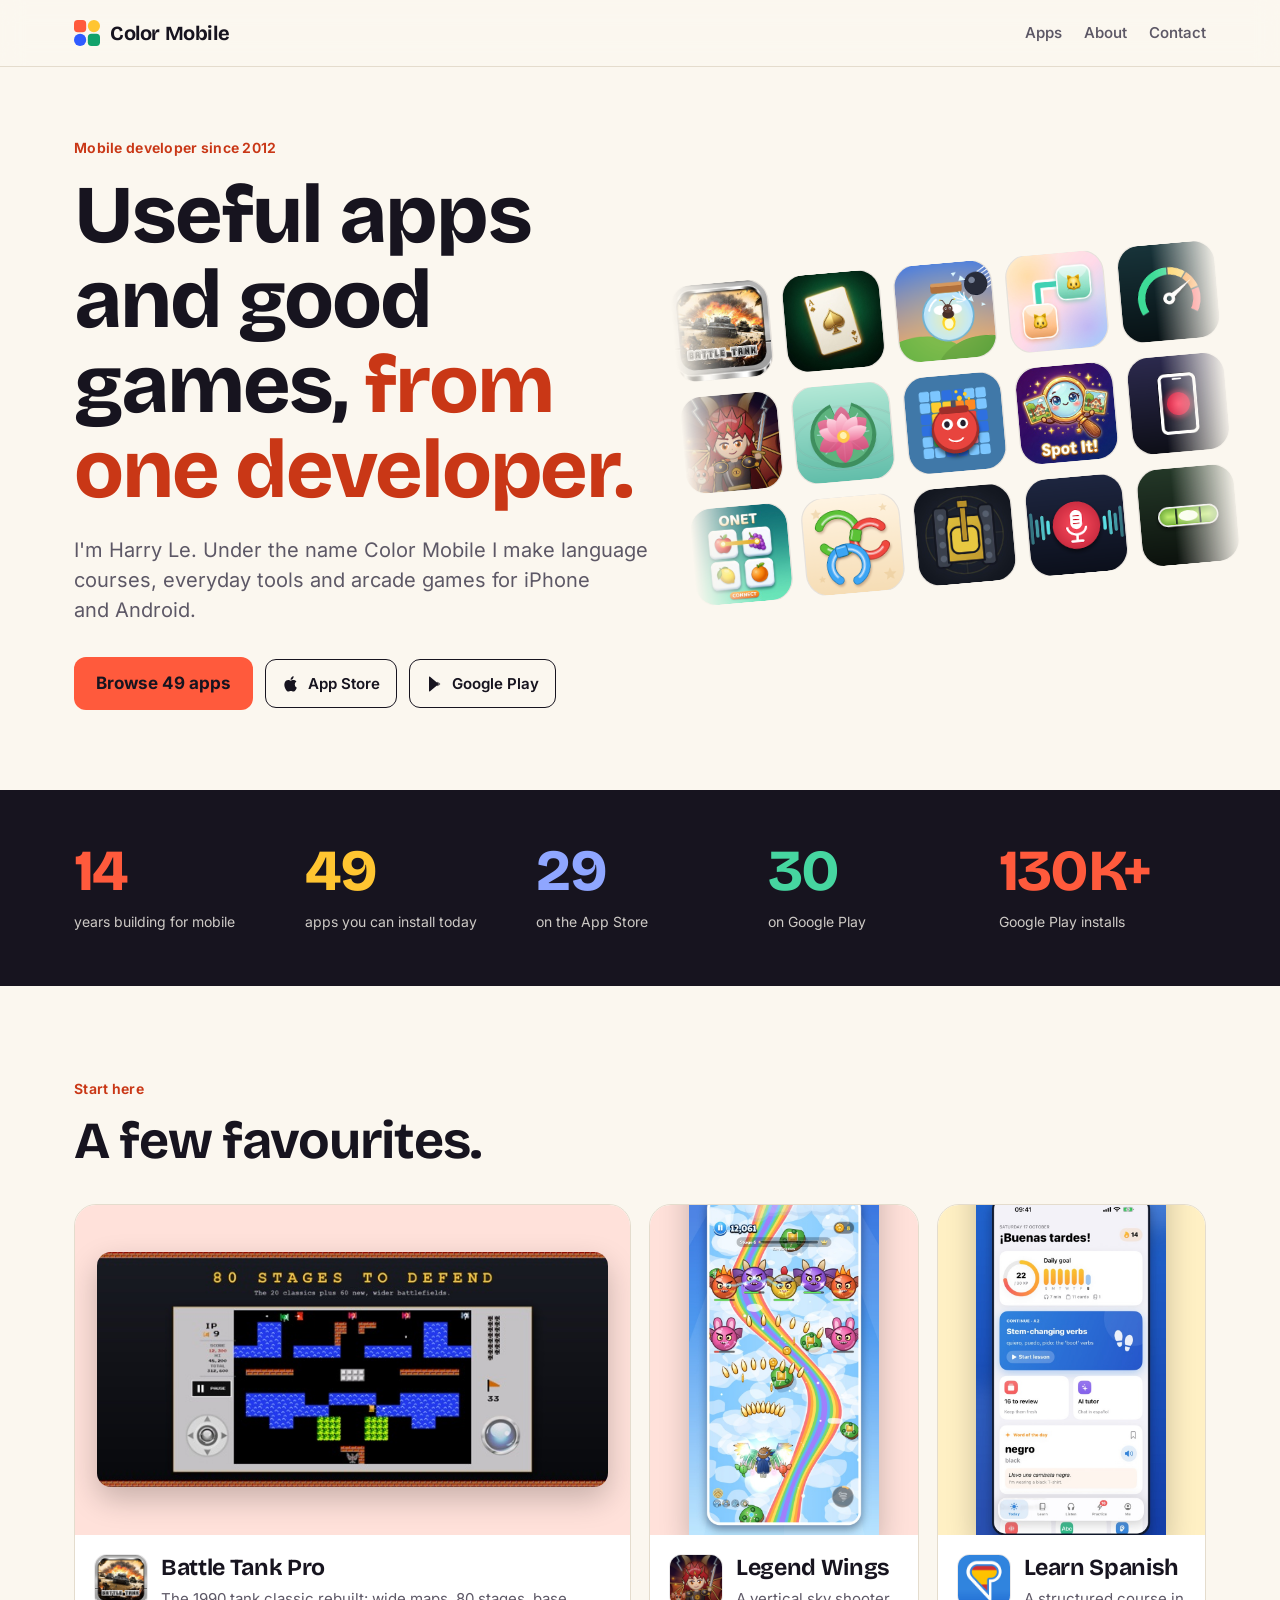
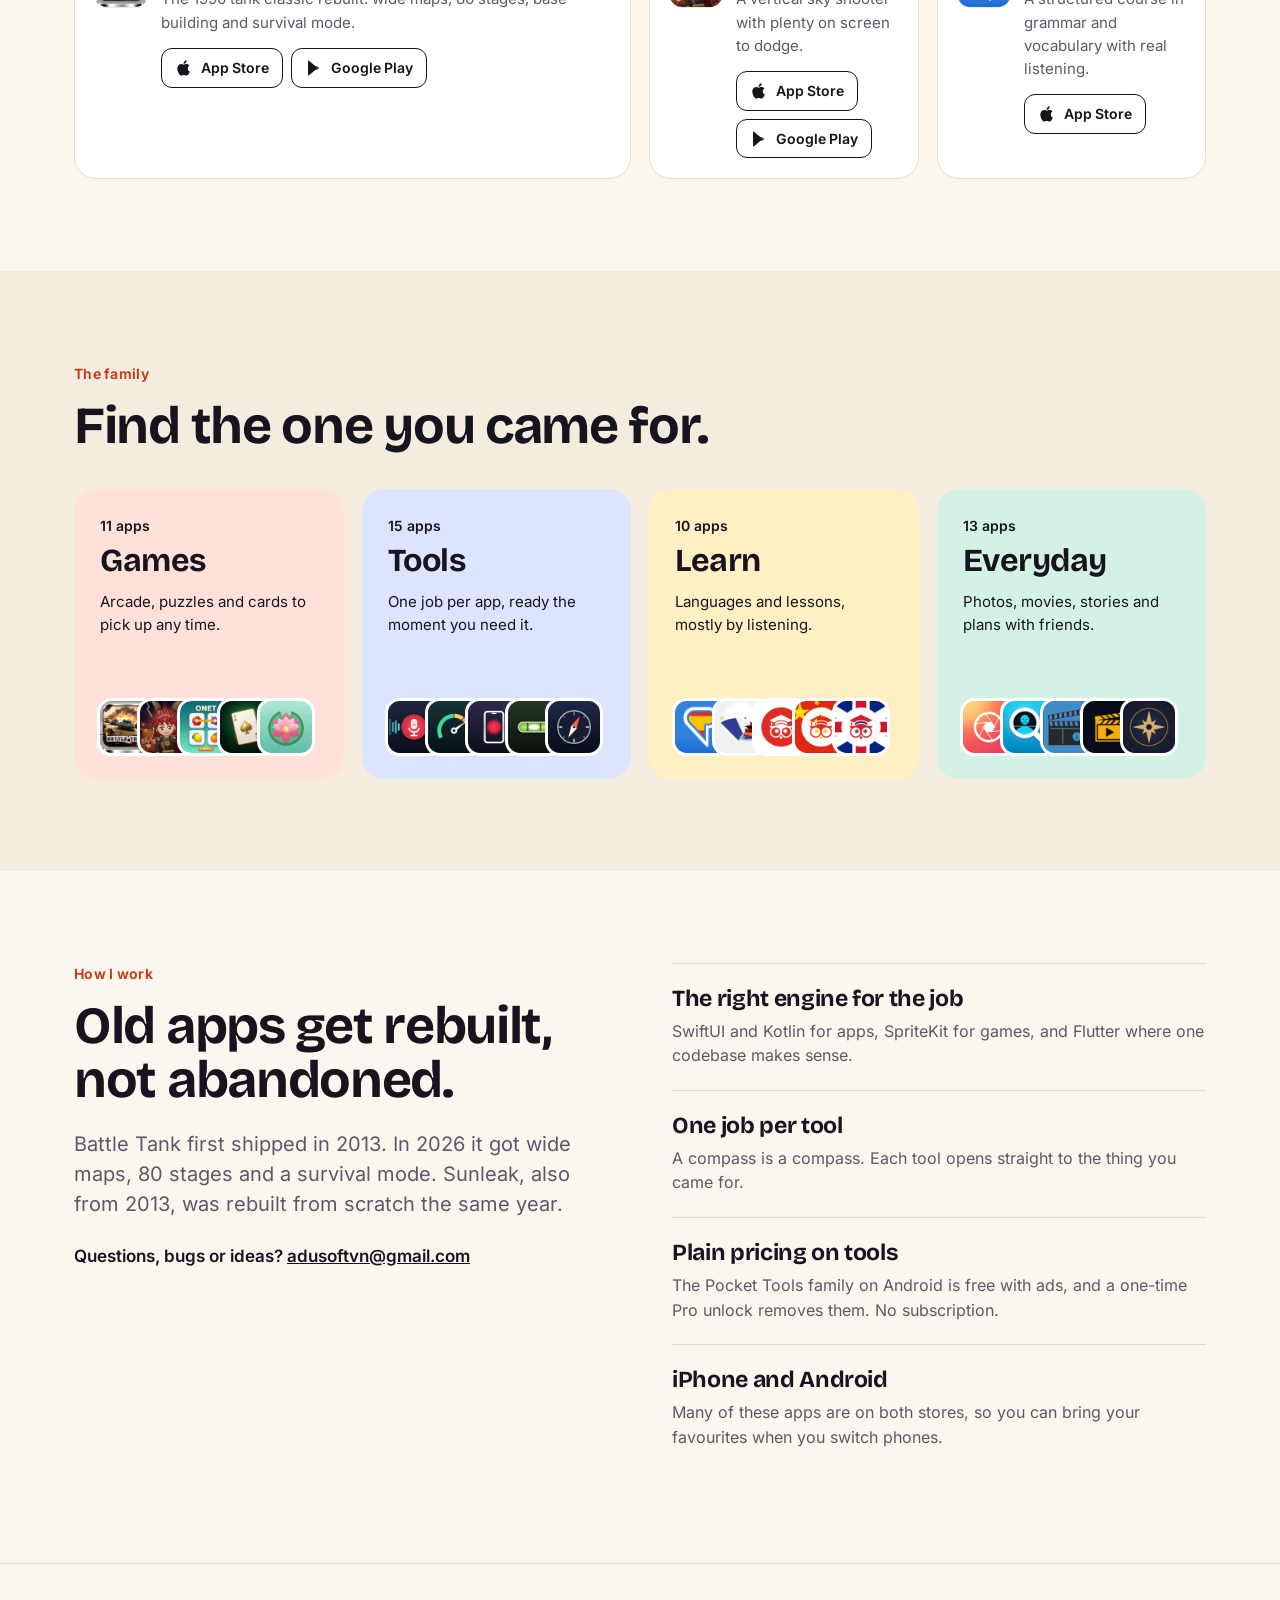
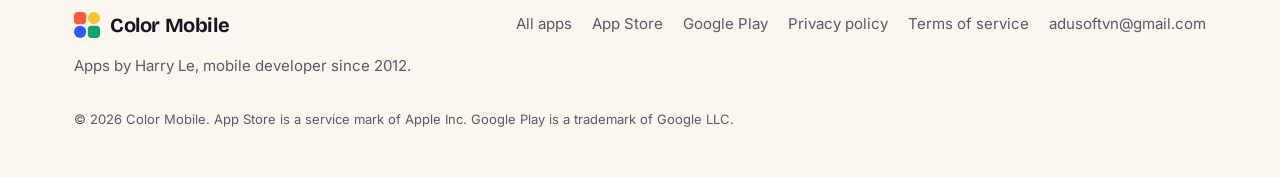
==== commit c2a4c9d9: "Publish site" ====
--- a/index.html
+++ b/index.html
@@ -31,15 +31,15 @@
 <div><p class="eyebrow">Mobile developer since 2012</p>
 <h1>Useful apps and good games, <em>from one developer.</em></h1>
 <p class="lead">I'm Harry Le. Under the name Color Mobile I make language courses, everyday tools and arcade games for iPhone and Android.</p>
-<div class="cta"><a class="btn" href="apps.html">Browse 48 apps</a><a class="store big" href="https://apps.apple.com/developer/id672121512" rel="noopener"><svg viewBox="0 0 24 24" aria-hidden="true"><path d="M17.05 12.54c-.03-2.6 2.12-3.85 2.22-3.91-1.21-1.77-3.09-2.01-3.76-2.04-1.6-.16-3.12.94-3.93.94-.81 0-2.06-.92-3.39-.89-1.74.03-3.35 1.01-4.25 2.57-1.81 3.14-.46 7.79 1.3 10.34.86 1.25 1.89 2.65 3.24 2.6 1.3-.05 1.79-.84 3.36-.84 1.57 0 2.01.84 3.39.81 1.4-.02 2.28-1.27 3.14-2.53.99-1.45 1.4-2.85 1.42-2.92-.03-.01-2.71-1.04-2.74-4.13zM14.47 4.9c.72-.87 1.2-2.08 1.07-3.29-1.03.04-2.28.69-3.02 1.56-.66.77-1.24 2-1.09 3.18 1.15.09 2.32-.58 3.04-1.45z"/></svg><span>App Store</span></a><a class="store big" href="https://play.google.com/store/apps/dev?id=5718060259290948522" rel="noopener"><svg viewBox="0 0 24 24" aria-hidden="true"><path d="M4 2.6v18.8c0 .5.5.8 1 .6l10.7-9.1a1 1 0 0 0 0-1.8L5 2c-.5-.2-1 .1-1 .6z"/><path d="M15.2 9l2.9 1.6c1.2.7 1.2 2.1 0 2.8L15.2 15 12.4 12z" opacity=".65"/></svg><span>Google Play</span></a></div></div>
-<div class="wall" aria-hidden="true"><div class="row r0"><div class="track"><a href="apps.html#battle-tank" title="Battle Tank Pro" tabindex="-1"><img class="icon" src="icons/battle-tank.jpg" alt="" width="72" height="72"></a><a href="apps.html#solitaire" title="Solitaire Collection" tabindex="-1"><img class="icon" src="icons/solitaire.jpg" alt="" width="72" height="72"></a><a href="apps.html#topple-keep" title="Topple Keep" tabindex="-1"><img class="icon" src="icons/topple-keep.png" alt="" width="72" height="72"></a><a href="apps.html#onet-animal" title="Onet Animal Connect" tabindex="-1"><img class="icon" src="icons/onet-animal.jpg" alt="" width="72" height="72"></a><a href="apps.html#sound-meter" title="Sound Meter" tabindex="-1"><img class="icon" src="icons/sound-meter.png" alt="" width="72" height="72"></a><a href="apps.html#qr-scanner" title="QR Scanner" tabindex="-1"><img class="icon" src="icons/qr-scanner.png" alt="" width="72" height="72"></a><a href="apps.html#ringtone-maker" title="Ringtone Maker" tabindex="-1"><img class="icon" src="icons/ringtone-maker.jpg" alt="" width="72" height="72"></a><a href="apps.html#gps-record" title="GPS Record" tabindex="-1"><img class="icon" src="icons/gps-record.jpg" alt="" width="72" height="72"></a><a href="apps.html#app-lock" title="App Lock Pro" tabindex="-1"><img class="icon" src="icons/app-lock.png" alt="" width="72" height="72"></a><a href="apps.html#learn-japanese" title="Learn Japanese" tabindex="-1"><img class="icon" src="icons/learn-japanese.jpg" alt="" width="72" height="72"></a><a href="apps.html#ielts-english" title="IELTS &amp; TOEIC Podcasts" tabindex="-1"><img class="icon" src="icons/ielts-english.jpg" alt="" width="72" height="72"></a><a href="apps.html#kids-english" title="Kids English" tabindex="-1"><img class="icon" src="icons/kids-english.png" alt="" width="72" height="72"></a><a href="apps.html#face-detective" title="Face Detective" tabindex="-1"><img class="icon" src="icons/face-detective.jpg" alt="" width="72" height="72"></a><a href="apps.html#astroviet" title="AstroViet" tabindex="-1"><img class="icon" src="icons/astroviet.png" alt="" width="72" height="72"></a><a href="apps.html#global-calendar" title="Global Calendar" tabindex="-1"><img class="icon" src="icons/global-calendar.jpg" alt="" width="72" height="72"></a><a href="apps.html#american-stories" title="American Stories" tabindex="-1"><img class="icon" src="icons/american-stories.png" alt="" width="72" height="72"></a><span aria-hidden="true" class="dupe"><a href="apps.html#battle-tank" title="Battle Tank Pro" tabindex="-1"><img class="icon" src="icons/battle-tank.jpg" alt="" width="72" height="72"></a><a href="apps.html#solitaire" title="Solitaire Collection" tabindex="-1"><img class="icon" src="icons/solitaire.jpg" alt="" width="72" height="72"></a><a href="apps.html#topple-keep" title="Topple Keep" tabindex="-1"><img class="icon" src="icons/topple-keep.png" alt="" width="72" height="72"></a><a href="apps.html#onet-animal" title="Onet Animal Connect" tabindex="-1"><img class="icon" src="icons/onet-animal.jpg" alt="" width="72" height="72"></a><a href="apps.html#sound-meter" title="Sound Meter" tabindex="-1"><img class="icon" src="icons/sound-meter.png" alt="" width="72" height="72"></a><a href="apps.html#qr-scanner" title="QR Scanner" tabindex="-1"><img class="icon" src="icons/qr-scanner.png" alt="" width="72" height="72"></a><a href="apps.html#ringtone-maker" title="Ringtone Maker" tabindex="-1"><img class="icon" src="icons/ringtone-maker.jpg" alt="" width="72" height="72"></a><a href="apps.html#gps-record" title="GPS Record" tabindex="-1"><img class="icon" src="icons/gps-record.jpg" alt="" width="72" height="72"></a><a href="apps.html#app-lock" title="App Lock Pro" tabindex="-1"><img class="icon" src="icons/app-lock.png" alt="" width="72" height="72"></a><a href="apps.html#learn-japanese" title="Learn Japanese" tabindex="-1"><img class="icon" src="icons/learn-japanese.jpg" alt="" width="72" height="72"></a><a href="apps.html#ielts-english" title="IELTS &amp; TOEIC Podcasts" tabindex="-1"><img class="icon" src="icons/ielts-english.jpg" alt="" width="72" height="72"></a><a href="apps.html#kids-english" title="Kids English" tabindex="-1"><img class="icon" src="icons/kids-english.png" alt="" width="72" height="72"></a><a href="apps.html#face-detective" title="Face Detective" tabindex="-1"><img class="icon" src="icons/face-detective.jpg" alt="" width="72" height="72"></a><a href="apps.html#astroviet" title="AstroViet" tabindex="-1"><img class="icon" src="icons/astroviet.png" alt="" width="72" height="72"></a><a href="apps.html#global-calendar" title="Global Calendar" tabindex="-1"><img class="icon" src="icons/global-calendar.jpg" alt="" width="72" height="72"></a><a href="apps.html#american-stories" title="American Stories" tabindex="-1"><img class="icon" src="icons/american-stories.png" alt="" width="72" height="72"></a></span></div></div><div class="row r1"><div class="track"><a href="apps.html#legend-wings" title="Legend Wings" tabindex="-1"><img class="icon" src="icons/legend-wings.jpg" alt="" width="72" height="72"></a><a href="apps.html#lotus-logic" title="Lotus Logic" tabindex="-1"><img class="icon" src="icons/lotus-logic.png" alt="" width="72" height="72"></a><a href="apps.html#mural-bots" title="Mural Bots" tabindex="-1"><img class="icon" src="icons/mural-bots.png" alt="" width="72" height="72"></a><a href="apps.html#find-spot-it" title="Find Spot It" tabindex="-1"><img class="icon" src="icons/find-spot-it.jpg" alt="" width="72" height="72"></a><a href="apps.html#bubble-level" title="Bubble Level" tabindex="-1"><img class="icon" src="icons/bubble-level.png" alt="" width="72" height="72"></a><a href="apps.html#unit-converter" title="Unit Converter" tabindex="-1"><img class="icon" src="icons/unit-converter.png" alt="" width="72" height="72"></a><a href="apps.html#all-currency" title="All Currency" tabindex="-1"><img class="icon" src="icons/all-currency.jpg" alt="" width="72" height="72"></a><a href="apps.html#weather-city" title="Weather City" tabindex="-1"><img class="icon" src="icons/weather-city.jpg" alt="" width="72" height="72"></a><a href="apps.html#learn-spanish" title="Learn Spanish" tabindex="-1"><img class="icon" src="icons/learn-spanish.jpg" alt="" width="72" height="72"></a><a href="apps.html#learn-chinese" title="Learn Chinese" tabindex="-1"><img class="icon" src="icons/learn-chinese.jpg" alt="" width="72" height="72"></a><a href="apps.html#daily-english" title="Daily English" tabindex="-1"><img class="icon" src="icons/daily-english.png" alt="" width="72" height="72"></a><a href="apps.html#be-lam-toan" title="Bé Làm Toán" tabindex="-1"><img class="icon" src="icons/be-lam-toan.jpg" alt="" width="72" height="72"></a><a href="apps.html#movie-diary" title="Movie Diary" tabindex="-1"><img class="icon" src="icons/movie-diary.jpg" alt="" width="72" height="72"></a><a href="apps.html#keo" title="KEO" tabindex="-1"><img class="icon" src="icons/keo.jpg" alt="" width="72" height="72"></a><a href="apps.html#talk-show-daily" title="Talk Show Daily" tabindex="-1"><img class="icon" src="icons/talk-show-daily.png" alt="" width="72" height="72"></a><a href="apps.html#china-history" title="China History Podcasts" tabindex="-1"><img class="icon" src="icons/china-history.jpg" alt="" width="72" height="72"></a><span aria-hidden="true" class="dupe"><a href="apps.html#legend-wings" title="Legend Wings" tabindex="-1"><img class="icon" src="icons/legend-wings.jpg" alt="" width="72" height="72"></a><a href="apps.html#lotus-logic" title="Lotus Logic" tabindex="-1"><img class="icon" src="icons/lotus-logic.png" alt="" width="72" height="72"></a><a href="apps.html#mural-bots" title="Mural Bots" tabindex="-1"><img class="icon" src="icons/mural-bots.png" alt="" width="72" height="72"></a><a href="apps.html#find-spot-it" title="Find Spot It" tabindex="-1"><img class="icon" src="icons/find-spot-it.jpg" alt="" width="72" height="72"></a><a href="apps.html#bubble-level" title="Bubble Level" tabindex="-1"><img class="icon" src="icons/bubble-level.png" alt="" width="72" height="72"></a><a href="apps.html#unit-converter" title="Unit Converter" tabindex="-1"><img class="icon" src="icons/unit-converter.png" alt="" width="72" height="72"></a><a href="apps.html#all-currency" title="All Currency" tabindex="-1"><img class="icon" src="icons/all-currency.jpg" alt="" width="72" height="72"></a><a href="apps.html#weather-city" title="Weather City" tabindex="-1"><img class="icon" src="icons/weather-city.jpg" alt="" width="72" height="72"></a><a href="apps.html#learn-spanish" title="Learn Spanish" tabindex="-1"><img class="icon" src="icons/learn-spanish.jpg" alt="" width="72" height="72"></a><a href="apps.html#learn-chinese" title="Learn Chinese" tabindex="-1"><img class="icon" src="icons/learn-chinese.jpg" alt="" width="72" height="72"></a><a href="apps.html#daily-english" title="Daily English" tabindex="-1"><img class="icon" src="icons/daily-english.png" alt="" width="72" height="72"></a><a href="apps.html#be-lam-toan" title="Bé Làm Toán" tabindex="-1"><img class="icon" src="icons/be-lam-toan.jpg" alt="" width="72" height="72"></a><a href="apps.html#movie-diary" title="Movie Diary" tabindex="-1"><img class="icon" src="icons/movie-diary.jpg" alt="" width="72" height="72"></a><a href="apps.html#keo" title="KEO" tabindex="-1"><img class="icon" src="icons/keo.jpg" alt="" width="72" height="72"></a><a href="apps.html#talk-show-daily" title="Talk Show Daily" tabindex="-1"><img class="icon" src="icons/talk-show-daily.png" alt="" width="72" height="72"></a><a href="apps.html#china-history" title="China History Podcasts" tabindex="-1"><img class="icon" src="icons/china-history.jpg" alt="" width="72" height="72"></a></span></div></div><div class="row r2"><div class="track"><a href="apps.html#onet-connect" title="Onet Connect" tabindex="-1"><img class="icon" src="icons/onet-connect.jpg" alt="" width="72" height="72"></a><a href="apps.html#ring-twist" title="Ring Twist" tabindex="-1"><img class="icon" src="icons/ring-twist.png" alt="" width="72" height="72"></a><a href="apps.html#tank-strike" title="Tank Strike" tabindex="-1"><img class="icon" src="icons/tank-strike.jpg" alt="" width="72" height="72"></a><a href="apps.html#voice-recorder" title="Voice Recorder" tabindex="-1"><img class="icon" src="icons/voice-recorder.png" alt="" width="72" height="72"></a><a href="apps.html#compass" title="Compass" tabindex="-1"><img class="icon" src="icons/compass.png" alt="" width="72" height="72"></a><a href="apps.html#doc-scanner" title="Doc Scanner" tabindex="-1"><img class="icon" src="icons/doc-scanner.png" alt="" width="72" height="72"></a><a href="apps.html#speedometer" title="GPS Speedometer" tabindex="-1"><img class="icon" src="icons/speedometer.jpg" alt="" width="72" height="72"></a><a href="apps.html#expiretrack" title="ExpireTrack" tabindex="-1"><img class="icon" src="icons/expiretrack.jpg" alt="" width="72" height="72"></a><a href="apps.html#learn-french" title="Learn French" tabindex="-1"><img class="icon" src="icons/learn-french.jpg" alt="" width="72" height="72"></a><a href="apps.html#learn-english" title="Learn English Podcasts" tabindex="-1"><img class="icon" src="icons/learn-english.jpg" alt="" width="72" height="72"></a><a href="apps.html#english-audiobooks" title="English with Audiobooks" tabindex="-1"><img class="icon" src="icons/english-audiobooks.png" alt="" width="72" height="72"></a><a href="apps.html#sunleak" title="Sunleak" tabindex="-1"><img class="icon" src="icons/sunleak.jpg" alt="" width="72" height="72"></a><a href="apps.html#movie-trailers" title="Movie Trailers" tabindex="-1"><img class="icon" src="icons/movie-trailers.jpg" alt="" width="72" height="72"></a><a href="apps.html#radiomap" title="RadioMap" tabindex="-1"><img class="icon" src="icons/radiomap.jpg" alt="" width="72" height="72"></a><a href="apps.html#soul-talks" title="Soul Talks" tabindex="-1"><img class="icon" src="icons/soul-talks.png" alt="" width="72" height="72"></a><a href="apps.html#audio-book" title="Audio Book Podcast" tabindex="-1"><img class="icon" src="icons/audio-book.jpg" alt="" width="72" height="72"></a><span aria-hidden="true" class="dupe"><a href="apps.html#onet-connect" title="Onet Connect" tabindex="-1"><img class="icon" src="icons/onet-connect.jpg" alt="" width="72" height="72"></a><a href="apps.html#ring-twist" title="Ring Twist" tabindex="-1"><img class="icon" src="icons/ring-twist.png" alt="" width="72" height="72"></a><a href="apps.html#tank-strike" title="Tank Strike" tabindex="-1"><img class="icon" src="icons/tank-strike.jpg" alt="" width="72" height="72"></a><a href="apps.html#voice-recorder" title="Voice Recorder" tabindex="-1"><img class="icon" src="icons/voice-recorder.png" alt="" width="72" height="72"></a><a href="apps.html#compass" title="Compass" tabindex="-1"><img class="icon" src="icons/compass.png" alt="" width="72" height="72"></a><a href="apps.html#doc-scanner" title="Doc Scanner" tabindex="-1"><img class="icon" src="icons/doc-scanner.png" alt="" width="72" height="72"></a><a href="apps.html#speedometer" title="GPS Speedometer" tabindex="-1"><img class="icon" src="icons/speedometer.jpg" alt="" width="72" height="72"></a><a href="apps.html#expiretrack" title="ExpireTrack" tabindex="-1"><img class="icon" src="icons/expiretrack.jpg" alt="" width="72" height="72"></a><a href="apps.html#learn-french" title="Learn French" tabindex="-1"><img class="icon" src="icons/learn-french.jpg" alt="" width="72" height="72"></a><a href="apps.html#learn-english" title="Learn English Podcasts" tabindex="-1"><img class="icon" src="icons/learn-english.jpg" alt="" width="72" height="72"></a><a href="apps.html#english-audiobooks" title="English with Audiobooks" tabindex="-1"><img class="icon" src="icons/english-audiobooks.png" alt="" width="72" height="72"></a><a href="apps.html#sunleak" title="Sunleak" tabindex="-1"><img class="icon" src="icons/sunleak.jpg" alt="" width="72" height="72"></a><a href="apps.html#movie-trailers" title="Movie Trailers" tabindex="-1"><img class="icon" src="icons/movie-trailers.jpg" alt="" width="72" height="72"></a><a href="apps.html#radiomap" title="RadioMap" tabindex="-1"><img class="icon" src="icons/radiomap.jpg" alt="" width="72" height="72"></a><a href="apps.html#soul-talks" title="Soul Talks" tabindex="-1"><img class="icon" src="icons/soul-talks.png" alt="" width="72" height="72"></a><a href="apps.html#audio-book" title="Audio Book Podcast" tabindex="-1"><img class="icon" src="icons/audio-book.jpg" alt="" width="72" height="72"></a></span></div></div></div>
+<div class="cta"><a class="btn" href="apps.html">Browse 49 apps</a><a class="store big" href="https://apps.apple.com/developer/id672121512" rel="noopener"><svg viewBox="0 0 24 24" aria-hidden="true"><path d="M17.05 12.54c-.03-2.6 2.12-3.85 2.22-3.91-1.21-1.77-3.09-2.01-3.76-2.04-1.6-.16-3.12.94-3.93.94-.81 0-2.06-.92-3.39-.89-1.74.03-3.35 1.01-4.25 2.57-1.81 3.14-.46 7.79 1.3 10.34.86 1.25 1.89 2.65 3.24 2.6 1.3-.05 1.79-.84 3.36-.84 1.57 0 2.01.84 3.39.81 1.4-.02 2.28-1.27 3.14-2.53.99-1.45 1.4-2.85 1.42-2.92-.03-.01-2.71-1.04-2.74-4.13zM14.47 4.9c.72-.87 1.2-2.08 1.07-3.29-1.03.04-2.28.69-3.02 1.56-.66.77-1.24 2-1.09 3.18 1.15.09 2.32-.58 3.04-1.45z"/></svg><span>App Store</span></a><a class="store big" href="https://play.google.com/store/apps/dev?id=5718060259290948522" rel="noopener"><svg viewBox="0 0 24 24" aria-hidden="true"><path d="M4 2.6v18.8c0 .5.5.8 1 .6l10.7-9.1a1 1 0 0 0 0-1.8L5 2c-.5-.2-1 .1-1 .6z"/><path d="M15.2 9l2.9 1.6c1.2.7 1.2 2.1 0 2.8L15.2 15 12.4 12z" opacity=".65"/></svg><span>Google Play</span></a></div></div>
+<div class="wall" aria-hidden="true"><div class="row r0"><div class="track"><a href="apps.html#battle-tank" title="Battle Tank Pro" tabindex="-1"><img class="icon" src="icons/battle-tank.jpg" alt="" width="72" height="72"></a><a href="apps.html#solitaire" title="Solitaire Collection" tabindex="-1"><img class="icon" src="icons/solitaire.jpg" alt="" width="72" height="72"></a><a href="apps.html#topple-keep" title="Topple Keep" tabindex="-1"><img class="icon" src="icons/topple-keep.png" alt="" width="72" height="72"></a><a href="apps.html#onet-animal" title="Onet Animal Connect" tabindex="-1"><img class="icon" src="icons/onet-animal.jpg" alt="" width="72" height="72"></a><a href="apps.html#sound-meter" title="Sound Meter" tabindex="-1"><img class="icon" src="icons/sound-meter.png" alt="" width="72" height="72"></a><a href="apps.html#compass" title="Compass" tabindex="-1"><img class="icon" src="icons/compass.png" alt="" width="72" height="72"></a><a href="apps.html#doc-scanner" title="Doc Scanner" tabindex="-1"><img class="icon" src="icons/doc-scanner.png" alt="" width="72" height="72"></a><a href="apps.html#speedometer" title="GPS Speedometer" tabindex="-1"><img class="icon" src="icons/speedometer.jpg" alt="" width="72" height="72"></a><a href="apps.html#expiretrack" title="ExpireTrack" tabindex="-1"><img class="icon" src="icons/expiretrack.jpg" alt="" width="72" height="72"></a><a href="apps.html#learn-french" title="Learn French" tabindex="-1"><img class="icon" src="icons/learn-french.jpg" alt="" width="72" height="72"></a><a href="apps.html#learn-english" title="Learn English Podcasts" tabindex="-1"><img class="icon" src="icons/learn-english.jpg" alt="" width="72" height="72"></a><a href="apps.html#english-audiobooks" title="English with Audiobooks" tabindex="-1"><img class="icon" src="icons/english-audiobooks.png" alt="" width="72" height="72"></a><a href="apps.html#sunleak" title="Sunleak" tabindex="-1"><img class="icon" src="icons/sunleak.jpg" alt="" width="72" height="72"></a><a href="apps.html#movie-trailers" title="Movie Trailers" tabindex="-1"><img class="icon" src="icons/movie-trailers.jpg" alt="" width="72" height="72"></a><a href="apps.html#radiomap" title="RadioMap" tabindex="-1"><img class="icon" src="icons/radiomap.jpg" alt="" width="72" height="72"></a><a href="apps.html#soul-talks" title="Soul Talks" tabindex="-1"><img class="icon" src="icons/soul-talks.png" alt="" width="72" height="72"></a><a href="apps.html#audio-book" title="Audio Book Podcast" tabindex="-1"><img class="icon" src="icons/audio-book.jpg" alt="" width="72" height="72"></a><span aria-hidden="true" class="dupe"><a href="apps.html#battle-tank" title="Battle Tank Pro" tabindex="-1"><img class="icon" src="icons/battle-tank.jpg" alt="" width="72" height="72"></a><a href="apps.html#solitaire" title="Solitaire Collection" tabindex="-1"><img class="icon" src="icons/solitaire.jpg" alt="" width="72" height="72"></a><a href="apps.html#topple-keep" title="Topple Keep" tabindex="-1"><img class="icon" src="icons/topple-keep.png" alt="" width="72" height="72"></a><a href="apps.html#onet-animal" title="Onet Animal Connect" tabindex="-1"><img class="icon" src="icons/onet-animal.jpg" alt="" width="72" height="72"></a><a href="apps.html#sound-meter" title="Sound Meter" tabindex="-1"><img class="icon" src="icons/sound-meter.png" alt="" width="72" height="72"></a><a href="apps.html#compass" title="Compass" tabindex="-1"><img class="icon" src="icons/compass.png" alt="" width="72" height="72"></a><a href="apps.html#doc-scanner" title="Doc Scanner" tabindex="-1"><img class="icon" src="icons/doc-scanner.png" alt="" width="72" height="72"></a><a href="apps.html#speedometer" title="GPS Speedometer" tabindex="-1"><img class="icon" src="icons/speedometer.jpg" alt="" width="72" height="72"></a><a href="apps.html#expiretrack" title="ExpireTrack" tabindex="-1"><img class="icon" src="icons/expiretrack.jpg" alt="" width="72" height="72"></a><a href="apps.html#learn-french" title="Learn French" tabindex="-1"><img class="icon" src="icons/learn-french.jpg" alt="" width="72" height="72"></a><a href="apps.html#learn-english" title="Learn English Podcasts" tabindex="-1"><img class="icon" src="icons/learn-english.jpg" alt="" width="72" height="72"></a><a href="apps.html#english-audiobooks" title="English with Audiobooks" tabindex="-1"><img class="icon" src="icons/english-audiobooks.png" alt="" width="72" height="72"></a><a href="apps.html#sunleak" title="Sunleak" tabindex="-1"><img class="icon" src="icons/sunleak.jpg" alt="" width="72" height="72"></a><a href="apps.html#movie-trailers" title="Movie Trailers" tabindex="-1"><img class="icon" src="icons/movie-trailers.jpg" alt="" width="72" height="72"></a><a href="apps.html#radiomap" title="RadioMap" tabindex="-1"><img class="icon" src="icons/radiomap.jpg" alt="" width="72" height="72"></a><a href="apps.html#soul-talks" title="Soul Talks" tabindex="-1"><img class="icon" src="icons/soul-talks.png" alt="" width="72" height="72"></a><a href="apps.html#audio-book" title="Audio Book Podcast" tabindex="-1"><img class="icon" src="icons/audio-book.jpg" alt="" width="72" height="72"></a></span></div></div><div class="row r1"><div class="track"><a href="apps.html#legend-wings" title="Legend Wings" tabindex="-1"><img class="icon" src="icons/legend-wings.jpg" alt="" width="72" height="72"></a><a href="apps.html#lotus-logic" title="Lotus Logic" tabindex="-1"><img class="icon" src="icons/lotus-logic.png" alt="" width="72" height="72"></a><a href="apps.html#mural-bots" title="Mural Bots" tabindex="-1"><img class="icon" src="icons/mural-bots.png" alt="" width="72" height="72"></a><a href="apps.html#find-spot-it" title="Find Spot It" tabindex="-1"><img class="icon" src="icons/find-spot-it.jpg" alt="" width="72" height="72"></a><a href="apps.html#screen-recorder" title="Screen Recorder" tabindex="-1"><img class="icon" src="icons/screen-recorder.png" alt="" width="72" height="72"></a><a href="apps.html#qr-scanner" title="QR Scanner" tabindex="-1"><img class="icon" src="icons/qr-scanner.png" alt="" width="72" height="72"></a><a href="apps.html#ringtone-maker" title="Ringtone Maker" tabindex="-1"><img class="icon" src="icons/ringtone-maker.jpg" alt="" width="72" height="72"></a><a href="apps.html#gps-record" title="GPS Record" tabindex="-1"><img class="icon" src="icons/gps-record.jpg" alt="" width="72" height="72"></a><a href="apps.html#app-lock" title="App Lock Pro" tabindex="-1"><img class="icon" src="icons/app-lock.png" alt="" width="72" height="72"></a><a href="apps.html#learn-japanese" title="Learn Japanese" tabindex="-1"><img class="icon" src="icons/learn-japanese.jpg" alt="" width="72" height="72"></a><a href="apps.html#ielts-english" title="IELTS &amp; TOEIC Podcasts" tabindex="-1"><img class="icon" src="icons/ielts-english.jpg" alt="" width="72" height="72"></a><a href="apps.html#kids-english" title="Kids English" tabindex="-1"><img class="icon" src="icons/kids-english.png" alt="" width="72" height="72"></a><a href="apps.html#face-detective" title="Face Detective" tabindex="-1"><img class="icon" src="icons/face-detective.jpg" alt="" width="72" height="72"></a><a href="apps.html#astroviet" title="AstroViet" tabindex="-1"><img class="icon" src="icons/astroviet.png" alt="" width="72" height="72"></a><a href="apps.html#global-calendar" title="Global Calendar" tabindex="-1"><img class="icon" src="icons/global-calendar.jpg" alt="" width="72" height="72"></a><a href="apps.html#american-stories" title="American Stories" tabindex="-1"><img class="icon" src="icons/american-stories.png" alt="" width="72" height="72"></a><span aria-hidden="true" class="dupe"><a href="apps.html#legend-wings" title="Legend Wings" tabindex="-1"><img class="icon" src="icons/legend-wings.jpg" alt="" width="72" height="72"></a><a href="apps.html#lotus-logic" title="Lotus Logic" tabindex="-1"><img class="icon" src="icons/lotus-logic.png" alt="" width="72" height="72"></a><a href="apps.html#mural-bots" title="Mural Bots" tabindex="-1"><img class="icon" src="icons/mural-bots.png" alt="" width="72" height="72"></a><a href="apps.html#find-spot-it" title="Find Spot It" tabindex="-1"><img class="icon" src="icons/find-spot-it.jpg" alt="" width="72" height="72"></a><a href="apps.html#screen-recorder" title="Screen Recorder" tabindex="-1"><img class="icon" src="icons/screen-recorder.png" alt="" width="72" height="72"></a><a href="apps.html#qr-scanner" title="QR Scanner" tabindex="-1"><img class="icon" src="icons/qr-scanner.png" alt="" width="72" height="72"></a><a href="apps.html#ringtone-maker" title="Ringtone Maker" tabindex="-1"><img class="icon" src="icons/ringtone-maker.jpg" alt="" width="72" height="72"></a><a href="apps.html#gps-record" title="GPS Record" tabindex="-1"><img class="icon" src="icons/gps-record.jpg" alt="" width="72" height="72"></a><a href="apps.html#app-lock" title="App Lock Pro" tabindex="-1"><img class="icon" src="icons/app-lock.png" alt="" width="72" height="72"></a><a href="apps.html#learn-japanese" title="Learn Japanese" tabindex="-1"><img class="icon" src="icons/learn-japanese.jpg" alt="" width="72" height="72"></a><a href="apps.html#ielts-english" title="IELTS &amp; TOEIC Podcasts" tabindex="-1"><img class="icon" src="icons/ielts-english.jpg" alt="" width="72" height="72"></a><a href="apps.html#kids-english" title="Kids English" tabindex="-1"><img class="icon" src="icons/kids-english.png" alt="" width="72" height="72"></a><a href="apps.html#face-detective" title="Face Detective" tabindex="-1"><img class="icon" src="icons/face-detective.jpg" alt="" width="72" height="72"></a><a href="apps.html#astroviet" title="AstroViet" tabindex="-1"><img class="icon" src="icons/astroviet.png" alt="" width="72" height="72"></a><a href="apps.html#global-calendar" title="Global Calendar" tabindex="-1"><img class="icon" src="icons/global-calendar.jpg" alt="" width="72" height="72"></a><a href="apps.html#american-stories" title="American Stories" tabindex="-1"><img class="icon" src="icons/american-stories.png" alt="" width="72" height="72"></a></span></div></div><div class="row r2"><div class="track"><a href="apps.html#onet-connect" title="Onet Connect" tabindex="-1"><img class="icon" src="icons/onet-connect.jpg" alt="" width="72" height="72"></a><a href="apps.html#ring-twist" title="Ring Twist" tabindex="-1"><img class="icon" src="icons/ring-twist.png" alt="" width="72" height="72"></a><a href="apps.html#tank-strike" title="Tank Strike" tabindex="-1"><img class="icon" src="icons/tank-strike.jpg" alt="" width="72" height="72"></a><a href="apps.html#voice-recorder" title="Voice Recorder" tabindex="-1"><img class="icon" src="icons/voice-recorder.png" alt="" width="72" height="72"></a><a href="apps.html#bubble-level" title="Bubble Level" tabindex="-1"><img class="icon" src="icons/bubble-level.png" alt="" width="72" height="72"></a><a href="apps.html#unit-converter" title="Unit Converter" tabindex="-1"><img class="icon" src="icons/unit-converter.png" alt="" width="72" height="72"></a><a href="apps.html#all-currency" title="All Currency" tabindex="-1"><img class="icon" src="icons/all-currency.jpg" alt="" width="72" height="72"></a><a href="apps.html#weather-city" title="Weather City" tabindex="-1"><img class="icon" src="icons/weather-city.jpg" alt="" width="72" height="72"></a><a href="apps.html#learn-spanish" title="Learn Spanish" tabindex="-1"><img class="icon" src="icons/learn-spanish.jpg" alt="" width="72" height="72"></a><a href="apps.html#learn-chinese" title="Learn Chinese" tabindex="-1"><img class="icon" src="icons/learn-chinese.jpg" alt="" width="72" height="72"></a><a href="apps.html#daily-english" title="Daily English" tabindex="-1"><img class="icon" src="icons/daily-english.png" alt="" width="72" height="72"></a><a href="apps.html#be-lam-toan" title="Bé Làm Toán" tabindex="-1"><img class="icon" src="icons/be-lam-toan.jpg" alt="" width="72" height="72"></a><a href="apps.html#movie-diary" title="Movie Diary" tabindex="-1"><img class="icon" src="icons/movie-diary.jpg" alt="" width="72" height="72"></a><a href="apps.html#keo" title="KEO" tabindex="-1"><img class="icon" src="icons/keo.jpg" alt="" width="72" height="72"></a><a href="apps.html#talk-show-daily" title="Talk Show Daily" tabindex="-1"><img class="icon" src="icons/talk-show-daily.png" alt="" width="72" height="72"></a><a href="apps.html#china-history" title="China History Podcasts" tabindex="-1"><img class="icon" src="icons/china-history.jpg" alt="" width="72" height="72"></a><span aria-hidden="true" class="dupe"><a href="apps.html#onet-connect" title="Onet Connect" tabindex="-1"><img class="icon" src="icons/onet-connect.jpg" alt="" width="72" height="72"></a><a href="apps.html#ring-twist" title="Ring Twist" tabindex="-1"><img class="icon" src="icons/ring-twist.png" alt="" width="72" height="72"></a><a href="apps.html#tank-strike" title="Tank Strike" tabindex="-1"><img class="icon" src="icons/tank-strike.jpg" alt="" width="72" height="72"></a><a href="apps.html#voice-recorder" title="Voice Recorder" tabindex="-1"><img class="icon" src="icons/voice-recorder.png" alt="" width="72" height="72"></a><a href="apps.html#bubble-level" title="Bubble Level" tabindex="-1"><img class="icon" src="icons/bubble-level.png" alt="" width="72" height="72"></a><a href="apps.html#unit-converter" title="Unit Converter" tabindex="-1"><img class="icon" src="icons/unit-converter.png" alt="" width="72" height="72"></a><a href="apps.html#all-currency" title="All Currency" tabindex="-1"><img class="icon" src="icons/all-currency.jpg" alt="" width="72" height="72"></a><a href="apps.html#weather-city" title="Weather City" tabindex="-1"><img class="icon" src="icons/weather-city.jpg" alt="" width="72" height="72"></a><a href="apps.html#learn-spanish" title="Learn Spanish" tabindex="-1"><img class="icon" src="icons/learn-spanish.jpg" alt="" width="72" height="72"></a><a href="apps.html#learn-chinese" title="Learn Chinese" tabindex="-1"><img class="icon" src="icons/learn-chinese.jpg" alt="" width="72" height="72"></a><a href="apps.html#daily-english" title="Daily English" tabindex="-1"><img class="icon" src="icons/daily-english.png" alt="" width="72" height="72"></a><a href="apps.html#be-lam-toan" title="Bé Làm Toán" tabindex="-1"><img class="icon" src="icons/be-lam-toan.jpg" alt="" width="72" height="72"></a><a href="apps.html#movie-diary" title="Movie Diary" tabindex="-1"><img class="icon" src="icons/movie-diary.jpg" alt="" width="72" height="72"></a><a href="apps.html#keo" title="KEO" tabindex="-1"><img class="icon" src="icons/keo.jpg" alt="" width="72" height="72"></a><a href="apps.html#talk-show-daily" title="Talk Show Daily" tabindex="-1"><img class="icon" src="icons/talk-show-daily.png" alt="" width="72" height="72"></a><a href="apps.html#china-history" title="China History Podcasts" tabindex="-1"><img class="icon" src="icons/china-history.jpg" alt="" width="72" height="72"></a></span></div></div></div>
 </div></section>
-<section class="numbers"><div class="wrap stats"><div class="stat"><b>14</b><span>years building for mobile</span></div><div class="stat"><b>48</b><span>apps you can install today</span></div><div class="stat"><b>29</b><span>on the App Store</span></div><div class="stat"><b>29</b><span>on Google Play</span></div><div class="stat"><b>130K+</b><span>Google Play installs</span></div></div></section>
+<section class="numbers"><div class="wrap stats"><div class="stat"><b>14</b><span>years building for mobile</span></div><div class="stat"><b>49</b><span>apps you can install today</span></div><div class="stat"><b>29</b><span>on the App Store</span></div><div class="stat"><b>30</b><span>on Google Play</span></div><div class="stat"><b>130K+</b><span>Google Play installs</span></div></div></section>
 <section><div class="wrap"><p class="eyebrow">Start here</p><h2>A few favourites.</h2><div class="feats"><article class="feat f-games wide"><div class="shot"><img src="shots/battle-tank.jpg" alt="Battle Tank Pro screenshot" loading="lazy"></div>
 <div class="meta"><img class="icon" src="icons/battle-tank.jpg" alt="" width="64" height="64" loading="lazy"><div><h3>Battle Tank Pro</h3><p>The 1990 tank classic rebuilt: wide maps, 80 stages, base building and survival mode.</p><div class="stores"><a class="store" href="https://apps.apple.com/app/id725233886" rel="noopener" aria-label="Battle Tank Pro on the App Store"><svg viewBox="0 0 24 24" aria-hidden="true"><path d="M17.05 12.54c-.03-2.6 2.12-3.85 2.22-3.91-1.21-1.77-3.09-2.01-3.76-2.04-1.6-.16-3.12.94-3.93.94-.81 0-2.06-.92-3.39-.89-1.74.03-3.35 1.01-4.25 2.57-1.81 3.14-.46 7.79 1.3 10.34.86 1.25 1.89 2.65 3.24 2.6 1.3-.05 1.79-.84 3.36-.84 1.57 0 2.01.84 3.39.81 1.4-.02 2.28-1.27 3.14-2.53.99-1.45 1.4-2.85 1.42-2.92-.03-.01-2.71-1.04-2.74-4.13zM14.47 4.9c.72-.87 1.2-2.08 1.07-3.29-1.03.04-2.28.69-3.02 1.56-.66.77-1.24 2-1.09 3.18 1.15.09 2.32-.58 3.04-1.45z"/></svg><span>App Store</span></a><a class="store" href="https://play.google.com/store/apps/details?id=com.HarryLe.BattleTank" rel="noopener" aria-label="Battle Tank Pro on Google Play"><svg viewBox="0 0 24 24" aria-hidden="true"><path d="M4 2.6v18.8c0 .5.5.8 1 .6l10.7-9.1a1 1 0 0 0 0-1.8L5 2c-.5-.2-1 .1-1 .6z"/><path d="M15.2 9l2.9 1.6c1.2.7 1.2 2.1 0 2.8L15.2 15 12.4 12z" opacity=".65"/></svg><span>Google Play</span></a></div></div></div></article><article class="feat f-games"><div class="shot"><img src="shots/legend-wings.jpg" alt="Legend Wings screenshot" loading="lazy"></div>
 <div class="meta"><img class="icon" src="icons/legend-wings.jpg" alt="" width="64" height="64" loading="lazy"><div><h3>Legend Wings</h3><p>A vertical sky shooter with plenty on screen to dodge.</p><div class="stores"><a class="store" href="https://apps.apple.com/app/id1324405660" rel="noopener" aria-label="Legend Wings on the App Store"><svg viewBox="0 0 24 24" aria-hidden="true"><path d="M17.05 12.54c-.03-2.6 2.12-3.85 2.22-3.91-1.21-1.77-3.09-2.01-3.76-2.04-1.6-.16-3.12.94-3.93.94-.81 0-2.06-.92-3.39-.89-1.74.03-3.35 1.01-4.25 2.57-1.81 3.14-.46 7.79 1.3 10.34.86 1.25 1.89 2.65 3.24 2.6 1.3-.05 1.79-.84 3.36-.84 1.57 0 2.01.84 3.39.81 1.4-.02 2.28-1.27 3.14-2.53.99-1.45 1.4-2.85 1.42-2.92-.03-.01-2.71-1.04-2.74-4.13zM14.47 4.9c.72-.87 1.2-2.08 1.07-3.29-1.03.04-2.28.69-3.02 1.56-.66.77-1.24 2-1.09 3.18 1.15.09 2.32-.58 3.04-1.45z"/></svg><span>App Store</span></a><a class="store" href="https://play.google.com/store/apps/details?id=com.HarryLe.LegendWings" rel="noopener" aria-label="Legend Wings on Google Play"><svg viewBox="0 0 24 24" aria-hidden="true"><path d="M4 2.6v18.8c0 .5.5.8 1 .6l10.7-9.1a1 1 0 0 0 0-1.8L5 2c-.5-.2-1 .1-1 .6z"/><path d="M15.2 9l2.9 1.6c1.2.7 1.2 2.1 0 2.8L15.2 15 12.4 12z" opacity=".65"/></svg><span>Google Play</span></a></div></div></div></article><article class="feat f-learn"><div class="shot"><img src="shots/learn-spanish.jpg" alt="Learn Spanish screenshot" loading="lazy"></div>
 <div class="meta"><img class="icon" src="icons/learn-spanish.jpg" alt="" width="64" height="64" loading="lazy"><div><h3>Learn Spanish</h3><p>A structured course in grammar and vocabulary with real listening.</p><div class="stores"><a class="store" href="https://apps.apple.com/app/id1460481857" rel="noopener" aria-label="Learn Spanish on the App Store"><svg viewBox="0 0 24 24" aria-hidden="true"><path d="M17.05 12.54c-.03-2.6 2.12-3.85 2.22-3.91-1.21-1.77-3.09-2.01-3.76-2.04-1.6-.16-3.12.94-3.93.94-.81 0-2.06-.92-3.39-.89-1.74.03-3.35 1.01-4.25 2.57-1.81 3.14-.46 7.79 1.3 10.34.86 1.25 1.89 2.65 3.24 2.6 1.3-.05 1.79-.84 3.36-.84 1.57 0 2.01.84 3.39.81 1.4-.02 2.28-1.27 3.14-2.53.99-1.45 1.4-2.85 1.42-2.92-.03-.01-2.71-1.04-2.74-4.13zM14.47 4.9c.72-.87 1.2-2.08 1.07-3.29-1.03.04-2.28.69-3.02 1.56-.66.77-1.24 2-1.09 3.18 1.15.09 2.32-.58 3.04-1.45z"/></svg><span>App Store</span></a></div></div></div></article></div></div></section>
-<section class="tint"><div class="wrap"><p class="eyebrow">The family</p><h2>Find the one you came for.</h2><div class="fams"><a class="fam f-games" href="apps.html#games"><span class="count">11 apps</span><h3>Games</h3><p>Arcade, puzzles and cards to pick up any time.</p><div class="stack"><img class="icon" src="icons/battle-tank.jpg" alt="" width="52" height="52" loading="lazy"><img class="icon" src="icons/legend-wings.jpg" alt="" width="52" height="52" loading="lazy"><img class="icon" src="icons/onet-connect.jpg" alt="" width="52" height="52" loading="lazy"><img class="icon" src="icons/solitaire.jpg" alt="" width="52" height="52" loading="lazy"><img class="icon" src="icons/lotus-logic.png" alt="" width="52" height="52" loading="lazy"></div></a><a class="fam f-tools" href="apps.html#tools"><span class="count">14 apps</span><h3>Tools</h3><p>One job per app, ready the moment you need it.</p><div class="stack"><img class="icon" src="icons/voice-recorder.png" alt="" width="52" height="52" loading="lazy"><img class="icon" src="icons/sound-meter.png" alt="" width="52" height="52" loading="lazy"><img class="icon" src="icons/bubble-level.png" alt="" width="52" height="52" loading="lazy"><img class="icon" src="icons/compass.png" alt="" width="52" height="52" loading="lazy"><img class="icon" src="icons/qr-scanner.png" alt="" width="52" height="52" loading="lazy"></div></a><a class="fam f-learn" href="apps.html#learn"><span class="count">10 apps</span><h3>Learn</h3><p>Languages and lessons, mostly by listening.</p><div class="stack"><img class="icon" src="icons/learn-spanish.jpg" alt="" width="52" height="52" loading="lazy"><img class="icon" src="icons/learn-french.jpg" alt="" width="52" height="52" loading="lazy"><img class="icon" src="icons/learn-japanese.jpg" alt="" width="52" height="52" loading="lazy"><img class="icon" src="icons/learn-chinese.jpg" alt="" width="52" height="52" loading="lazy"><img class="icon" src="icons/learn-english.jpg" alt="" width="52" height="52" loading="lazy"></div></a><a class="fam f-life" href="apps.html#life"><span class="count">13 apps</span><h3>Everyday</h3><p>Photos, movies, stories and plans with friends.</p><div class="stack"><img class="icon" src="icons/sunleak.jpg" alt="" width="52" height="52" loading="lazy"><img class="icon" src="icons/face-detective.jpg" alt="" width="52" height="52" loading="lazy"><img class="icon" src="icons/movie-diary.jpg" alt="" width="52" height="52" loading="lazy"><img class="icon" src="icons/movie-trailers.jpg" alt="" width="52" height="52" loading="lazy"><img class="icon" src="icons/astroviet.png" alt="" width="52" height="52" loading="lazy"></div></a></div></div></section>
+<section class="tint"><div class="wrap"><p class="eyebrow">The family</p><h2>Find the one you came for.</h2><div class="fams"><a class="fam f-games" href="apps.html#games"><span class="count">11 apps</span><h3>Games</h3><p>Arcade, puzzles and cards to pick up any time.</p><div class="stack"><img class="icon" src="icons/battle-tank.jpg" alt="" width="52" height="52" loading="lazy"><img class="icon" src="icons/legend-wings.jpg" alt="" width="52" height="52" loading="lazy"><img class="icon" src="icons/onet-connect.jpg" alt="" width="52" height="52" loading="lazy"><img class="icon" src="icons/solitaire.jpg" alt="" width="52" height="52" loading="lazy"><img class="icon" src="icons/lotus-logic.png" alt="" width="52" height="52" loading="lazy"></div></a><a class="fam f-tools" href="apps.html#tools"><span class="count">15 apps</span><h3>Tools</h3><p>One job per app, ready the moment you need it.</p><div class="stack"><img class="icon" src="icons/voice-recorder.png" alt="" width="52" height="52" loading="lazy"><img class="icon" src="icons/sound-meter.png" alt="" width="52" height="52" loading="lazy"><img class="icon" src="icons/screen-recorder.png" alt="" width="52" height="52" loading="lazy"><img class="icon" src="icons/bubble-level.png" alt="" width="52" height="52" loading="lazy"><img class="icon" src="icons/compass.png" alt="" width="52" height="52" loading="lazy"></div></a><a class="fam f-learn" href="apps.html#learn"><span class="count">10 apps</span><h3>Learn</h3><p>Languages and lessons, mostly by listening.</p><div class="stack"><img class="icon" src="icons/learn-spanish.jpg" alt="" width="52" height="52" loading="lazy"><img class="icon" src="icons/learn-french.jpg" alt="" width="52" height="52" loading="lazy"><img class="icon" src="icons/learn-japanese.jpg" alt="" width="52" height="52" loading="lazy"><img class="icon" src="icons/learn-chinese.jpg" alt="" width="52" height="52" loading="lazy"><img class="icon" src="icons/learn-english.jpg" alt="" width="52" height="52" loading="lazy"></div></a><a class="fam f-life" href="apps.html#life"><span class="count">13 apps</span><h3>Everyday</h3><p>Photos, movies, stories and plans with friends.</p><div class="stack"><img class="icon" src="icons/sunleak.jpg" alt="" width="52" height="52" loading="lazy"><img class="icon" src="icons/face-detective.jpg" alt="" width="52" height="52" loading="lazy"><img class="icon" src="icons/movie-diary.jpg" alt="" width="52" height="52" loading="lazy"><img class="icon" src="icons/movie-trailers.jpg" alt="" width="52" height="52" loading="lazy"><img class="icon" src="icons/astroviet.png" alt="" width="52" height="52" loading="lazy"></div></a></div></div></section>
 <section id="about"><div class="wrap about">
 <div><p class="eyebrow">How I work</p><h2>Old apps get rebuilt, not abandoned.</h2>
 <p class="lead">Battle Tank first shipped in 2013. In 2026 it got wide maps, 80 stages and a survival mode. Sunleak, also from 2013, was rebuilt from scratch the same year.</p>
